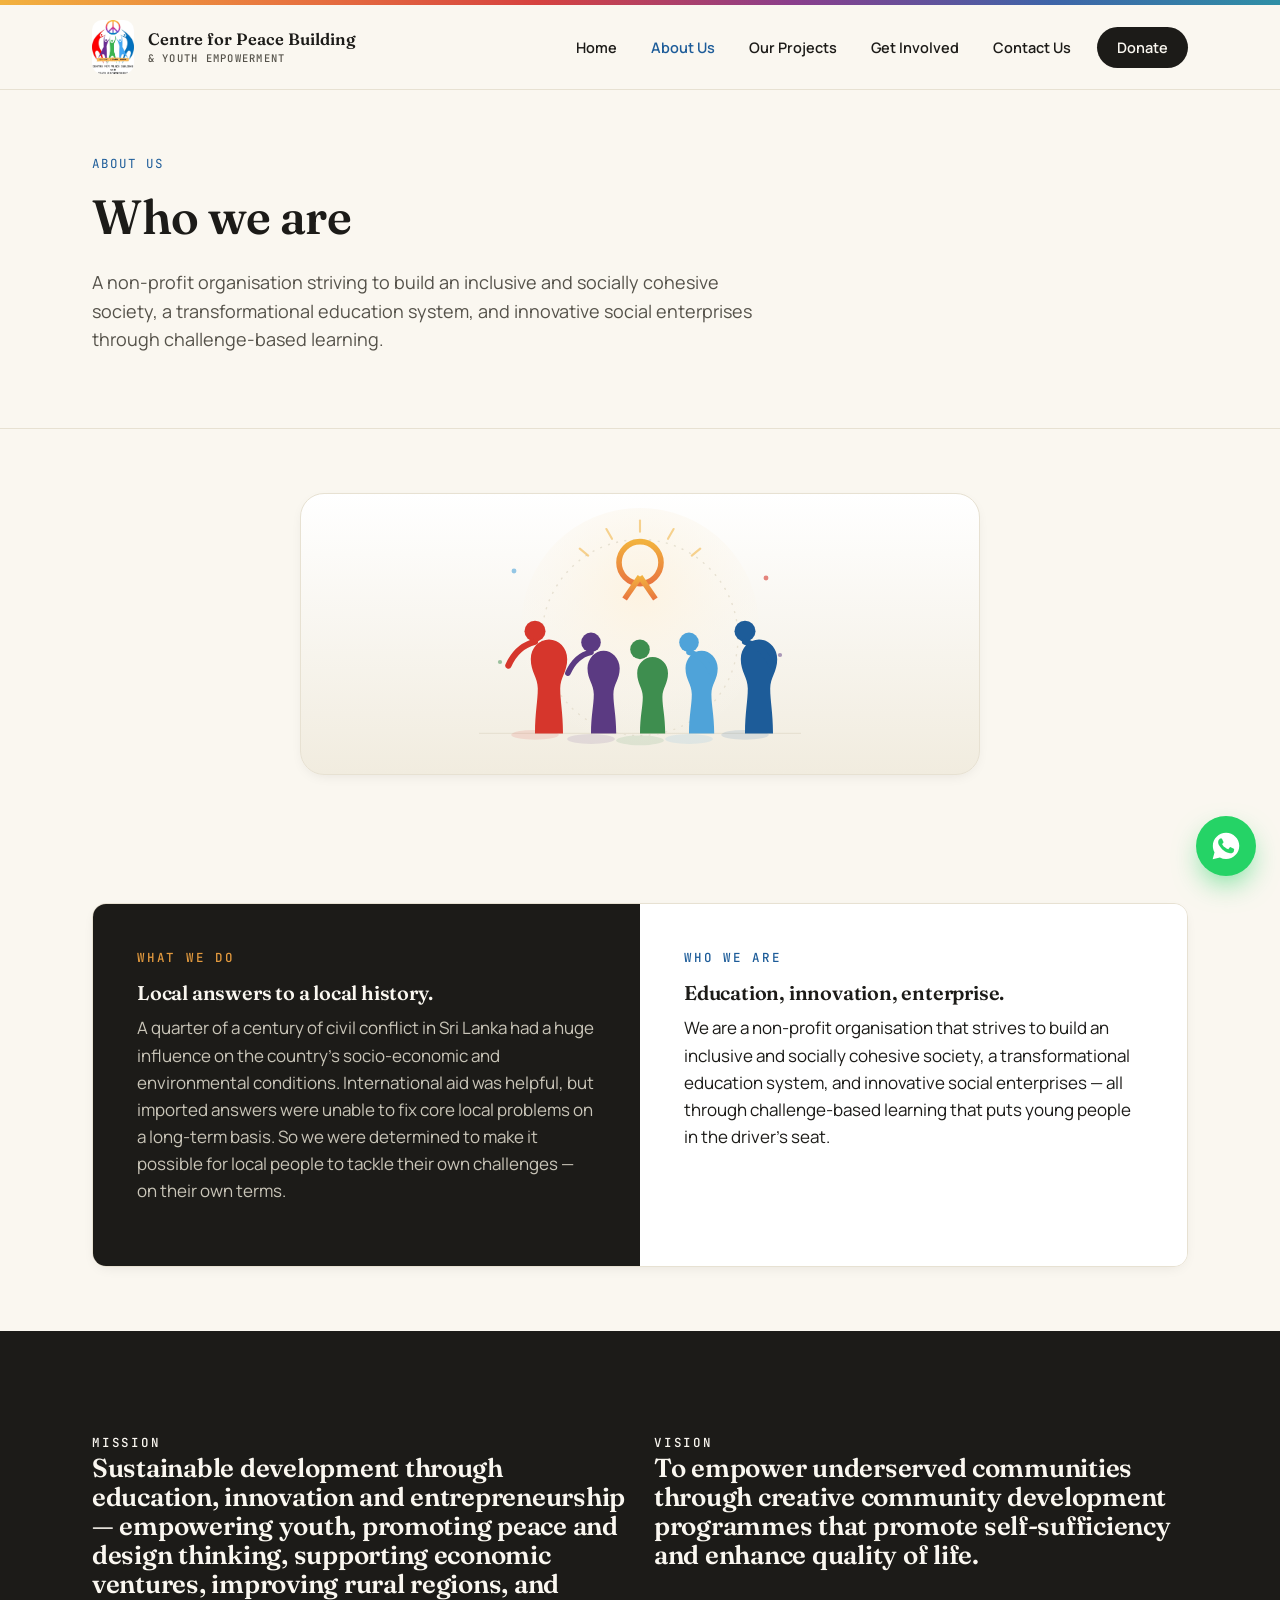
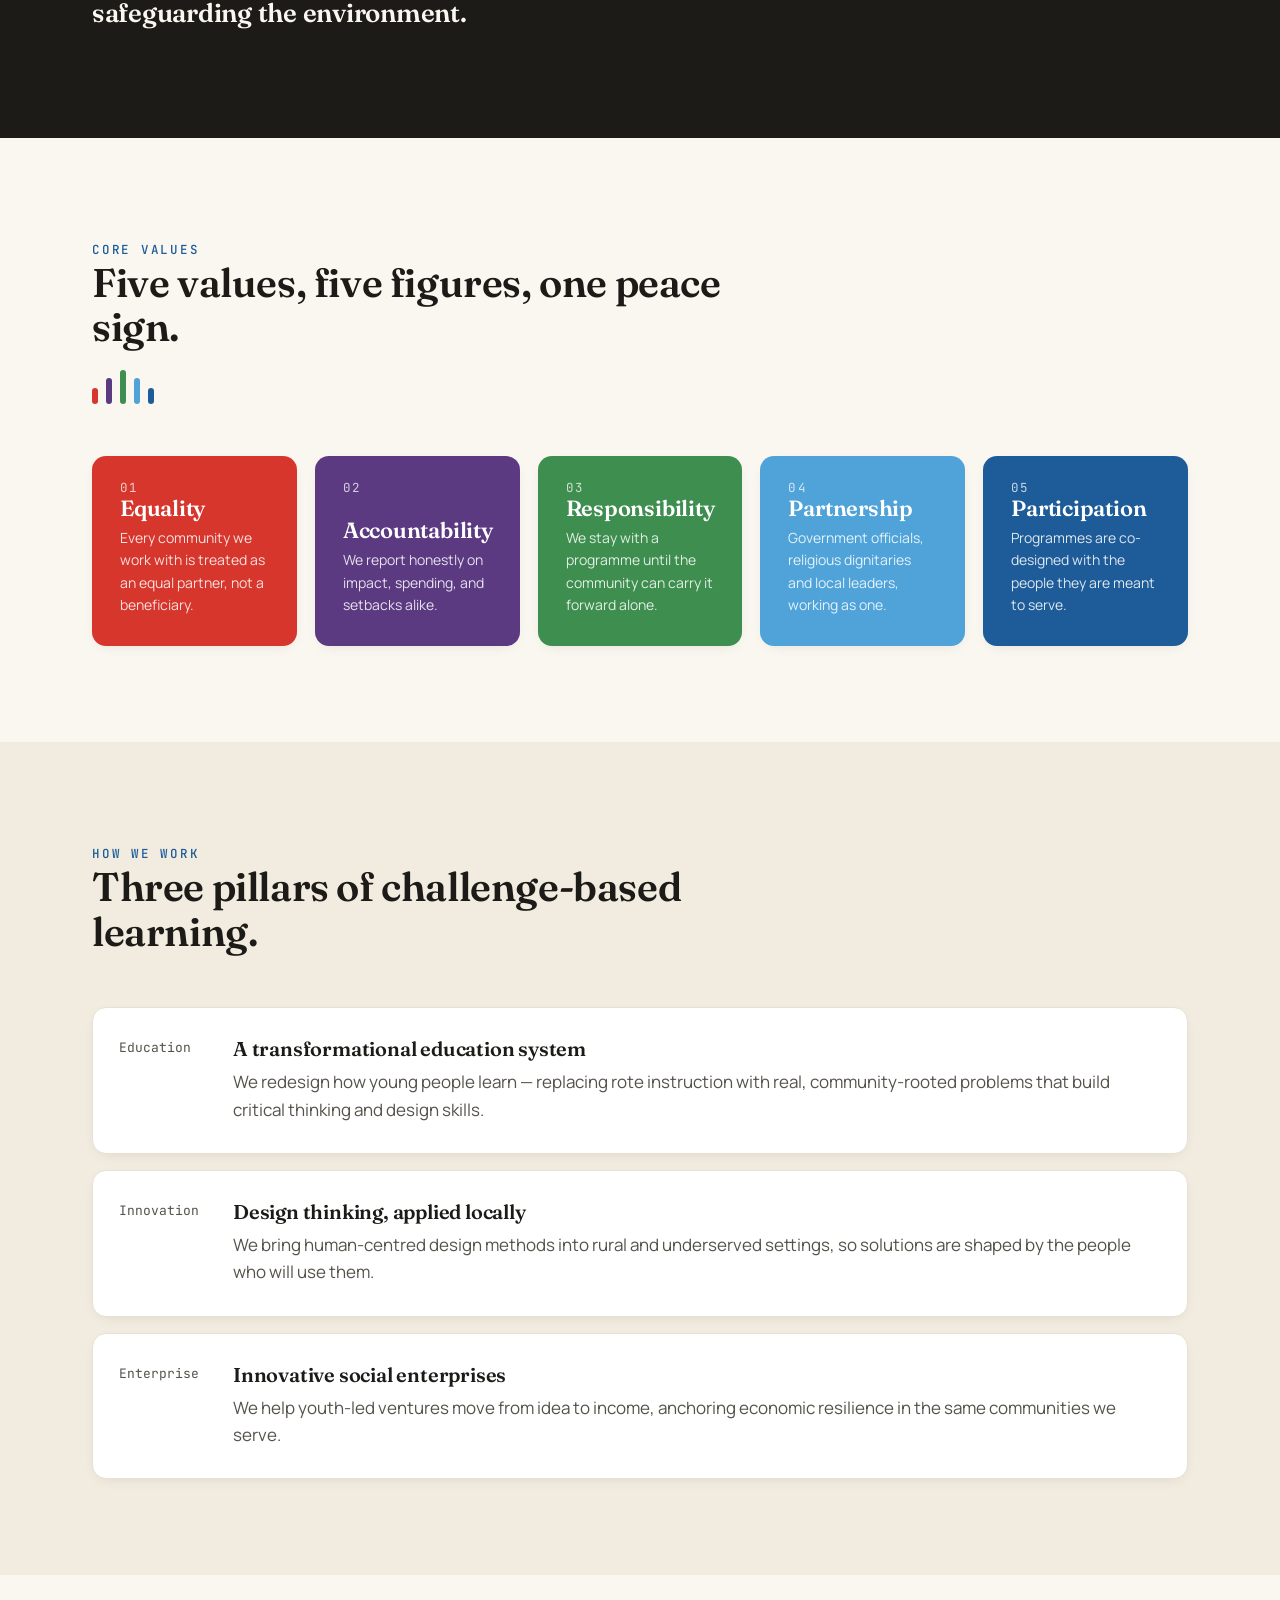
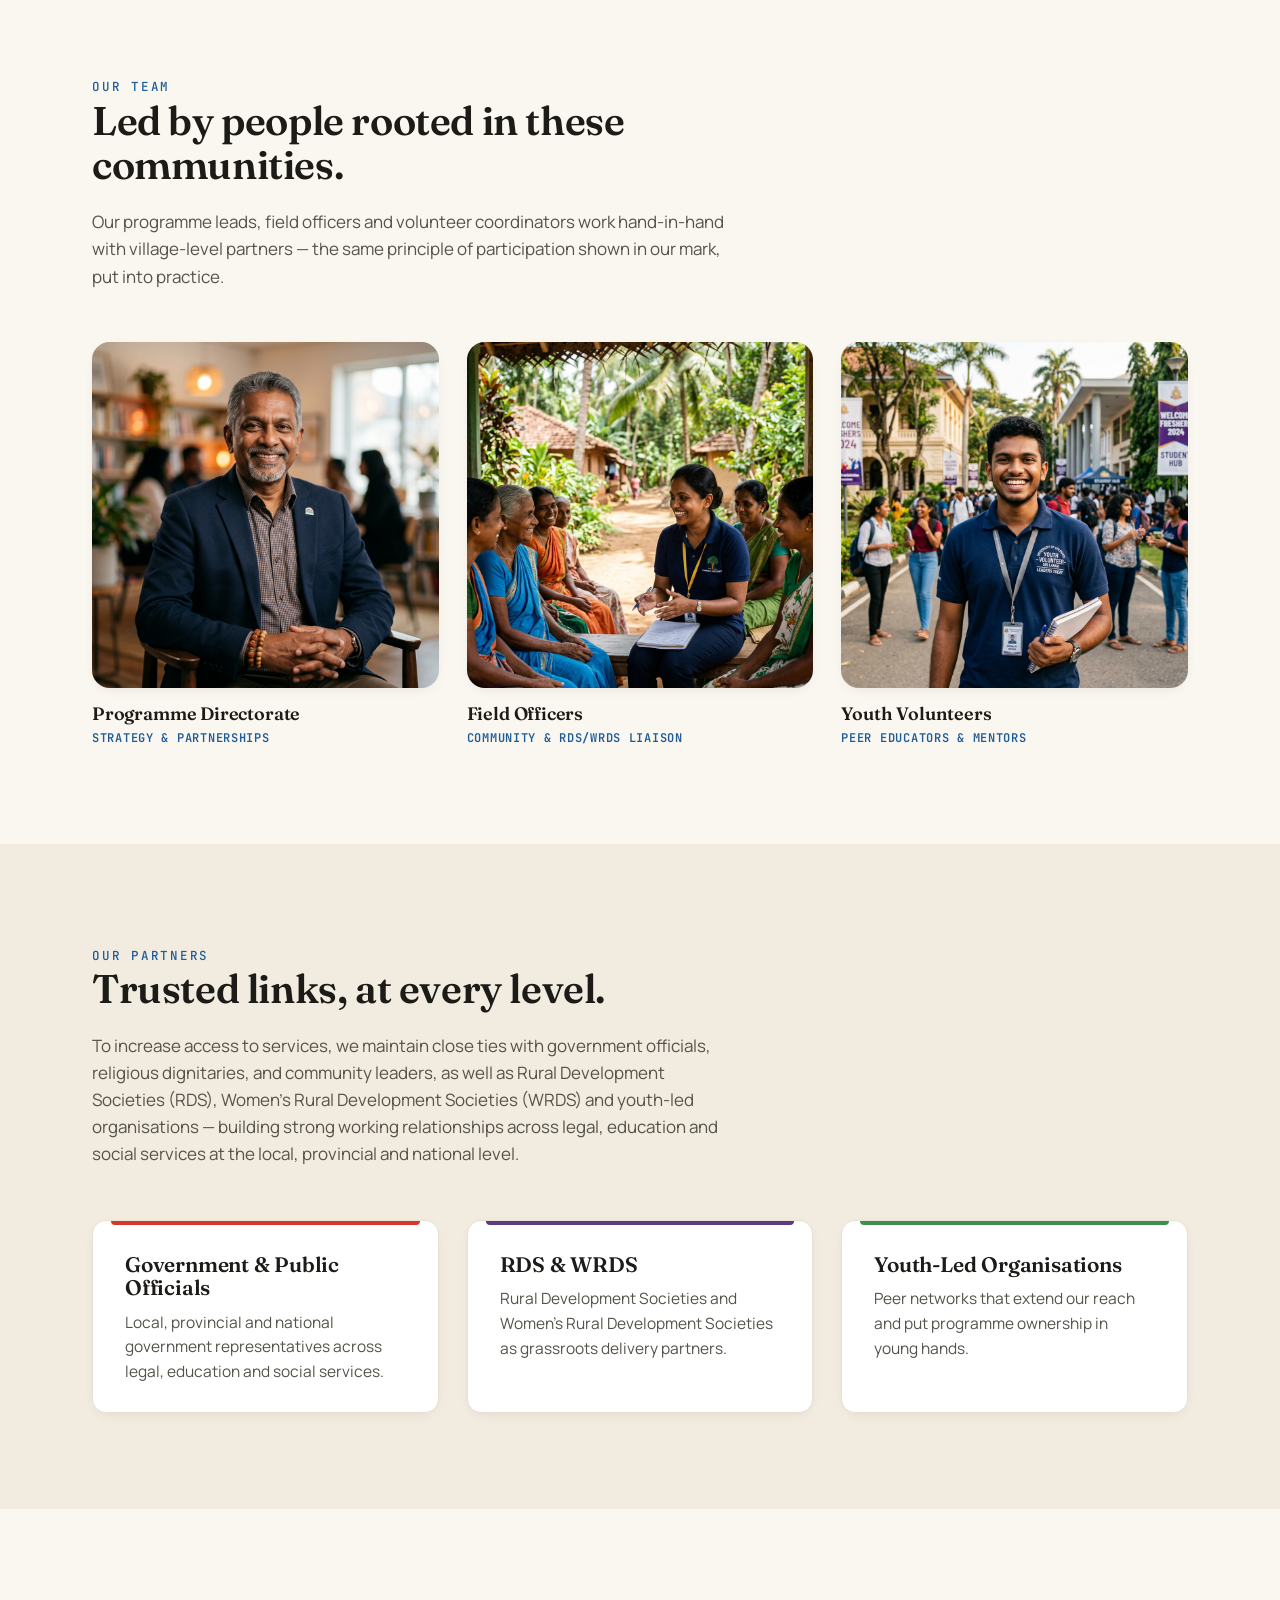
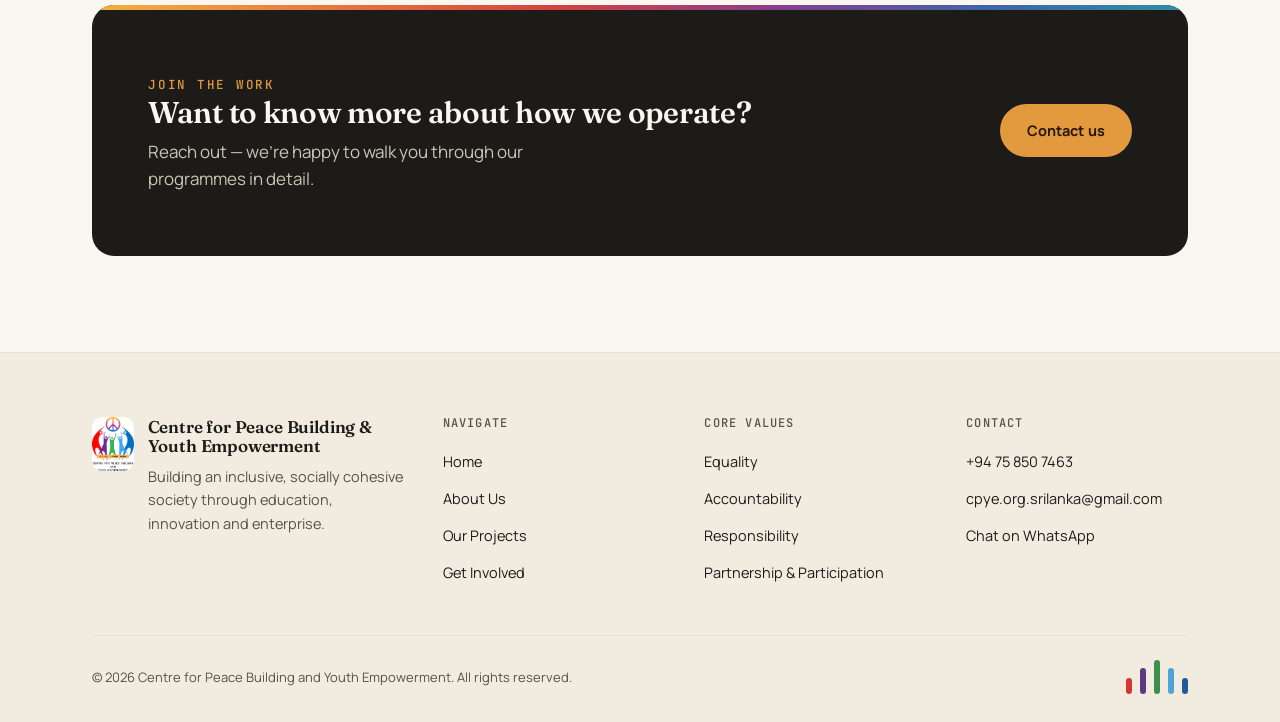
==== about.html @ db86fb02 "Initial commit - CPYE website" ====
<!DOCTYPE html>
<html lang="en">
<head>
<meta charset="UTF-8">
<meta name="viewport" content="width=device-width, initial-scale=1.0">
<title>About Us | Centre for Peace Building and Youth Empowerment</title>
<meta name="description" content="Who we are, our mission, vision, values and the partners that help us reach underserved communities across Sri Lanka.">
<link rel="icon" href="images/logo.jpeg">
<link rel="stylesheet" href="css/base.css">
<link rel="stylesheet" href="css/about.css">
</head>
<body>

<div class="ring-strip" id="top"></div>

<header class="site-header">
  <div class="wrap">
    <a href="index.html" class="brand">
      <img src="images/logo.jpeg" alt="Centre for Peace Building and Youth Empowerment logo">
      <span class="brand-name">Centre for Peace Building
        <span>&amp; Youth Empowerment</span>
      </span>
    </a>
    <nav class="main-nav" aria-label="Primary">
      <div class="nav-panel-head"><img src="images/logo.jpeg" alt="CPYE logo"><button class="nav-close" aria-label="Close menu" type="button"><svg viewBox="0 0 24 24" fill="none" stroke="currentColor" stroke-width="2"><path d="M6 6l12 12M18 6L6 18" stroke-linecap="round"/></svg></button></div>
      <ul>
        <li><a href="index.html">Home</a></li>
        <li><a href="about.html" class="active">About Us</a></li>
        <li><a href="projects.html">Our Projects</a></li>
        <li><a href="get-involved.html">Get Involved</a></li>
        <li><a href="contact.html">Contact Us</a></li>
        <li><a href="contact.html" class="nav-cta">Donate</a></li>
      </ul>
    </nav>
    <button class="nav-toggle" aria-label="Toggle menu" aria-expanded="false">
      <span></span><span></span><span></span>
    </button>
  </div>
</header>

<section class="page-hero">
  <div class="wrap">
    <span class="crumb">About Us</span>
    <h1>Who we are</h1>
    <p>A non-profit organisation striving to build an inclusive and socially cohesive society, a transformational education system, and innovative social enterprises through challenge-based learning.</p>
  </div>
</section>

<!-- ============ ILLUSTRATION ============ -->
<section class="section-tight">
  <div class="wrap">
    <div class="img-frame reveal" style="max-width:680px;margin:0 auto;">
      <svg viewBox="0 0 600 360" xmlns="http://www.w3.org/2000/svg" role="img" aria-label="Illustration of five people standing together in a circle around a peace symbol, with the sun rising behind them">
        <defs>
          <radialGradient id="skyGlow" cx="50%" cy="35%" r="65%">
            <stop offset="0%" stop-color="#FDF3E1"/>
            <stop offset="100%" stop-color="#FAF7F0" stop-opacity="0"/>
          </radialGradient>
          <linearGradient id="sunGlow" x1="0" y1="0" x2="0" y2="1">
            <stop offset="0%" stop-color="#F2B23E"/>
            <stop offset="100%" stop-color="#E8763F"/>
          </linearGradient>
        </defs>

        <circle cx="300" cy="170" r="170" fill="url(#skyGlow)"/>
        <circle cx="300" cy="185" r="140" fill="none" stroke="#E7E1D2" stroke-width="2" stroke-dasharray="3 9"/>

        <!-- rising sun rays -->
        <g stroke="#F2B23E" stroke-width="3" stroke-linecap="round" opacity="0.55">
          <line x1="300" y1="18" x2="300" y2="34"/>
          <line x1="252" y1="30" x2="260" y2="44"/>
          <line x1="348" y1="30" x2="340" y2="44"/>
          <line x1="214" y1="58" x2="226" y2="68"/>
          <line x1="386" y1="58" x2="374" y2="68"/>
        </g>

        <!-- ground -->
        <line x1="70" y1="322" x2="530" y2="322" stroke="#E7E1D2" stroke-width="2"/>
        <ellipse cx="150" cy="324" rx="34" ry="7" fill="#D6362C" opacity="0.12"/>
        <ellipse cx="230" cy="330" rx="34" ry="7" fill="#5B3A82" opacity="0.12"/>
        <ellipse cx="300" cy="332" rx="34" ry="7" fill="#3E8E4F" opacity="0.12"/>
        <ellipse cx="370" cy="330" rx="34" ry="7" fill="#4FA3D9" opacity="0.12"/>
        <ellipse cx="450" cy="324" rx="34" ry="7" fill="#1D5C99" opacity="0.12"/>

        <!-- peace symbol -->
        <g>
          <circle cx="300" cy="78" r="30" fill="none" stroke="url(#sunGlow)" stroke-width="8"/>
          <line x1="300" y1="78" x2="300" y2="138" stroke="url(#sunGlow)" stroke-width="8"/>
          <line x1="300" y1="98" x2="278" y2="130" stroke="url(#sunGlow)" stroke-width="8"/>
          <line x1="300" y1="98" x2="322" y2="130" stroke="url(#sunGlow)" stroke-width="8"/>
        </g>

        <!-- five figures, arms raised, arranged in an arc -->
        <g>
          <path d="M150 322c0-30 4-46 4-64 0-16-10-24-10-42 0-16 12-28 26-28s26 12 26 28c0 18-10 26-10 42 0 18 4 34 4 64z" fill="#D6362C"/>
          <circle cx="150" cy="176" r="15" fill="#D6362C"/>
          <path d="M150 191c-16 4-30 16-38 34" stroke="#D6362C" stroke-width="9" fill="none" stroke-linecap="round"/>
        </g>
        <g>
          <path d="M230 322c0-26 4-40 4-56 0-14-9-21-9-37 0-14 11-25 23-25s23 11 23 25c0 16-9 23-9 37 0 16 4 30 4 56z" fill="#5B3A82"/>
          <circle cx="230" cy="192" r="14" fill="#5B3A82"/>
          <path d="M230 206c-14 3-26 14-33 30" stroke="#5B3A82" stroke-width="8" fill="none" stroke-linecap="round"/>
        </g>
        <g>
          <path d="M300 322c0-24 4-38 4-52 0-13-8-19-8-34 0-13 10-23 22-23s22 10 22 23c0 15-8 21-8 34 0 14 4 28 4 52z" fill="#3E8E4F"/>
          <circle cx="300" cy="202" r="14" fill="#3E8E4F"/>
        </g>
        <g>
          <path d="M370 322c0-26 4-40 4-56 0-14-9-21-9-37 0-14 11-25 23-25s23 11 23 25c0 16-9 23-9 37 0 16 4 30 4 56z" fill="#4FA3D9"/>
          <circle cx="370" cy="192" r="14" fill="#4FA3D9"/>
          <path d="M370 206c14 3 26 14 33 30" stroke="#4FA3D9" stroke-width="8" fill="none" stroke-linecap="round"/>
        </g>
        <g>
          <path d="M450 322c0-30 4-46 4-64 0-16-10-24-10-42 0-16 12-28 26-28s26 12 26 28c0 18-10 26-10 42 0 18 4 34 4 64z" fill="#1D5C99"/>
          <circle cx="450" cy="176" r="15" fill="#1D5C99"/>
          <path d="M450 191c16 4 30 16 38 34" stroke="#1D5C99" stroke-width="9" fill="none" stroke-linecap="round"/>
        </g>

        <!-- decorative sparkles -->
        <circle cx="120" cy="90" r="3.5" fill="#4FA3D9" opacity="0.6"/>
        <circle cx="480" cy="100" r="3.5" fill="#D6362C" opacity="0.6"/>
        <circle cx="100" cy="220" r="3" fill="#3E8E4F" opacity="0.5"/>
        <circle cx="500" cy="210" r="3" fill="#5B3A82" opacity="0.5"/>
      </svg>
    </div>
  </div>
</section>

<!-- ============ WHO WE ARE / WHAT WE DO ============ -->
<section class="section-tight">
  <div class="wrap">
    <div class="mv-grid reveal">
      <div class="mv-panel">
        <span class="eyebrow">What we do</span>
        <h3>Local answers to a local history.</h3>
        <p style="color:#C9C5B8;">A quarter of a century of civil conflict in Sri Lanka had a huge influence on the country's socio-economic and environmental conditions. International aid was helpful, but imported answers were unable to fix core local problems on a long-term basis. So we were determined to make it possible for local people to tackle their own challenges — on their own terms.</p>
      </div>
      <div class="mv-panel">
        <span class="eyebrow">Who we are</span>
        <h3>Education, innovation, enterprise.</h3>
        <p>We are a non-profit organisation that strives to build an inclusive and socially cohesive society, a transformational education system, and innovative social enterprises — all through challenge-based learning that puts young people in the driver's seat.</p>
      </div>
    </div>
  </div>
</section>

<!-- ============ MISSION / VISION strip ============ -->
<section class="bg-ink">
  <div class="wrap">
    <div class="grid-2">
      <div class="reveal">
        <span class="eyebrow">Mission</span>
        <h2 style="font-size:26px;">Sustainable development through education, innovation and entrepreneurship — empowering youth, promoting peace and design thinking, supporting economic ventures, improving rural regions, and safeguarding the environment.</h2>
      </div>
      <div class="reveal">
        <span class="eyebrow">Vision</span>
        <h2 style="font-size:26px;">To empower underserved communities through creative community development programmes that promote self-sufficiency and enhance quality of life.</h2>
      </div>
    </div>
  </div>
</section>

<!-- ============ CORE VALUES ============ -->
<section>
  <div class="wrap">
    <div class="section-head">
      <span class="eyebrow">Core Values</span>
      <h2>Five values, five figures, one peace sign.</h2>
      <div class="figures-rule"><i></i><i></i><i></i><i></i><i></i></div>
    </div>
    <div class="values-grid">
      <div class="value-card value-red reveal">
        <span class="num">01</span>
        <h3>Equality</h3>
        <p>Every community we work with is treated as an equal partner, not a beneficiary.</p>
      </div>
      <div class="value-card value-purple reveal">
        <span class="num">02</span>
        <h3>Accountability</h3>
        <p>We report honestly on impact, spending, and setbacks alike.</p>
      </div>
      <div class="value-card value-green reveal">
        <span class="num">03</span>
        <h3>Responsibility</h3>
        <p>We stay with a programme until the community can carry it forward alone.</p>
      </div>
      <div class="value-card value-sky reveal">
        <span class="num">04</span>
        <h3>Partnership</h3>
        <p>Government officials, religious dignitaries and local leaders, working as one.</p>
      </div>
      <div class="value-card value-blue reveal">
        <span class="num">05</span>
        <h3>Participation</h3>
        <p>Programmes are co-designed with the people they are meant to serve.</p>
      </div>
    </div>
  </div>
</section>

<!-- ============ APPROACH / PILLARS ============ -->
<section class="bg-deep">
  <div class="wrap">
    <div class="section-head">
      <span class="eyebrow">How we work</span>
      <h2>Three pillars of challenge-based learning.</h2>
    </div>
    <div class="pillars reveal">
      <div class="pillar">
        <span class="tag">Education</span>
        <div>
          <h3>A transformational education system</h3>
          <p>We redesign how young people learn — replacing rote instruction with real, community-rooted problems that build critical thinking and design skills.</p>
        </div>
      </div>
      <div class="pillar">
        <span class="tag">Innovation</span>
        <div>
          <h3>Design thinking, applied locally</h3>
          <p>We bring human-centred design methods into rural and underserved settings, so solutions are shaped by the people who will use them.</p>
        </div>
      </div>
      <div class="pillar">
        <span class="tag">Enterprise</span>
        <div>
          <h3>Innovative social enterprises</h3>
          <p>We help youth-led ventures move from idea to income, anchoring economic resilience in the same communities we serve.</p>
        </div>
      </div>
    </div>
  </div>
</section>

<!-- ============ TEAM ============ -->
<section>
  <div class="wrap">
    <div class="section-head">
      <span class="eyebrow">Our Team</span>
      <h2>Led by people rooted in these communities.</h2>
      <p style="color:var(--ink-soft);">Our programme leads, field officers and volunteer coordinators work hand-in-hand with village-level partners — the same principle of participation shown in our mark, put into practice.</p>
    </div>
    <div class="grid-3">
      <div class="team-card reveal">
        <div class="team-avatar">
          <img src="images/team-director.jpg" alt="Programme Directorate - CPYE Strategy & Partnerships">
        </div>
        <h4>Programme Directorate</h4>
        <div class="role">Strategy &amp; partnerships</div>
      </div>
      <div class="team-card reveal">
        <div class="team-avatar">
          <img src="images/team-field-officer.jpg" alt="Field Officers - Community & RDS/WRDS Liaison">
        </div>
        <h4>Field Officers</h4>
        <div class="role">Community &amp; RDS/WRDS liaison</div>
      </div>
      <div class="team-card reveal">
        <div class="team-avatar">
          <img src="images/team-youth-volunteer.jpg" alt="Youth Volunteers - Peer Educators & Mentors">
        </div>
        <h4>Youth Volunteers</h4>
        <div class="role">Peer educators &amp; mentors</div>
      </div>
    </div>
  </div>
</section>

<!-- ============ PARTNERS ============ -->
<section class="bg-deep">
  <div class="wrap">
    <div class="section-head">
      <span class="eyebrow">Our Partners</span>
      <h2>Trusted links, at every level.</h2>
      <p style="color:var(--ink-soft);">To increase access to services, we maintain close ties with government officials, religious dignitaries, and community leaders, as well as Rural Development Societies (RDS), Women's Rural Development Societies (WRDS) and youth-led organisations — building strong working relationships across legal, education and social services at the local, provincial and national level.</p>
    </div>
    <div class="grid-3">
      <div class="card reveal">
        <h3>Government &amp; Public Officials</h3>
        <p>Local, provincial and national government representatives across legal, education and social services.</p>
      </div>
      <div class="card reveal">
        <h3>RDS &amp; WRDS</h3>
        <p>Rural Development Societies and Women's Rural Development Societies as grassroots delivery partners.</p>
      </div>
      <div class="card reveal">
        <h3>Youth-Led Organisations</h3>
        <p>Peer networks that extend our reach and put programme ownership in young hands.</p>
      </div>
    </div>
  </div>
</section>

<section>
  <div class="wrap">
    <div class="cta-banner reveal">
      <div>
        <span class="eyebrow" style="color:var(--clay);">Join the work</span>
        <h2>Want to know more about how we operate?</h2>
        <p>Reach out — we're happy to walk you through our programmes in detail.</p>
      </div>
      <div class="cta-actions">
        <a href="contact.html" class="btn btn-clay">Contact us</a>
      </div>
    </div>
  </div>
</section>

<footer class="site-footer">
  <div class="wrap">
    <div class="footer-grid">
      <div class="footer-brand">
        <img src="images/logo.jpeg" alt="CPYE logo">
        <div>
          <h4 style="margin:0 0 6px;">Centre for Peace Building &amp; Youth Empowerment</h4>
          <p>Building an inclusive, socially cohesive society through education, innovation and enterprise.</p>
        </div>
      </div>
      <div class="footer-col">
        <h4>Navigate</h4>
        <ul>
          <li><a href="index.html">Home</a></li>
          <li><a href="about.html">About Us</a></li>
          <li><a href="projects.html">Our Projects</a></li>
          <li><a href="get-involved.html">Get Involved</a></li>
        </ul>
      </div>
      <div class="footer-col">
        <h4>Core Values</h4>
        <ul>
          <li><a href="about.html">Equality</a></li>
          <li><a href="about.html">Accountability</a></li>
          <li><a href="about.html">Responsibility</a></li>
          <li><a href="about.html">Partnership &amp; Participation</a></li>
        </ul>
      </div>
      <div class="footer-col">
        <h4>Contact</h4>
        <ul>
          <li><a href="tel:+94758507463">+94 75 850 7463</a></li>
          <li><a href="mailto:cpye.org.srilanka@gmail.com">cpye.org.srilanka@gmail.com</a></li>
          <li><a href="https://wa.me/94758507463?text=Hi%21%20I%27m%20reaching%20out%20from%20the%20CPYE%20website.%20I%27d%20like%20to%20know%20more%20about%20your%20work." target="_blank" rel="noopener">Chat on WhatsApp</a></li>
        </ul>
      </div>
    </div>
    <div class="footer-bottom">
      <span>© <span id="year">2026</span> Centre for Peace Building and Youth Empowerment. All rights reserved.</span>
      <div class="figures-rule"><i></i><i></i><i></i><i></i><i></i></div>
    </div>
  </div>
</footer>

<a href="https://wa.me/94758507463?text=Hi%21%20I%27m%20reaching%20out%20from%20the%20CPYE%20website.%20I%27d%20like%20to%20know%20more%20about%20your%20work." target="_blank" rel="noopener" class="wa-float" aria-label="Chat with us on WhatsApp">
  <svg viewBox="0 0 24 24" fill="#fff"><path d="M12.04 2C6.58 2 2.13 6.45 2.13 11.91c0 1.75.46 3.39 1.27 4.82L2 22l5.42-1.36a9.86 9.86 0 004.62 1.17h.01c5.46 0 9.91-4.45 9.91-9.91C21.96 6.45 17.5 2 12.04 2zm5.8 14.06c-.24.68-1.4 1.31-1.94 1.36-.5.05-1.05.24-3.53-.74-2.98-1.18-4.9-4.2-5.05-4.4-.15-.2-1.2-1.6-1.2-3.05 0-1.45.76-2.16 1.03-2.46.27-.3.59-.37.79-.37h.57c.18 0 .42-.02.66.5.24.53.83 1.83.9 1.96.07.13.12.28.02.46-.1.18-.15.28-.3.44-.15.15-.31.34-.44.46-.15.14-.3.3-.13.6.17.3.76 1.25 1.63 2.02 1.12 1 2.06 1.31 2.36 1.46.3.15.48.13.65-.08.18-.2.75-.87.95-1.17.2-.3.4-.25.66-.15.27.1 1.72.81 2.02.96.3.15.5.22.57.35.08.13.08.73-.16 1.41z"/></svg>
</a>

<script src="js/script.js"></script>

<nav class="mobile-actions" aria-label="Quick navigation">
  <div class="wrap">
    <a href="index.html">
      <svg viewBox="0 0 24 24" fill="none" stroke="currentColor" stroke-width="2"><path d="M3 9l9-7 9 7v11a2 2 0 01-2 2H5a2 2 0 01-2-2z"/><polyline points="9 22 9 12 15 12 15 22"/></svg>
      <span>Home</span>
    </a>
    <a href="about.html" class="active">
      <svg viewBox="0 0 24 24" fill="none" stroke="currentColor" stroke-width="2"><circle cx="12" cy="12" r="10"/><line x1="12" y1="16" x2="12" y2="12"/><line x1="12" y1="8" x2="12.01" y2="8"/></svg>
      <span>About</span>
    </a>
    <a href="projects.html">
      <svg viewBox="0 0 24 24" fill="none" stroke="currentColor" stroke-width="2"><rect x="3" y="3" width="7" height="7"/><rect x="14" y="3" width="7" height="7"/><rect x="14" y="14" width="7" height="7"/><rect x="3" y="14" width="7" height="7"/></svg>
      <span>Projects</span>
    </a>
    <a href="get-involved.html">
      <svg viewBox="0 0 24 24" fill="none" stroke="currentColor" stroke-width="2"><path d="M17 21v-2a4 4 0 00-4-4H5a4 4 0 00-4 4v2"/><circle cx="9" cy="7" r="4"/><path d="M23 21v-2a4 4 0 00-3-3.87"/><path d="M16 3.13a4 4 0 010 7.75"/></svg>
      <span>Involved</span>
    </a>
    <a href="contact.html">
      <svg viewBox="0 0 24 24" fill="none" stroke="currentColor" stroke-width="2"><path d="M22 16.92v3a2 2 0 01-2.18 2 19.8 19.8 0 01-8.63-3.07 19.5 19.5 0 01-6-6 19.8 19.8 0 01-3.07-8.67A2 2 0 014.11 2h3a2 2 0 012 1.72c.13.96.36 1.9.7 2.8a2 2 0 01-.45 2.11L8.09 9.91a16 16 0 006 6l1.27-1.27a2 2 0 012.11-.45c.9.34 1.84.57 2.8.7A2 2 0 0122 16.92z"/></svg>
      <span>Contact</span>
    </a>
  </div>
</nav>

</body>
</html>
---- css/base.css ----
/* ============================================================
   CENTRE FOR PEACE BUILDING AND YOUTH EMPOWERMENT
   base.css — shared design tokens + components used on every page
   (header, nav, buttons, footer, cards, section scaffolding)
   ============================================================ */

@import url('https://fonts.googleapis.com/css2?family=Fraunces:opsz,wght@9..144,300;9..144,400;9..144,500;9..144,600;9..144,700&family=Manrope:wght@400;500;600;700;800&family=JetBrains+Mono:wght@400;500&display=swap');

:root{
  /* --- paper & ink --- */
  --paper: #FAF7F0;
  --paper-deep: #F1ECDF;
  --ink: #1C1B18;
  --ink-soft: #55524A;
  --line: #E7E1D2;

  /* --- the five values, lifted from the logo's five figures --- */
  --v-red:     #D6362C;   /* Equality */
  --v-purple:  #5B3A82;   /* Accountability */
  --v-green:   #3E8E4F;   /* Responsibility */
  --v-sky:     #4FA3D9;   /* Partnership */
  --v-blue:    #1D5C99;   /* Participation */

  /* --- signature accent, used sparingly for real emphasis --- */
  --clay: #E39A3E;

  /* --- gradient of the peace ring in the logo --- */
  --ring: linear-gradient(90deg, #F2B23E 0%, #E8763F 22%, #D6423F 42%, #8A3E8C 62%, #3E64A8 82%, #2E8FA6 100%);

  --radius: 14px;
  --shadow: 0 14px 34px -18px rgba(28,27,24,0.30);
  --shadow-sm: 0 4px 16px -8px rgba(28,27,24,0.16);

  --wrap: 1160px;
}

*,*::before,*::after{box-sizing:border-box;}
html{scroll-behavior:smooth;overflow-x:hidden;}
body{
  margin:0;
  background:var(--paper);
  color:var(--ink);
  font-family:'Manrope',sans-serif;
  font-size:17px;
  line-height:1.6;
  -webkit-font-smoothing:antialiased;
  overflow-x:hidden;
  width:100%;
}
img{max-width:100%;display:block;}
a{color:inherit;text-decoration:none;}
ul{margin:0;padding:0;list-style:none;}
h1,h2,h3,h4{
  font-family:'Fraunces',serif;
  font-weight:600;
  line-height:1.12;
  margin:0 0 0.5em;
  color:var(--ink);
  letter-spacing:-0.01em;
}
p{margin:0 0 1em;}
.eyebrow{
  font-family:'JetBrains Mono',monospace;
  font-size:12.5px;
  letter-spacing:0.14em;
  text-transform:uppercase;
  color:var(--v-blue);
  font-weight:500;
}
.wrap{max-width:var(--wrap);margin:0 auto;padding:0 32px;}

::selection{background:var(--clay);color:#fff;}
:focus-visible{outline:3px solid var(--v-blue);outline-offset:3px;border-radius:4px;}

@media (prefers-reduced-motion: reduce){
  *{animation-duration:0.001ms !important;animation-iteration-count:1 !important;transition-duration:0.001ms !important;scroll-behavior:auto !important;}
}

/* reveal on scroll */
.reveal{opacity:0;transform:translateY(16px);transition:opacity .6s ease, transform .6s ease;}
.reveal.is-visible{opacity:1;transform:translateY(0);}

/* ---------------- header / nav ---------------- */
.ring-strip{height:5px;background:var(--ring);}

.site-header{
  position:sticky;top:0;z-index:50;
  background:var(--paper);
  border-bottom:1px solid var(--line);
}
.site-header .wrap{
  display:flex;align-items:center;justify-content:space-between;
  height:84px;
}
.brand{display:flex;align-items:center;gap:14px;}
.brand img{height:54px;width:auto;border-radius:10px;}
.brand-name{
  font-family:'Fraunces',serif;
  font-weight:600;
  font-size:16.5px;
  line-height:1.18;
  max-width:230px;
  color:var(--ink);
}
.brand-name span{
  display:block;
  font-family:'JetBrains Mono',monospace;
  font-size:10.5px;
  letter-spacing:0.12em;
  color:var(--ink-soft);
  text-transform:uppercase;
  margin-top:3px;
  font-weight:500;
}

.main-nav ul{display:flex;gap:2px;align-items:center;}
.main-nav a{
  padding:10px 16px;
  font-weight:600;
  font-size:14.5px;
  border-radius:8px;
  transition:background .18s ease,color .18s ease;
}
.main-nav a:hover{background:var(--paper-deep);}
.main-nav a.active{color:var(--v-blue);}
.nav-cta{
  margin-left:8px;
  background:var(--ink);
  color:var(--paper) !important;
  padding:11px 20px !important;
  border-radius:30px !important;
}
.nav-cta:hover{background:var(--v-blue) !important;}

.nav-toggle{
  display:none;background:none;border:0;cursor:pointer;padding:8px;
  width:42px;height:42px;position:relative;z-index:80;
}
.nav-toggle span{
  display:block;width:22px;height:2px;background:var(--ink);margin:5px auto;
  transition:transform .25s ease, opacity .2s ease;
}
.nav-toggle[aria-expanded="true"] span:nth-child(1){transform:translateY(7px) rotate(45deg);}
.nav-toggle[aria-expanded="true"] span:nth-child(2){opacity:0;}
.nav-toggle[aria-expanded="true"] span:nth-child(3){transform:translateY(-7px) rotate(-45deg);}

.site-header-actions{
  display:flex;
  align-items:center;
  gap:12px;
}

/* Language Selector Dropdown */
.lang-switcher{
  position:relative;
  display:inline-flex;
  align-items:center;
  z-index:65;
}
.lang-dropdown-toggle{
  display:inline-flex;
  align-items:center;
  gap:7px;
  background:#fff;
  border:1px solid var(--line);
  padding:7px 14px;
  border-radius:24px;
  cursor:pointer;
  font-family:'Manrope',sans-serif;
  font-size:13.5px;
  font-weight:700;
  color:var(--ink);
  box-shadow:0 2px 8px -4px rgba(28,27,24,0.12);
  transition:all .2s ease;
}
.lang-dropdown-toggle:hover{
  background:var(--paper-deep);
  border-color:var(--ink-soft);
}
.lang-dropdown-toggle svg{
  width:16px;
  height:16px;
  color:var(--v-blue);
  flex-shrink:0;
}
.lang-dropdown{
  position:absolute;
  top:calc(100% + 8px);
  right:0;
  background:#ffffff;
  border:1px solid var(--line);
  border-radius:14px;
  box-shadow:0 12px 32px -8px rgba(28,27,24,0.2);
  padding:6px;
  min-width:130px;
  display:none;
  flex-direction:column;
  gap:3px;
  z-index:90;
}
.lang-dropdown.active{
  display:flex;
  animation:fadeInDown .2s ease;
}
@keyframes fadeInDown{
  from{opacity:0;transform:translateY(-6px);}
  to{opacity:1;transform:translateY(0);}
}
.lang-option{
  display:flex;
  align-items:center;
  justify-content:space-between;
  padding:8px 12px;
  font-size:13.5px;
  font-weight:600;
  color:var(--ink);
  border-radius:8px;
  cursor:pointer;
  transition:background .15s ease, color .15s ease;
  text-decoration:none;
}
.lang-option:hover{
  background:var(--paper-deep);
  color:var(--v-blue);
}
.lang-option.active{
  background:rgba(29, 92, 153, 0.1);
  color:var(--v-blue);
  font-weight:700;
}

.nav-close{display:none;}
.nav-panel-head{display:none;}

/* ---------------- buttons ---------------- */
.btn{
  display:inline-flex;align-items:center;gap:9px;
  padding:14px 26px;
  border-radius:30px;
  font-weight:700;
  font-size:14.5px;
  letter-spacing:0.01em;
  border:1.5px solid transparent;
  cursor:pointer;
  transition:transform .18s ease, box-shadow .18s ease, background .18s ease, color .18s ease;
}
.btn-primary{background:var(--ink);color:var(--paper);}
.btn-primary:hover{transform:translateY(-2px);box-shadow:var(--shadow);background:var(--v-blue);}
.btn-outline{border-color:var(--ink);color:var(--ink);}
.btn-outline:hover{background:var(--ink);color:var(--paper);transform:translateY(-2px);}
.btn-clay{background:var(--clay);color:#241505;}
.btn-clay:hover{transform:translateY(-2px);box-shadow:var(--shadow);}
.btn-wa{background:#25D366;color:#0b2b16;}
.btn-wa:hover{transform:translateY(-2px);box-shadow:0 10px 30px -14px rgba(37,211,102,0.55);}

/* ---------------- section scaffolding ---------------- */
section{padding:96px 0;}
.section-tight{padding:64px 0;}
.section-head{max-width:640px;margin-bottom:52px;}
.section-head h2{font-size:clamp(28px,3.4vw,40px);}
.bg-deep{background:var(--paper-deep);}
.bg-ink{background:var(--ink);color:var(--paper);}
.bg-ink h2,.bg-ink h3,.bg-ink .eyebrow{color:var(--paper);}
.bg-ink .ink-soft{color:#C9C5B8;}

.figures-rule{display:flex;gap:8px;align-items:flex-end;height:34px;margin:6px 0 18px;}
.figures-rule i{display:block;width:6px;border-radius:3px;}
.figures-rule i:nth-child(1){height:16px;background:var(--v-red);}
.figures-rule i:nth-child(2){height:26px;background:var(--v-purple);}
.figures-rule i:nth-child(3){height:34px;background:var(--v-green);}
.figures-rule i:nth-child(4){height:26px;background:var(--v-sky);}
.figures-rule i:nth-child(5){height:16px;background:var(--v-blue);}

/* page hero (interior pages) */
.page-hero{padding:64px 0 56px;border-bottom:1px solid var(--line);}
.page-hero h1{font-size:clamp(32px,4vw,48px);}
.page-hero p{color:var(--ink-soft);font-size:18px;max-width:60ch;margin-top:14px;}
.crumb{
  font-family:'JetBrains Mono',monospace;
  font-size:12.5px;letter-spacing:0.08em;text-transform:uppercase;
  color:var(--v-blue);margin-bottom:16px;display:block;
}

/* ---------------- friendly cards ---------------- *
   soft neutral border + shadow-on-hover + a thin
   five-colour "ribbon" on top, echoing the five
   figures in the logo instead of a boxed-in border. */
.card,.project-card,.way-card,.contact-card,.stat,.pillar{
  background:#fff;
  border:1px solid var(--line);
  border-radius:var(--radius);
  box-shadow:var(--shadow-sm);
  position:relative;
  transition:transform .2s ease, box-shadow .2s ease;
}
.card::before,.project-card::before,.way-card::before,.stat::before{
  content:"";position:absolute;top:0;left:18px;right:18px;height:4px;
  border-radius:0 0 4px 4px;
  background:var(--clay);
}
.grid-3 > *:nth-child(5n+1)::before,.grid-2 > *:nth-child(5n+1)::before,.values-row > *:nth-child(5n+1)::before{background:var(--v-red);}
.grid-3 > *:nth-child(5n+2)::before,.grid-2 > *:nth-child(5n+2)::before{background:var(--v-purple);}
.grid-3 > *:nth-child(5n+3)::before,.grid-2 > *:nth-child(5n+3)::before{background:var(--v-green);}
.grid-3 > *:nth-child(5n+4)::before,.grid-2 > *:nth-child(5n+4)::before{background:var(--v-sky);}
.grid-3 > *:nth-child(5n)::before,.grid-2 > *:nth-child(5n)::before{background:var(--v-blue);}
.card:hover,.project-card:hover,.way-card:hover{transform:translateY(-4px);box-shadow:var(--shadow);}

.card{padding:32px 32px 28px;height:100%;}
.card h3{font-size:21px;margin-bottom:10px;}
.card p{color:var(--ink-soft);margin-bottom:0;font-size:15.5px;}

.grid-3{display:grid;grid-template-columns:repeat(3,1fr);gap:28px;}
.grid-2{display:grid;grid-template-columns:repeat(2,1fr);gap:28px;}

/* value cards — solid colour, no border needed, the colour IS the identity */
.value-card{
  border-radius:var(--radius);
  padding:30px 28px;
  color:#fff;
  position:relative;
  overflow:hidden;
  min-height:190px;
  display:flex;flex-direction:column;justify-content:flex-end;
  box-shadow:var(--shadow-sm);
  transition:transform .2s ease, box-shadow .2s ease;
}
.value-card:hover{transform:translateY(-4px);box-shadow:var(--shadow);}
.value-card .num{
  font-family:'JetBrains Mono',monospace;font-size:12.5px;letter-spacing:0.1em;
  opacity:0.75;position:absolute;top:22px;left:28px;
}
.value-card h3{color:#fff;font-size:22px;margin-bottom:6px;}
.value-card p{color:rgba(255,255,255,0.85);font-size:14px;margin-bottom:0;}
.value-red{background:var(--v-red);}
.value-purple{background:var(--v-purple);}
.value-green{background:var(--v-green);}
.value-sky{background:var(--v-sky);}
.value-blue{background:var(--v-blue);}
.values-grid{display:grid;grid-template-columns:repeat(5,1fr);gap:18px;}
/* project cards (used on Home preview + Our Projects page) */
.project-card{overflow:hidden;padding:0;}
.project-card::before{display:none;}
.project-media{
  height:200px;display:flex;align-items:center;justify-content:center;position:relative;
  border-radius:var(--radius) var(--radius) 0 0;overflow:hidden;background:#e5e0d3;
}
.project-media img{
  width:100%;height:100%;object-fit:cover;display:block;border-radius:inherit;
  transition:transform .4s cubic-bezier(0.16, 1, 0.3, 1);
}
.project-card:hover .project-media img{
  transform:scale(1.08);
}
.project-body{padding:26px;}
.project-tag{
  font-family:'JetBrains Mono',monospace;font-size:11.5px;letter-spacing:0.08em;text-transform:uppercase;
  color:#fff;padding:5px 10px;border-radius:5px;display:inline-block;margin-bottom:12px;
}
.project-card h3{font-size:20px;margin-bottom:8px;}
.project-card p{color:var(--ink-soft);font-size:14.5px;}
.status{display:inline-flex;align-items:center;gap:6px;font-family:'JetBrains Mono',monospace;font-size:12px;color:var(--v-green);margin-top:14px;}
.status .dot{width:7px;height:7px;border-radius:50%;background:var(--v-green);display:inline-block;}

/* framed illustration / hero image */
.img-frame{
  border-radius:24px;
  background:linear-gradient(180deg,#fff, var(--paper-deep));
  border:1px solid var(--line);
  box-shadow:var(--shadow-sm);
  padding:14px;
  display:flex;align-items:center;justify-content:center;
  width:100%;box-sizing:border-box;overflow:hidden;
}
.img-frame img{width:100%;height:auto;border-radius:16px;object-fit:cover;}
.img-frame svg{width:100%;height:auto;max-width:420px;}

/* CTA banner */
.cta-banner{
  border-radius:22px;
  background:var(--ink);
  color:var(--paper);
  padding:64px 56px;
  display:flex;align-items:center;justify-content:space-between;gap:40px;
  position:relative;overflow:hidden;
}
.cta-banner::before{
  content:"";position:absolute;left:0;right:0;top:0;height:5px;background:var(--ring);
}
.cta-banner h2{color:var(--paper);margin-bottom:8px;font-size:30px;}
.cta-banner p{color:#C9C5B8;margin:0;max-width:44ch;}
.cta-actions{display:flex;gap:14px;flex-shrink:0;}

/* ---------------- footer (desktop) ---------------- */
.site-footer{
  background:var(--paper-deep);
  border-top:1px solid var(--line);
  padding:64px 0 28px;
}
.footer-grid{display:grid;grid-template-columns:1.4fr 1fr 1fr 1fr;gap:40px;padding-bottom:40px;}
.footer-brand{display:flex;gap:14px;align-items:flex-start;}
.footer-brand img{height:54px;width:auto;border-radius:10px;}
.footer-brand p{color:var(--ink-soft);font-size:14.5px;max-width:34ch;margin-top:10px;}
.footer-col h4{
  font-family:'JetBrains Mono',monospace;font-size:12px;letter-spacing:0.1em;text-transform:uppercase;
  color:var(--ink-soft);font-weight:500;margin-bottom:16px;
}
.footer-col ul li{margin-bottom:10px;}
.footer-col a{font-size:14.5px;color:var(--ink);}
.footer-col a:hover{color:var(--v-blue);}
.footer-bottom{
  border-top:1px solid var(--line);padding-top:24px;
  display:flex;justify-content:space-between;align-items:center;
  font-size:13px;color:var(--ink-soft);flex-wrap:wrap;gap:12px;
}
.footer-bottom .figures-rule{margin:0;}

/* floating WhatsApp button (Corner float on all devices) */
.wa-float{
  position:fixed;right:24px;bottom:24px;z-index:60;
  width:60px;height:60px;border-radius:50%;
  background:#25D366;
  color:#fff;
  display:flex;align-items:center;justify-content:center;
  box-shadow:0 12px 28px -6px rgba(37,211,102,0.65);
  transition:transform .22s cubic-bezier(0.16, 1, 0.3, 1), box-shadow .22s ease;
  text-decoration:none;
}
.wa-float:hover{
  transform:scale(1.12) translateY(-2px);
  box-shadow:0 16px 32px -4px rgba(37,211,102,0.85);
}
.wa-float svg{width:32px;height:32px;fill:#fff;}

/* ---------------- mobile sticky navigation bar (5 main tabs) ---------------- */
.mobile-actions{
  display:none;
  position:fixed;left:0;right:0;bottom:0;z-index:55;
  background:rgba(250, 247, 240, 0.98);
  backdrop-filter:blur(14px);
  -webkit-backdrop-filter:blur(14px);
  border-top:1px solid var(--line);
  box-shadow:0 -6px 20px -8px rgba(28,27,24,0.16);
  padding:6px 6px calc(6px + env(safe-area-inset-bottom));
}
.mobile-actions .wrap{
  padding:0;display:flex;justify-content:space-around;gap:2px;max-width:none;
}
.mobile-actions a{
  flex:1;display:flex;flex-direction:column;align-items:center;gap:3px;
  padding:6px 2px;border-radius:10px;
  font-family:'Manrope',sans-serif;font-size:11px;font-weight:600;
  color:var(--ink-soft);text-decoration:none;
  transition:all .18s ease;
}
.mobile-actions a svg{width:20px;height:20px;}
.mobile-actions a:hover{color:var(--ink);background:var(--paper-deep);}
.mobile-actions a.active{
  color:var(--v-blue);
  background:rgba(29, 92, 153, 0.1);
  font-weight:700;
}

/* Hide floating WA & bottom bar when full-screen mobile menu is open */
body.nav-open .mobile-actions,
body.nav-open .wa-float{
  display:none !important;
}

/* ================= RESPONSIVE (shared) ================= */
@media (max-width:1080px){
  .wrap{padding:0 26px;}
}

@media (max-width:960px){
  .grid-3,.grid-2{grid-template-columns:1fr;}
  .footer-grid{grid-template-columns:1fr 1fr;gap:32px 24px;}
  .cta-banner{flex-direction:column;align-items:flex-start;padding:44px 36px;}
  .cta-actions{width:100%;}
  section{padding:76px 0;}
}

@media (max-width:720px){
  .wrap{padding:0 20px;}
  .site-header .wrap{height:70px;}

  .brand{gap:10px;}
  .brand img{height:42px;}
  .brand-name{max-width:150px;font-size:13.5px;}
  .brand-name span{font-size:9.5px;}

  .nav-toggle{display:block;}
  .main-nav{
    position:fixed;inset:0;background:var(--paper);
    transform:translateX(100%);transition:transform .28s ease;
    z-index:75;overflow-y:auto;
    padding:20px;
    display:flex;flex-direction:column;
  }
  .main-nav.open{transform:translateX(0);}
  .nav-panel-head{
    display:flex;align-items:center;justify-content:space-between;
    padding-bottom:18px;margin-bottom:8px;border-bottom:1px solid var(--line);
  }
  .nav-panel-head img{height:38px;border-radius:8px;}
  .nav-close{
    display:flex;align-items:center;justify-content:center;
    width:40px;height:40px;border-radius:50%;
    background:var(--paper-deep);border:0;cursor:pointer;
  }
  .nav-close svg{width:18px;height:18px;}
  .main-nav ul{flex-direction:column;align-items:stretch;gap:4px;}
  .main-nav a{padding:16px;font-size:17px;}
  .main-nav .nav-cta{text-align:center;justify-content:center;margin-left:0;margin-top:8px;}

  .mobile-actions{display:block;}
  .wa-float{
    display:flex !important;
    right:16px;
    bottom:74px; /* Floats directly in the corner above the 5 sticky tabs */
    width:52px;
    height:52px;
  }
  .wa-float svg{width:28px;height:28px;}
  body{padding-bottom:72px;}

  section{padding:56px 0;}
  .section-tight{padding:44px 0;}
  .section-head{margin-bottom:32px;}
  .cta-banner{padding:32px 24px;border-radius:16px;}
  .cta-banner h2{font-size:24px;}
  .cta-actions{flex-direction:column;}
  .cta-actions .btn{width:100%;justify-content:center;}
  .img-frame{padding:12px;border-radius:18px;}
  .page-hero{padding:44px 0 36px;}
  .values-grid{grid-template-columns:repeat(2,minmax(0,1fr));}
}

@media (max-width:400px){
  .wrap{padding:0 16px;}
  .btn{padding:12px 20px;font-size:13.5px;}
  .brand-name{display:none;}
  .values-grid{grid-template-columns:1fr;}
}
---- css/about.css ----
/* ============================================================
   about.html — about page only
   (mission/vision split, pillars, team avatars)
   ============================================================ */

.mv-grid{display:grid;grid-template-columns:1fr 1fr;gap:0;border:1px solid var(--line);border-radius:var(--radius);overflow:hidden;box-shadow:var(--shadow-sm);}
.mv-panel{padding:44px;}
.mv-panel:first-child{background:var(--ink);color:var(--paper);}
.mv-panel:first-child h3{color:var(--paper);}
.mv-panel:last-child{background:#fff;}
.mv-panel .eyebrow{margin-bottom:14px;display:block;}
.mv-panel:first-child .eyebrow{color:var(--clay);}

.pillars{display:flex;flex-direction:column;gap:16px;}
.pillar{display:grid;grid-template-columns:90px 1fr;gap:24px;padding:30px 26px;}
.pillar .tag{font-family:'JetBrains Mono',monospace;font-size:13px;color:var(--ink-soft);}
.pillar h3{font-size:20px;margin-bottom:8px;}
.pillar p{color:var(--ink-soft);margin:0;}

.team-card{text-align:left;position:relative;}
.team-avatar{
  width:100%;aspect-ratio:1/1;border-radius:18px;overflow:hidden;
  display:flex;align-items:center;justify-content:center;
  font-family:'Fraunces',serif;font-size:34px;font-weight:600;color:#fff;
  margin-bottom:16px;box-shadow:var(--shadow-sm);background:#e0dcce;
}
.team-avatar img{
  width:100%;height:100%;object-fit:cover;display:block;
  transition:transform .4s cubic-bezier(0.16, 1, 0.3, 1);
}
.team-card:hover .team-avatar img{
  transform:scale(1.08);
}
.team-card h4{font-size:18px;margin-bottom:4px;}
.team-card .role{
  font-family:'JetBrains Mono',monospace;font-size:12px;
  color:var(--v-blue);text-transform:uppercase;letter-spacing:0.06em;font-weight:600;
}

@media (max-width:960px){
  .mv-grid{grid-template-columns:1fr;}
}
@media (max-width:720px){
  .mv-panel{padding:30px 24px;}
  .pillar{grid-template-columns:60px 1fr;gap:14px;padding:24px 20px;}
  .team-avatar{font-size:26px;}
}
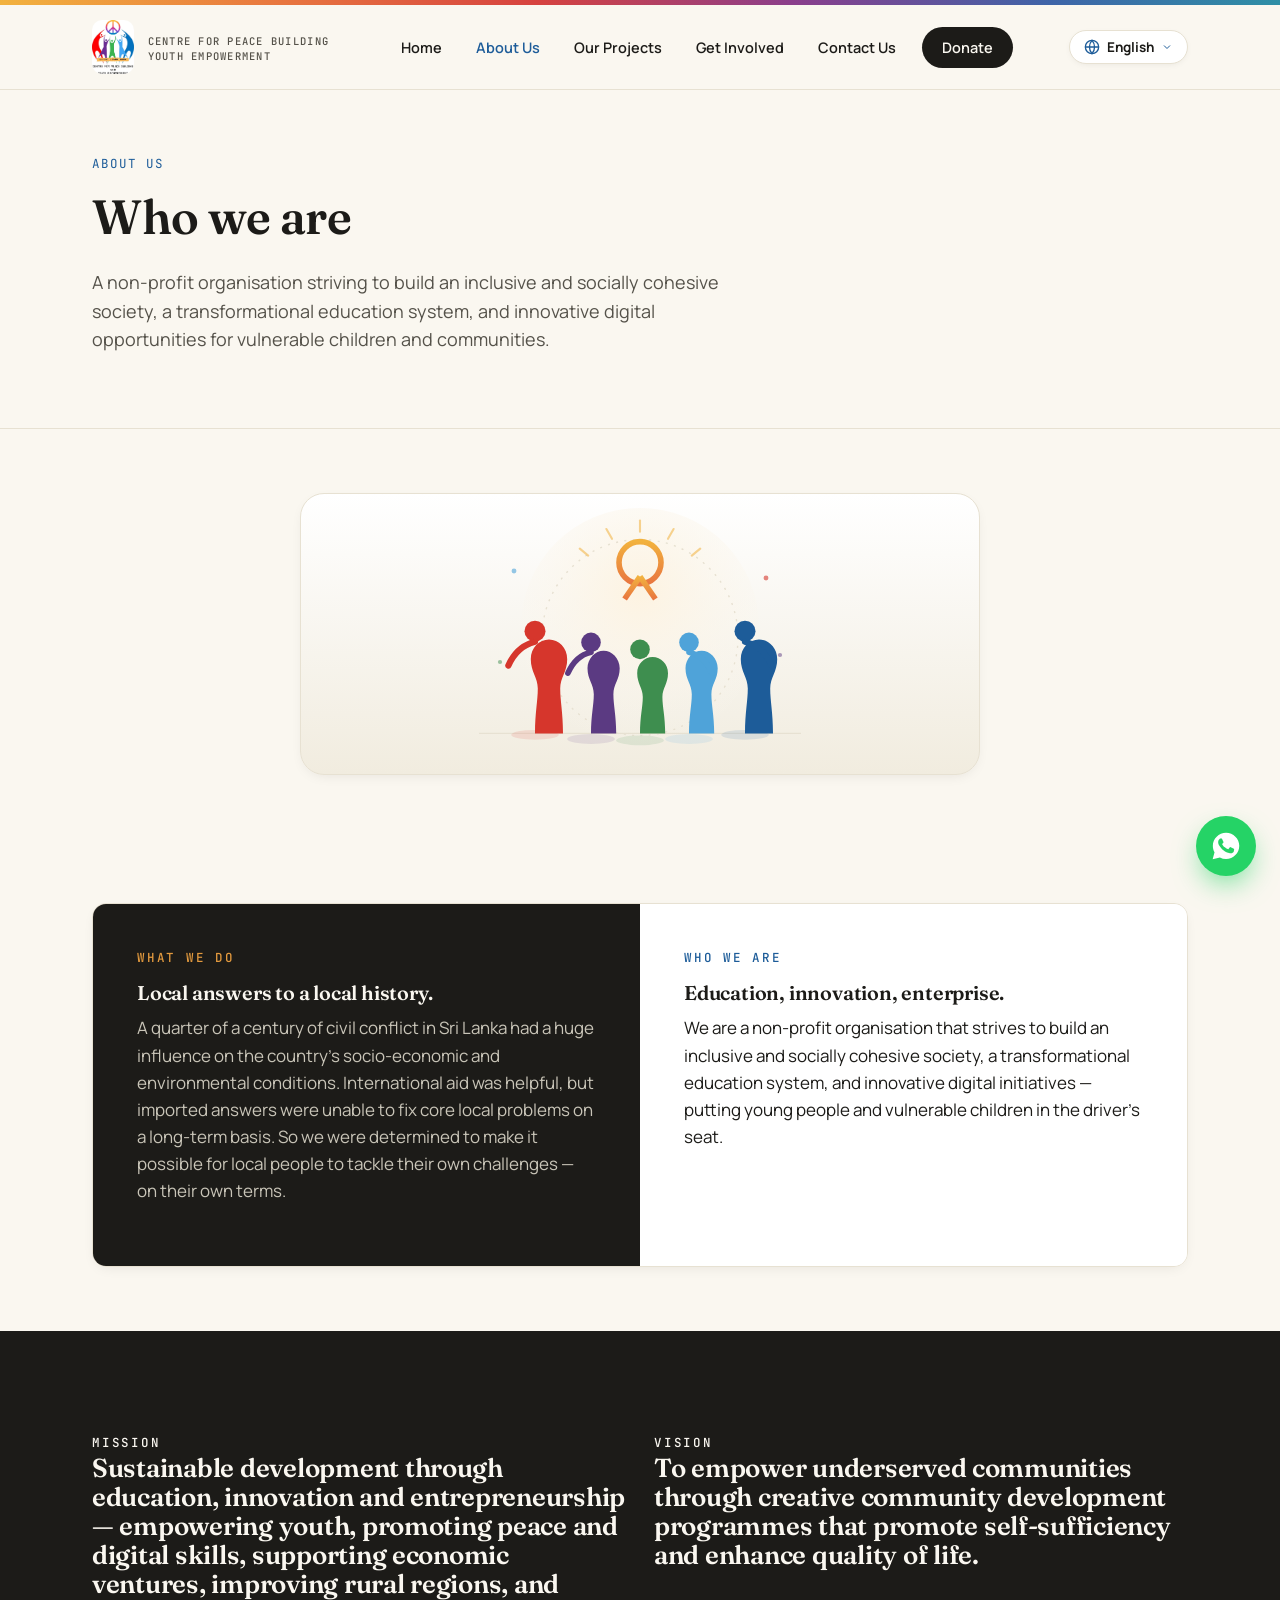
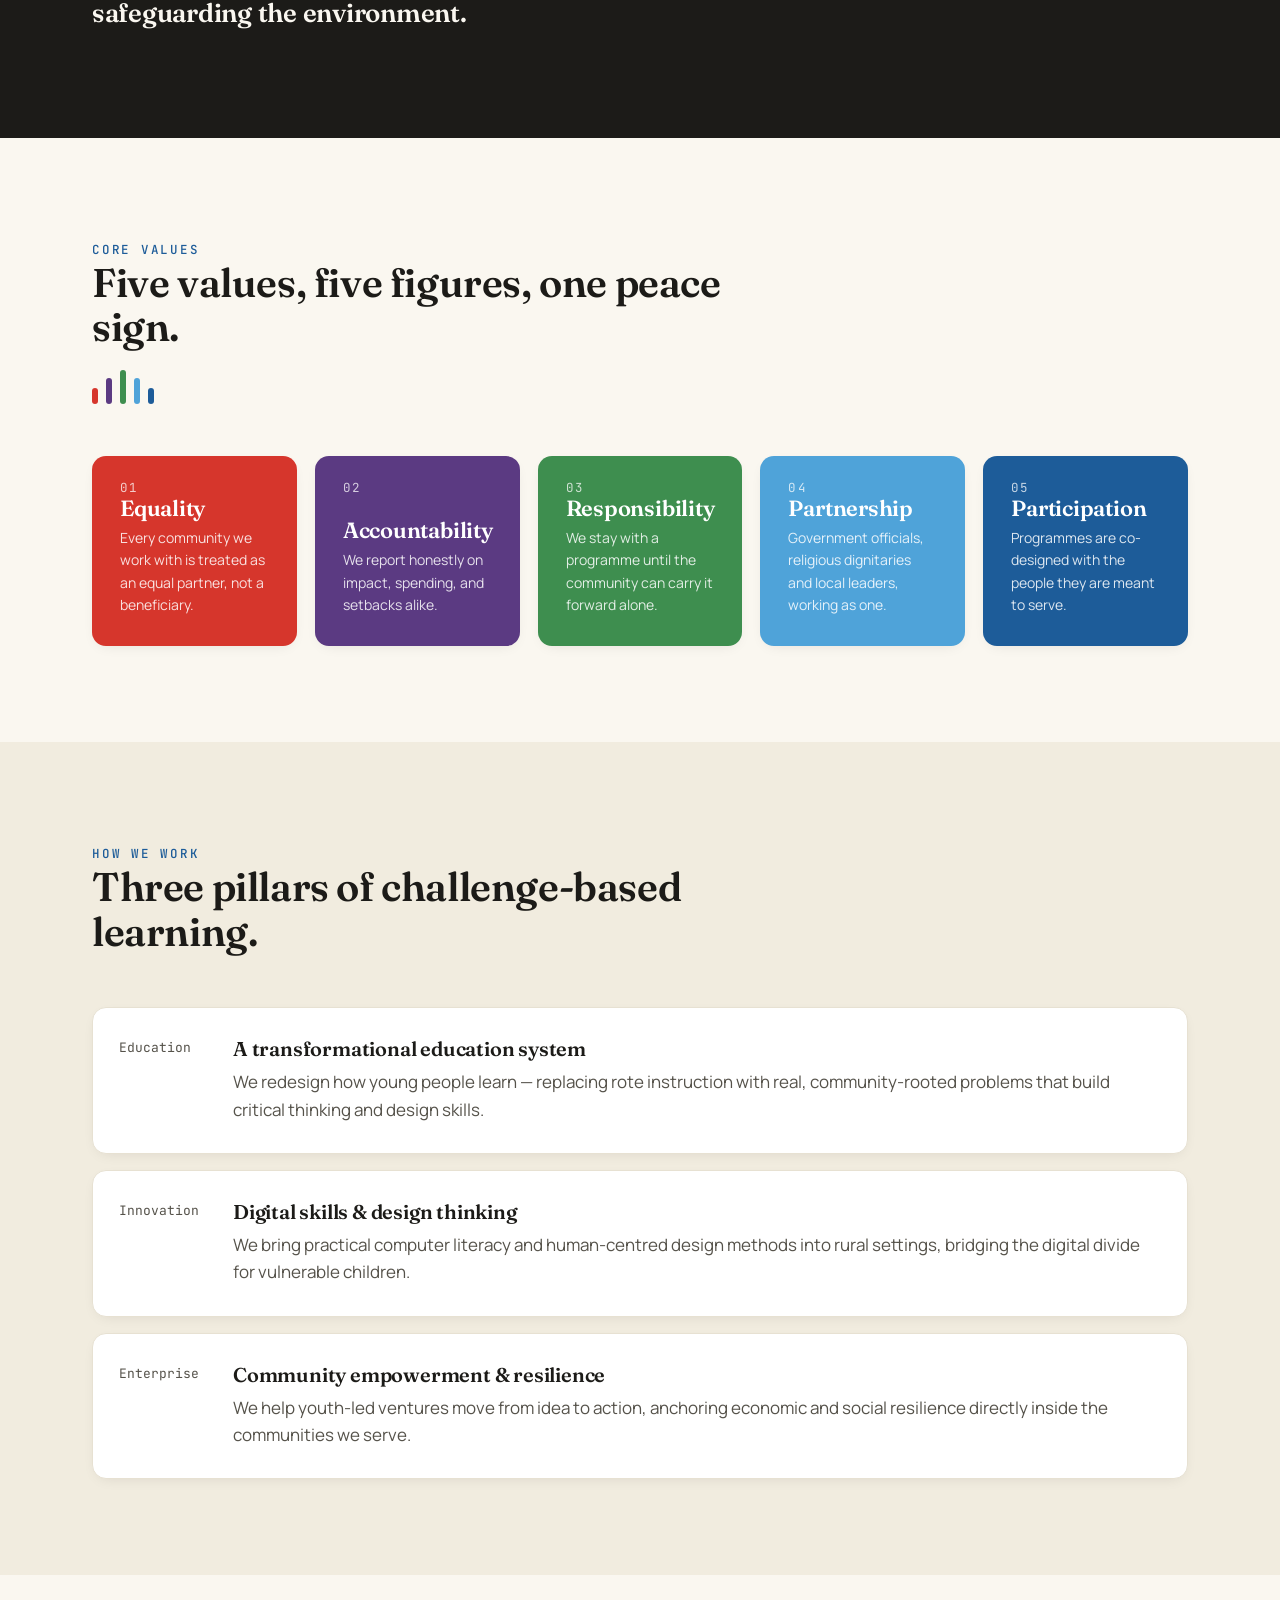
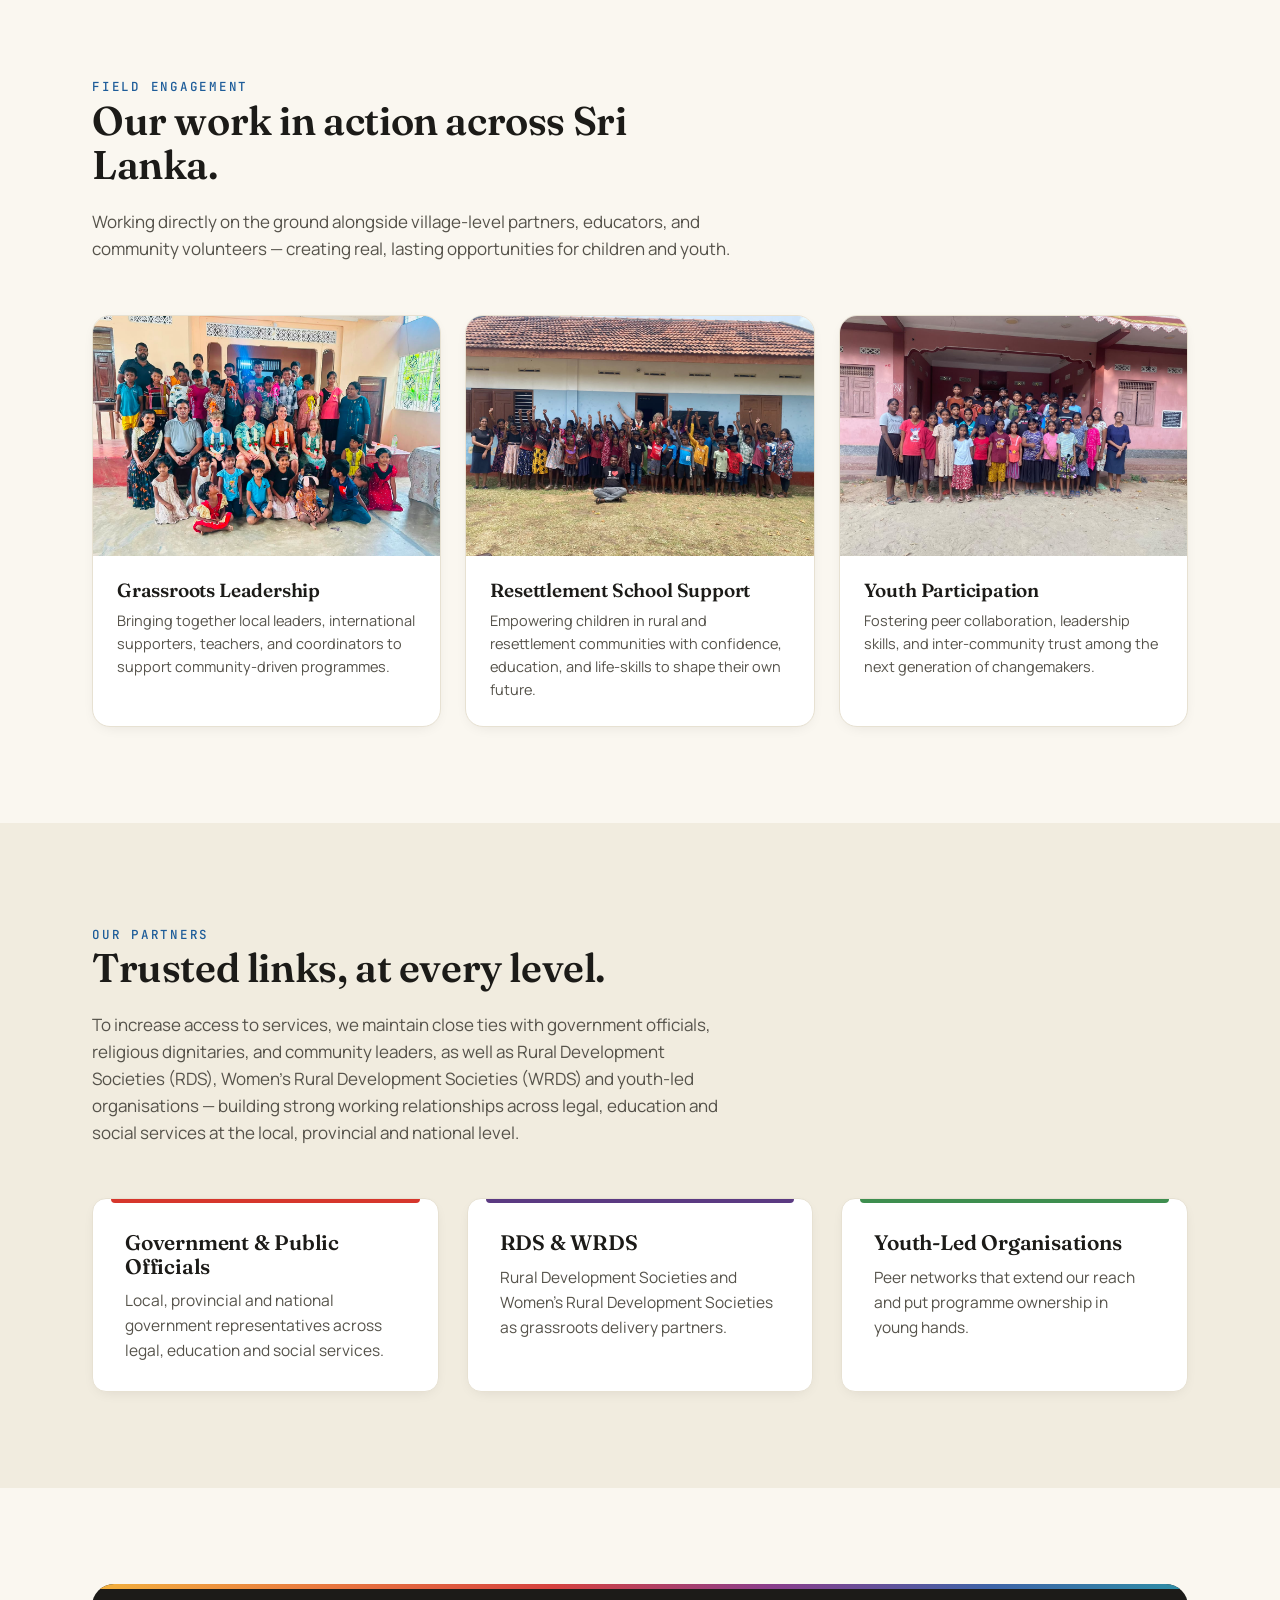
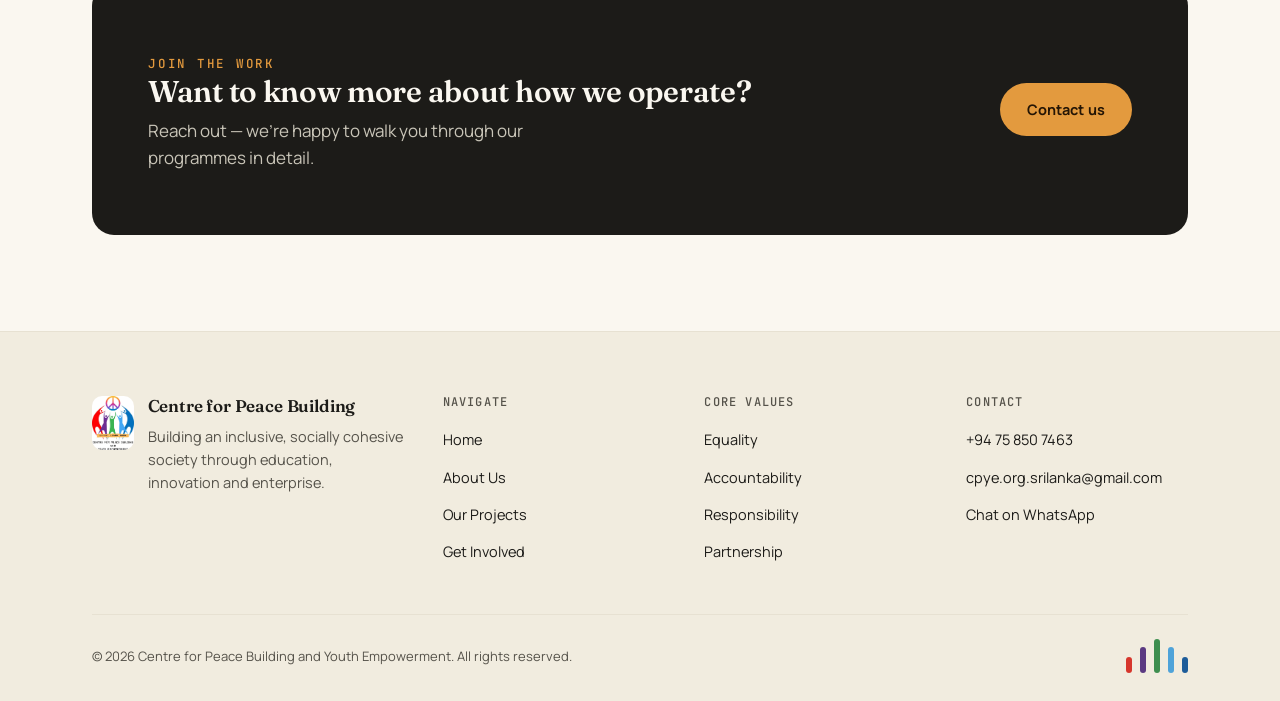
==== commit 24ba88b3: "Add 15 real project photos, 5-image hero slideshow, Resettlement and IT Skills projects, and remove " ====
--- a/about.html
+++ b/about.html
@@ -17,24 +17,38 @@
   <div class="wrap">
     <a href="index.html" class="brand">
       <img src="images/logo.jpeg" alt="Centre for Peace Building and Youth Empowerment logo">
-      <span class="brand-name">Centre for Peace Building
-        <span>&amp; Youth Empowerment</span>
+      <span class="brand-name"><span data-i18n="brand_title">Centre for Peace Building</span>
+        <span data-i18n="brand_subtitle">&amp; Youth Empowerment</span>
       </span>
     </a>
     <nav class="main-nav" aria-label="Primary">
       <div class="nav-panel-head"><img src="images/logo.jpeg" alt="CPYE logo"><button class="nav-close" aria-label="Close menu" type="button"><svg viewBox="0 0 24 24" fill="none" stroke="currentColor" stroke-width="2"><path d="M6 6l12 12M18 6L6 18" stroke-linecap="round"/></svg></button></div>
       <ul>
-        <li><a href="index.html">Home</a></li>
-        <li><a href="about.html" class="active">About Us</a></li>
-        <li><a href="projects.html">Our Projects</a></li>
-        <li><a href="get-involved.html">Get Involved</a></li>
-        <li><a href="contact.html">Contact Us</a></li>
-        <li><a href="contact.html" class="nav-cta">Donate</a></li>
+        <li><a href="index.html" data-i18n="nav_home">Home</a></li>
+        <li><a href="about.html" class="active" data-i18n="nav_about">About Us</a></li>
+        <li><a href="projects.html" data-i18n="nav_projects">Our Projects</a></li>
+        <li><a href="get-involved.html" data-i18n="nav_involved">Get Involved</a></li>
+        <li><a href="contact.html" data-i18n="nav_contact">Contact Us</a></li>
+        <li><a href="contact.html" class="nav-cta" data-i18n="nav_donate">Donate</a></li>
       </ul>
     </nav>
-    <button class="nav-toggle" aria-label="Toggle menu" aria-expanded="false">
-      <span></span><span></span><span></span>
-    </button>
+    <div class="site-header-actions">
+      <div class="lang-switcher">
+        <button class="lang-dropdown-toggle" type="button" aria-label="Choose Language">
+          <svg viewBox="0 0 24 24" fill="none" stroke="currentColor" stroke-width="2"><circle cx="12" cy="12" r="10"/><path d="M2 12h20M12 2a15 15 0 010 20 15 15 0 010-20z"/></svg>
+          <span class="current-lang-label">English</span>
+          <svg class="caret" viewBox="0 0 24 24" fill="none" stroke="currentColor" stroke-width="2" style="width:12px;height:12px;"><path d="M6 9l6 6 6-6"/></svg>
+        </button>
+        <div class="lang-dropdown">
+          <a href="#" class="lang-option" data-lang="en">🇬🇧 English</a>
+          <a href="#" class="lang-option" data-lang="ta">🇱🇰 தமிழ்</a>
+          <a href="#" class="lang-option" data-lang="si">🇱🇰 සිංහල</a>
+        </div>
+      </div>
+      <button class="nav-toggle" aria-label="Toggle menu" aria-expanded="false">
+        <span></span><span></span><span></span>
+      </button>
+    </div>
   </div>
 </header>
 
@@ -42,7 +56,7 @@
   <div class="wrap">
     <span class="crumb">About Us</span>
     <h1>Who we are</h1>
-    <p>A non-profit organisation striving to build an inclusive and socially cohesive society, a transformational education system, and innovative social enterprises through challenge-based learning.</p>
+    <p>A non-profit organisation striving to build an inclusive and socially cohesive society, a transformational education system, and innovative digital opportunities for vulnerable children and communities.</p>
   </div>
 </section>
 
@@ -138,19 +152,19 @@
       <div class="mv-panel">
         <span class="eyebrow">Who we are</span>
         <h3>Education, innovation, enterprise.</h3>
-        <p>We are a non-profit organisation that strives to build an inclusive and socially cohesive society, a transformational education system, and innovative social enterprises — all through challenge-based learning that puts young people in the driver's seat.</p>
-      </div>
-    </div>
-  </div>
-</section>
-
-<!-- ============ MISSION / VISION strip ============ -->
+        <p>We are a non-profit organisation that strives to build an inclusive and socially cohesive society, a transformational education system, and innovative digital initiatives — putting young people and vulnerable children in the driver's seat.</p>
+      </div>
+    </div>
+  </div>
+</section>
+
+<!-- ============ MISSION / VISION STRIP ============ -->
 <section class="bg-ink">
   <div class="wrap">
     <div class="grid-2">
       <div class="reveal">
         <span class="eyebrow">Mission</span>
-        <h2 style="font-size:26px;">Sustainable development through education, innovation and entrepreneurship — empowering youth, promoting peace and design thinking, supporting economic ventures, improving rural regions, and safeguarding the environment.</h2>
+        <h2 style="font-size:26px;">Sustainable development through education, innovation and entrepreneurship — empowering youth, promoting peace and digital skills, supporting economic ventures, improving rural regions, and safeguarding the environment.</h2>
       </div>
       <div class="reveal">
         <span class="eyebrow">Vision</span>
@@ -216,50 +230,58 @@
       <div class="pillar">
         <span class="tag">Innovation</span>
         <div>
-          <h3>Design thinking, applied locally</h3>
-          <p>We bring human-centred design methods into rural and underserved settings, so solutions are shaped by the people who will use them.</p>
+          <h3>Digital skills &amp; design thinking</h3>
+          <p>We bring practical computer literacy and human-centred design methods into rural settings, bridging the digital divide for vulnerable children.</p>
         </div>
       </div>
       <div class="pillar">
         <span class="tag">Enterprise</span>
         <div>
-          <h3>Innovative social enterprises</h3>
-          <p>We help youth-led ventures move from idea to income, anchoring economic resilience in the same communities we serve.</p>
-        </div>
-      </div>
-    </div>
-  </div>
-</section>
-
-<!-- ============ TEAM ============ -->
+          <h3>Community empowerment &amp; resilience</h3>
+          <p>We help youth-led ventures move from idea to action, anchoring economic and social resilience directly inside the communities we serve.</p>
+        </div>
+      </div>
+    </div>
+  </div>
+</section>
+
+<!-- ============ OUR WORK IN ACTION (REPLACED OUR TEAM SECTION) ============ -->
 <section>
   <div class="wrap">
     <div class="section-head">
-      <span class="eyebrow">Our Team</span>
-      <h2>Led by people rooted in these communities.</h2>
-      <p style="color:var(--ink-soft);">Our programme leads, field officers and volunteer coordinators work hand-in-hand with village-level partners — the same principle of participation shown in our mark, put into practice.</p>
-    </div>
-    <div class="grid-3">
-      <div class="team-card reveal">
-        <div class="team-avatar">
-          <img src="images/team-director.jpg" alt="Programme Directorate - CPYE Strategy & Partnerships">
-        </div>
-        <h4>Programme Directorate</h4>
-        <div class="role">Strategy &amp; partnerships</div>
-      </div>
-      <div class="team-card reveal">
-        <div class="team-avatar">
-          <img src="images/team-field-officer.jpg" alt="Field Officers - Community & RDS/WRDS Liaison">
-        </div>
-        <h4>Field Officers</h4>
-        <div class="role">Community &amp; RDS/WRDS liaison</div>
-      </div>
-      <div class="team-card reveal">
-        <div class="team-avatar">
-          <img src="images/team-youth-volunteer.jpg" alt="Youth Volunteers - Peer Educators & Mentors">
-        </div>
-        <h4>Youth Volunteers</h4>
-        <div class="role">Peer educators &amp; mentors</div>
+      <span class="eyebrow">Field Engagement</span>
+      <h2>Our work in action across Sri Lanka.</h2>
+      <p style="color:var(--ink-soft);">Working directly on the ground alongside village-level partners, educators, and community volunteers — creating real, lasting opportunities for children and youth.</p>
+    </div>
+    <div class="impact-showcase-grid">
+      <div class="impact-showcase-card reveal">
+        <div class="impact-showcase-media">
+          <img src="images/community-partnership-leaders.jpg" alt="CPYE community partnership gathering with leaders and coordinators">
+        </div>
+        <div class="impact-showcase-body">
+          <h3>Grassroots Leadership</h3>
+          <p>Bringing together local leaders, international supporters, teachers, and coordinators to support community-driven programmes.</p>
+        </div>
+      </div>
+
+      <div class="impact-showcase-card reveal">
+        <div class="impact-showcase-media">
+          <img src="images/resettlement-school-celebration.jpg" alt="Children and youth cheering outside school in resettlement village">
+        </div>
+        <div class="impact-showcase-body">
+          <h3>Resettlement School Support</h3>
+          <p>Empowering children in rural and resettlement communities with confidence, education, and life-skills to shape their own future.</p>
+        </div>
+      </div>
+
+      <div class="impact-showcase-card reveal">
+        <div class="impact-showcase-media">
+          <img src="images/community-youth-gathering.jpg" alt="Youth gathering and leadership circle in rural village">
+        </div>
+        <div class="impact-showcase-body">
+          <h3>Youth Participation</h3>
+          <p>Fostering peer collaboration, leadership skills, and inter-community trust among the next generation of changemakers.</p>
+        </div>
       </div>
     </div>
   </div>
@@ -311,39 +333,39 @@
       <div class="footer-brand">
         <img src="images/logo.jpeg" alt="CPYE logo">
         <div>
-          <h4 style="margin:0 0 6px;">Centre for Peace Building &amp; Youth Empowerment</h4>
-          <p>Building an inclusive, socially cohesive society through education, innovation and enterprise.</p>
+          <h4 style="margin:0 0 6px;" data-i18n="brand_title">Centre for Peace Building &amp; Youth Empowerment</h4>
+          <p data-i18n="footer_desc">Building an inclusive, socially cohesive society through education, innovation and enterprise.</p>
         </div>
       </div>
       <div class="footer-col">
-        <h4>Navigate</h4>
+        <h4 data-i18n="footer_nav_head">Navigate</h4>
         <ul>
-          <li><a href="index.html">Home</a></li>
-          <li><a href="about.html">About Us</a></li>
-          <li><a href="projects.html">Our Projects</a></li>
-          <li><a href="get-involved.html">Get Involved</a></li>
+          <li><a href="index.html" data-i18n="nav_home">Home</a></li>
+          <li><a href="about.html" data-i18n="nav_about">About Us</a></li>
+          <li><a href="projects.html" data-i18n="nav_projects">Our Projects</a></li>
+          <li><a href="get-involved.html" data-i18n="nav_involved">Get Involved</a></li>
         </ul>
       </div>
       <div class="footer-col">
-        <h4>Core Values</h4>
+        <h4 data-i18n="footer_values_head">Core Values</h4>
         <ul>
-          <li><a href="about.html">Equality</a></li>
-          <li><a href="about.html">Accountability</a></li>
-          <li><a href="about.html">Responsibility</a></li>
-          <li><a href="about.html">Partnership &amp; Participation</a></li>
+          <li><a href="about.html" data-i18n="val_1_title">Equality</a></li>
+          <li><a href="about.html" data-i18n="val_2_title">Accountability</a></li>
+          <li><a href="about.html" data-i18n="val_3_title">Responsibility</a></li>
+          <li><a href="about.html" data-i18n="val_4_title">Partnership &amp; Participation</a></li>
         </ul>
       </div>
       <div class="footer-col">
-        <h4>Contact</h4>
+        <h4 data-i18n="footer_contact_head">Contact</h4>
         <ul>
           <li><a href="tel:+94758507463">+94 75 850 7463</a></li>
           <li><a href="mailto:cpye.org.srilanka@gmail.com">cpye.org.srilanka@gmail.com</a></li>
-          <li><a href="https://wa.me/94758507463?text=Hi%21%20I%27m%20reaching%20out%20from%20the%20CPYE%20website.%20I%27d%20like%20to%20know%20more%20about%20your%20work." target="_blank" rel="noopener">Chat on WhatsApp</a></li>
+          <li><a href="https://wa.me/94758507463?text=Hi%21%20I%27m%20reaching%20out%20from%20the%20CPYE%20website.%20I%27d%20like%20to%20know%20more%20about%20your%20work." target="_blank" rel="noopener" data-i18n="footer_wa_link">Chat on WhatsApp</a></li>
         </ul>
       </div>
     </div>
     <div class="footer-bottom">
-      <span>© <span id="year">2026</span> Centre for Peace Building and Youth Empowerment. All rights reserved.</span>
+      <span>© <span id="year">2026</span> <span data-i18n="footer_rights">Centre for Peace Building and Youth Empowerment. All rights reserved.</span></span>
       <div class="figures-rule"><i></i><i></i><i></i><i></i><i></i></div>
     </div>
   </div>
@@ -353,29 +375,30 @@
   <svg viewBox="0 0 24 24" fill="#fff"><path d="M12.04 2C6.58 2 2.13 6.45 2.13 11.91c0 1.75.46 3.39 1.27 4.82L2 22l5.42-1.36a9.86 9.86 0 004.62 1.17h.01c5.46 0 9.91-4.45 9.91-9.91C21.96 6.45 17.5 2 12.04 2zm5.8 14.06c-.24.68-1.4 1.31-1.94 1.36-.5.05-1.05.24-3.53-.74-2.98-1.18-4.9-4.2-5.05-4.4-.15-.2-1.2-1.6-1.2-3.05 0-1.45.76-2.16 1.03-2.46.27-.3.59-.37.79-.37h.57c.18 0 .42-.02.66.5.24.53.83 1.83.9 1.96.07.13.12.28.02.46-.1.18-.15.28-.3.44-.15.15-.31.34-.44.46-.15.14-.3.3-.13.6.17.3.76 1.25 1.63 2.02 1.12 1 2.06 1.31 2.36 1.46.3.15.48.13.65-.08.18-.2.75-.87.95-1.17.2-.3.4-.25.66-.15.27.1 1.72.81 2.02.96.3.15.5.22.57.35.08.13.08.73-.16 1.41z"/></svg>
 </a>
 
+<script src="js/translations.js"></script>
 <script src="js/script.js"></script>
 
 <nav class="mobile-actions" aria-label="Quick navigation">
   <div class="wrap">
     <a href="index.html">
       <svg viewBox="0 0 24 24" fill="none" stroke="currentColor" stroke-width="2"><path d="M3 9l9-7 9 7v11a2 2 0 01-2 2H5a2 2 0 01-2-2z"/><polyline points="9 22 9 12 15 12 15 22"/></svg>
-      <span>Home</span>
+      <span data-i18n="mob_home">Home</span>
     </a>
     <a href="about.html" class="active">
       <svg viewBox="0 0 24 24" fill="none" stroke="currentColor" stroke-width="2"><circle cx="12" cy="12" r="10"/><line x1="12" y1="16" x2="12" y2="12"/><line x1="12" y1="8" x2="12.01" y2="8"/></svg>
-      <span>About</span>
+      <span data-i18n="mob_about">About</span>
     </a>
     <a href="projects.html">
       <svg viewBox="0 0 24 24" fill="none" stroke="currentColor" stroke-width="2"><rect x="3" y="3" width="7" height="7"/><rect x="14" y="3" width="7" height="7"/><rect x="14" y="14" width="7" height="7"/><rect x="3" y="14" width="7" height="7"/></svg>
-      <span>Projects</span>
+      <span data-i18n="mob_projects">Projects</span>
     </a>
     <a href="get-involved.html">
       <svg viewBox="0 0 24 24" fill="none" stroke="currentColor" stroke-width="2"><path d="M17 21v-2a4 4 0 00-4-4H5a4 4 0 00-4 4v2"/><circle cx="9" cy="7" r="4"/><path d="M23 21v-2a4 4 0 00-3-3.87"/><path d="M16 3.13a4 4 0 010 7.75"/></svg>
-      <span>Involved</span>
+      <span data-i18n="mob_involved">Involved</span>
     </a>
     <a href="contact.html">
       <svg viewBox="0 0 24 24" fill="none" stroke="currentColor" stroke-width="2"><path d="M22 16.92v3a2 2 0 01-2.18 2 19.8 19.8 0 01-8.63-3.07 19.5 19.5 0 01-6-6 19.8 19.8 0 01-3.07-8.67A2 2 0 014.11 2h3a2 2 0 012 1.72c.13.96.36 1.9.7 2.8a2 2 0 01-.45 2.11L8.09 9.91a16 16 0 006 6l1.27-1.27a2 2 0 012.11-.45c.9.34 1.84.57 2.8.7A2 2 0 0122 16.92z"/></svg>
-      <span>Contact</span>
+      <span data-i18n="mob_contact">Contact</span>
     </a>
   </div>
 </nav>
--- a/css/about.css
+++ b/css/about.css
@@ -1,6 +1,6 @@
 /* ============================================================
    about.html — about page only
-   (mission/vision split, pillars, team avatars)
+   (mission/vision split, pillars, community impact cards)
    ============================================================ */
 
 .mv-grid{display:grid;grid-template-columns:1fr 1fr;gap:0;border:1px solid var(--line);border-radius:var(--radius);overflow:hidden;box-shadow:var(--shadow-sm);}
@@ -17,31 +17,57 @@
 .pillar h3{font-size:20px;margin-bottom:8px;}
 .pillar p{color:var(--ink-soft);margin:0;}
 
-.team-card{text-align:left;position:relative;}
-.team-avatar{
-  width:100%;aspect-ratio:1/1;border-radius:18px;overflow:hidden;
-  display:flex;align-items:center;justify-content:center;
-  font-family:'Fraunces',serif;font-size:34px;font-weight:600;color:#fff;
-  margin-bottom:16px;box-shadow:var(--shadow-sm);background:#e0dcce;
+.impact-showcase-grid{
+  display:grid;
+  grid-template-columns:repeat(3, 1fr);
+  gap:24px;
 }
-.team-avatar img{
-  width:100%;height:100%;object-fit:cover;display:block;
-  transition:transform .4s cubic-bezier(0.16, 1, 0.3, 1);
+.impact-showcase-card{
+  border-radius:18px;
+  overflow:hidden;
+  background:#fff;
+  border:1px solid var(--line);
+  box-shadow:var(--shadow-sm);
+  transition:transform .3s ease;
 }
-.team-card:hover .team-avatar img{
-  transform:scale(1.08);
+.impact-showcase-card:hover{
+  transform:translateY(-4px);
 }
-.team-card h4{font-size:18px;margin-bottom:4px;}
-.team-card .role{
-  font-family:'JetBrains Mono',monospace;font-size:12px;
-  color:var(--v-blue);text-transform:uppercase;letter-spacing:0.06em;font-weight:600;
+.impact-showcase-media{
+  height:240px;
+  overflow:hidden;
+  background:var(--paper-deep);
+}
+.impact-showcase-media img{
+  width:100%;
+  height:100%;
+  object-fit:cover;
+  display:block;
+  transition:transform .5s ease;
+}
+.impact-showcase-card:hover .impact-showcase-media img{
+  transform:scale(1.06);
+}
+.impact-showcase-body{
+  padding:24px;
+}
+.impact-showcase-body h3{
+  font-size:19px;
+  margin-bottom:8px;
+}
+.impact-showcase-body p{
+  font-size:14.5px;
+  color:var(--ink-soft);
+  margin:0;
+  line-height:1.6;
 }
 
 @media (max-width:960px){
   .mv-grid{grid-template-columns:1fr;}
+  .impact-showcase-grid{grid-template-columns:1fr;gap:20px;}
 }
 @media (max-width:720px){
   .mv-panel{padding:30px 24px;}
   .pillar{grid-template-columns:60px 1fr;gap:14px;padding:24px 20px;}
-  .team-avatar{font-size:26px;}
+  .impact-showcase-media{height:200px;}
 }
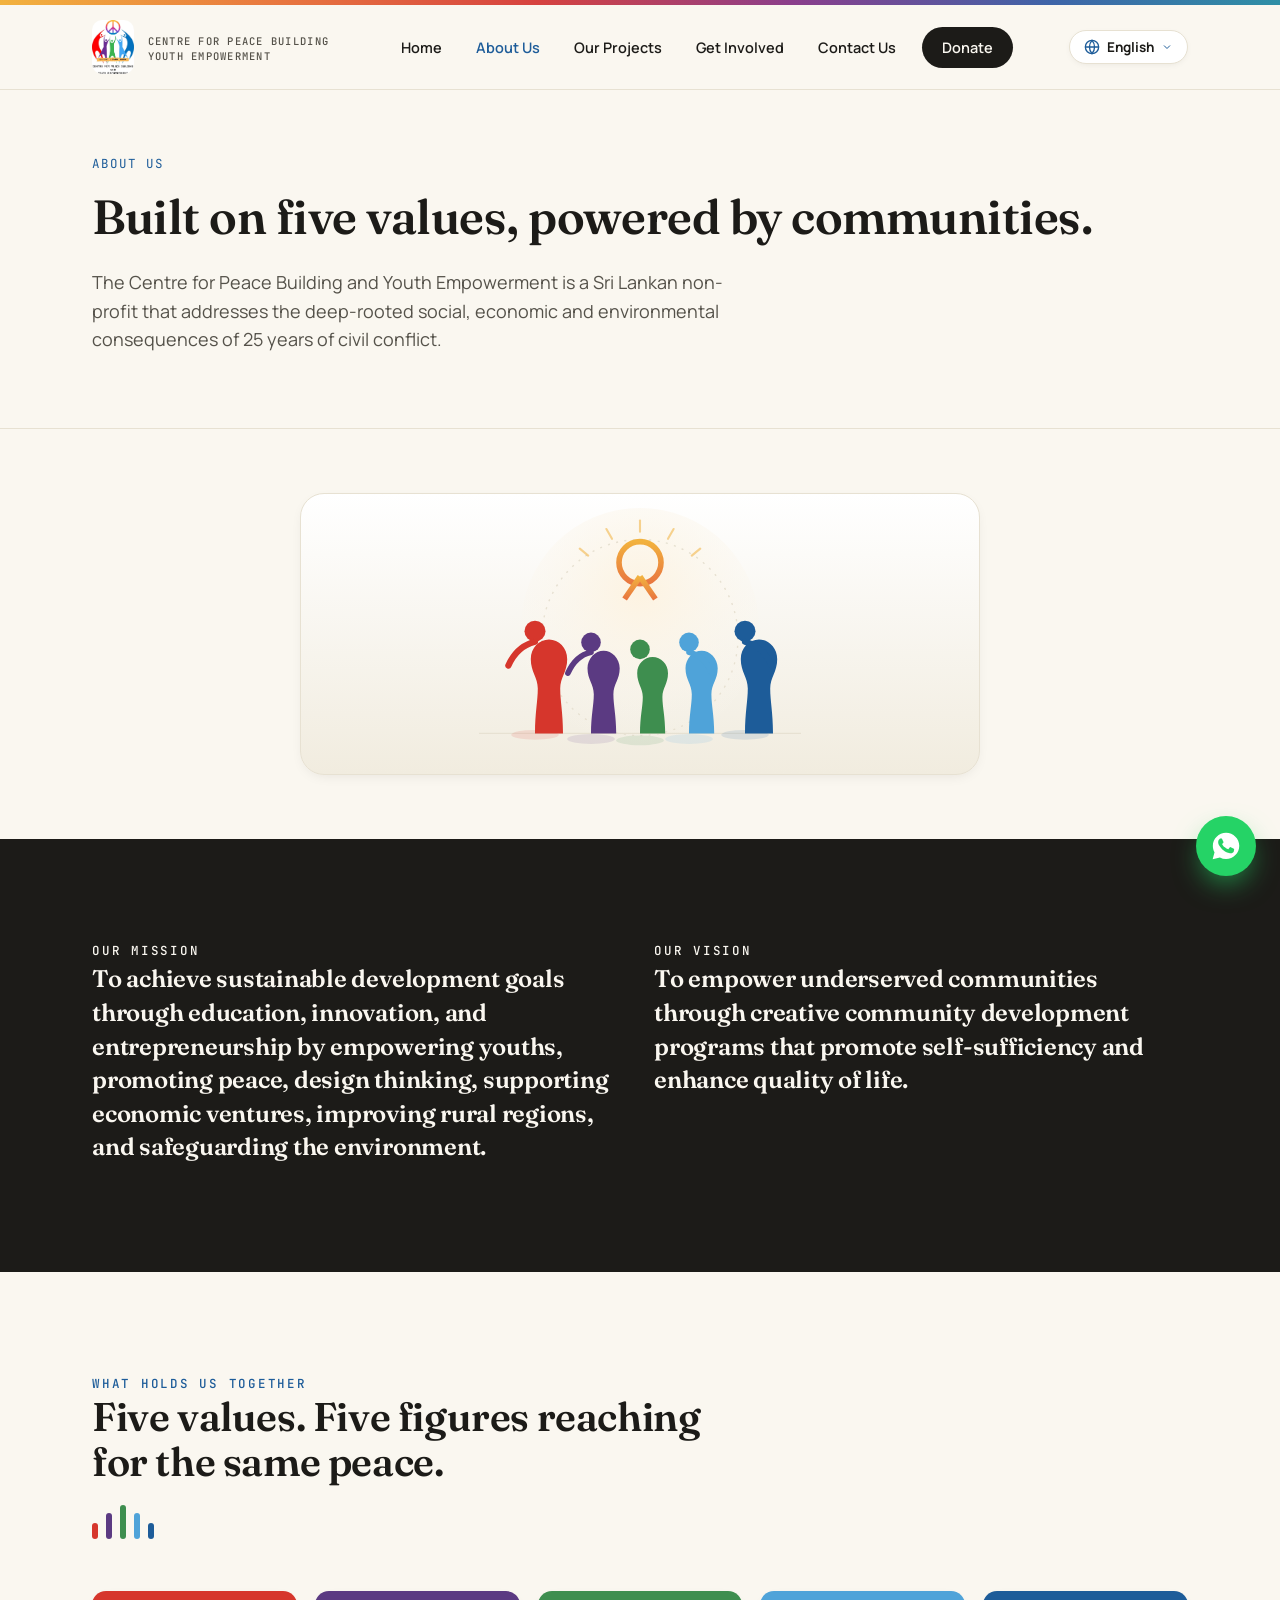
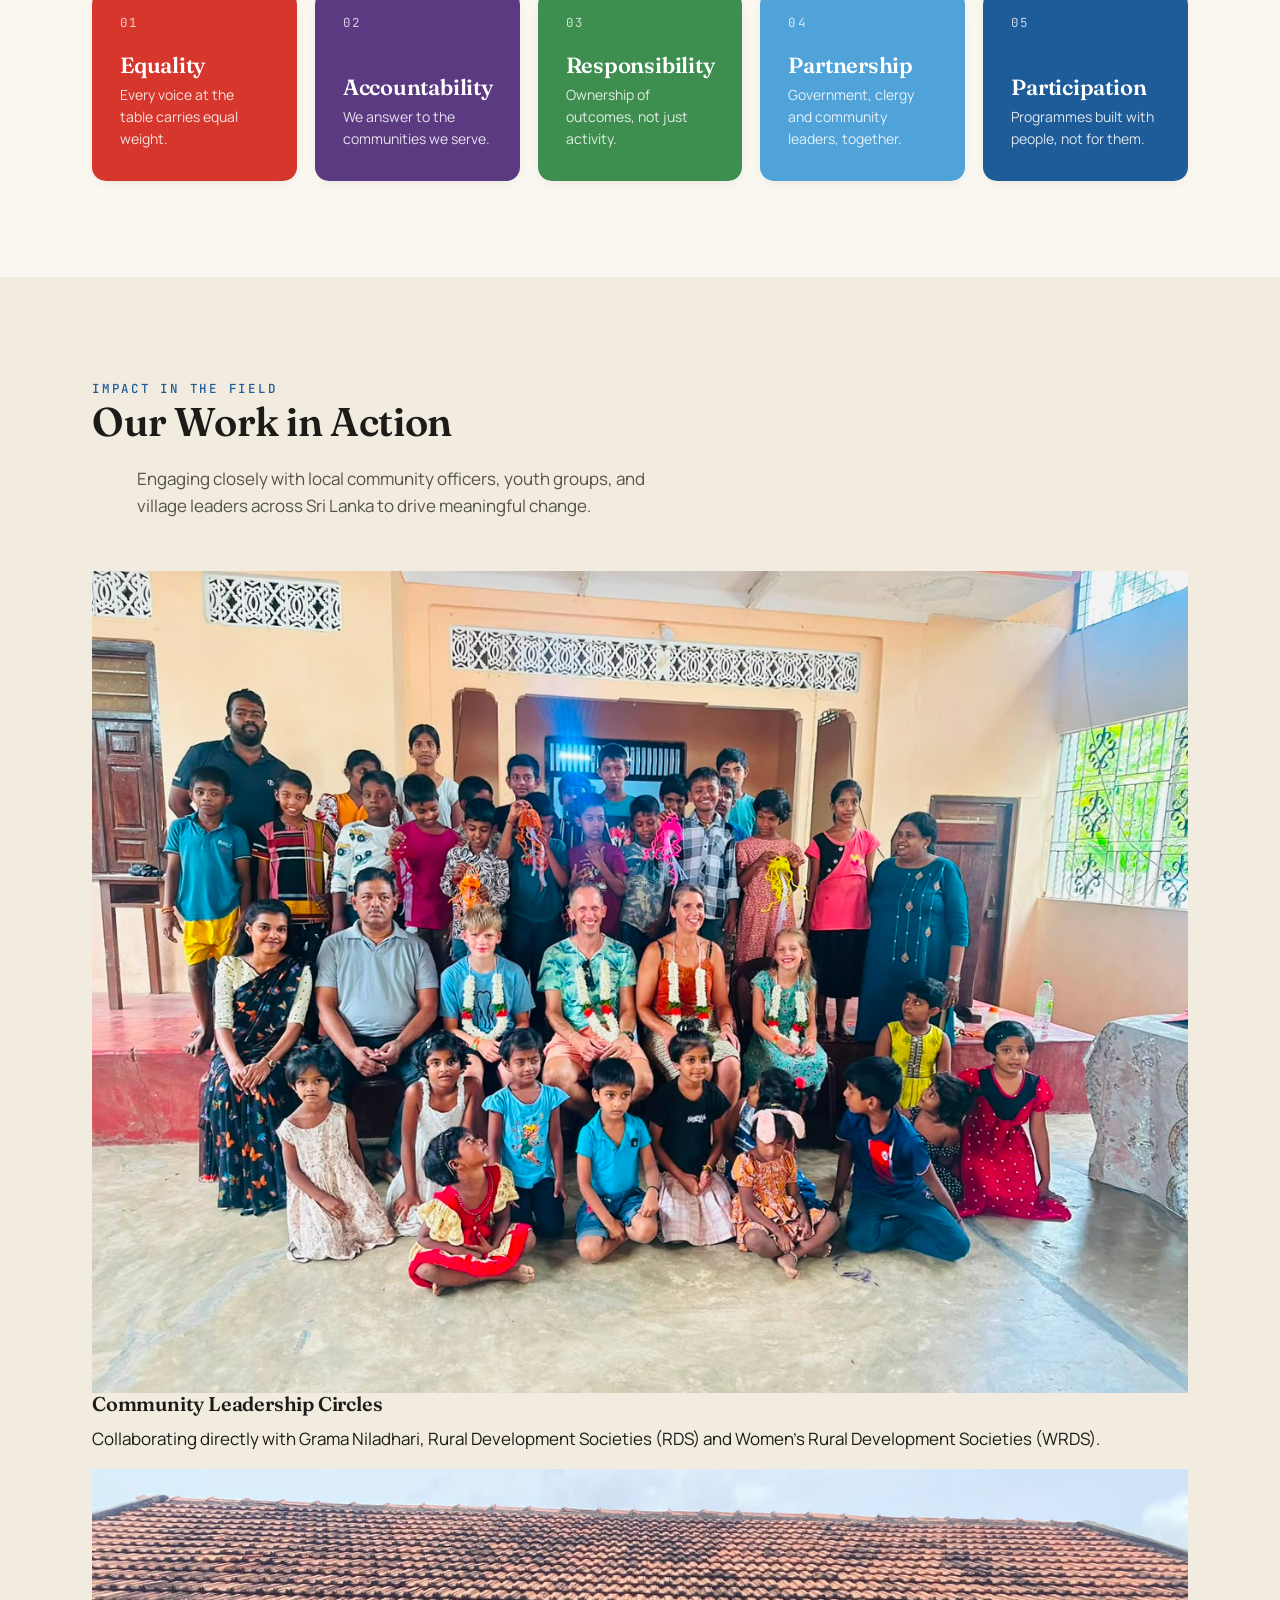
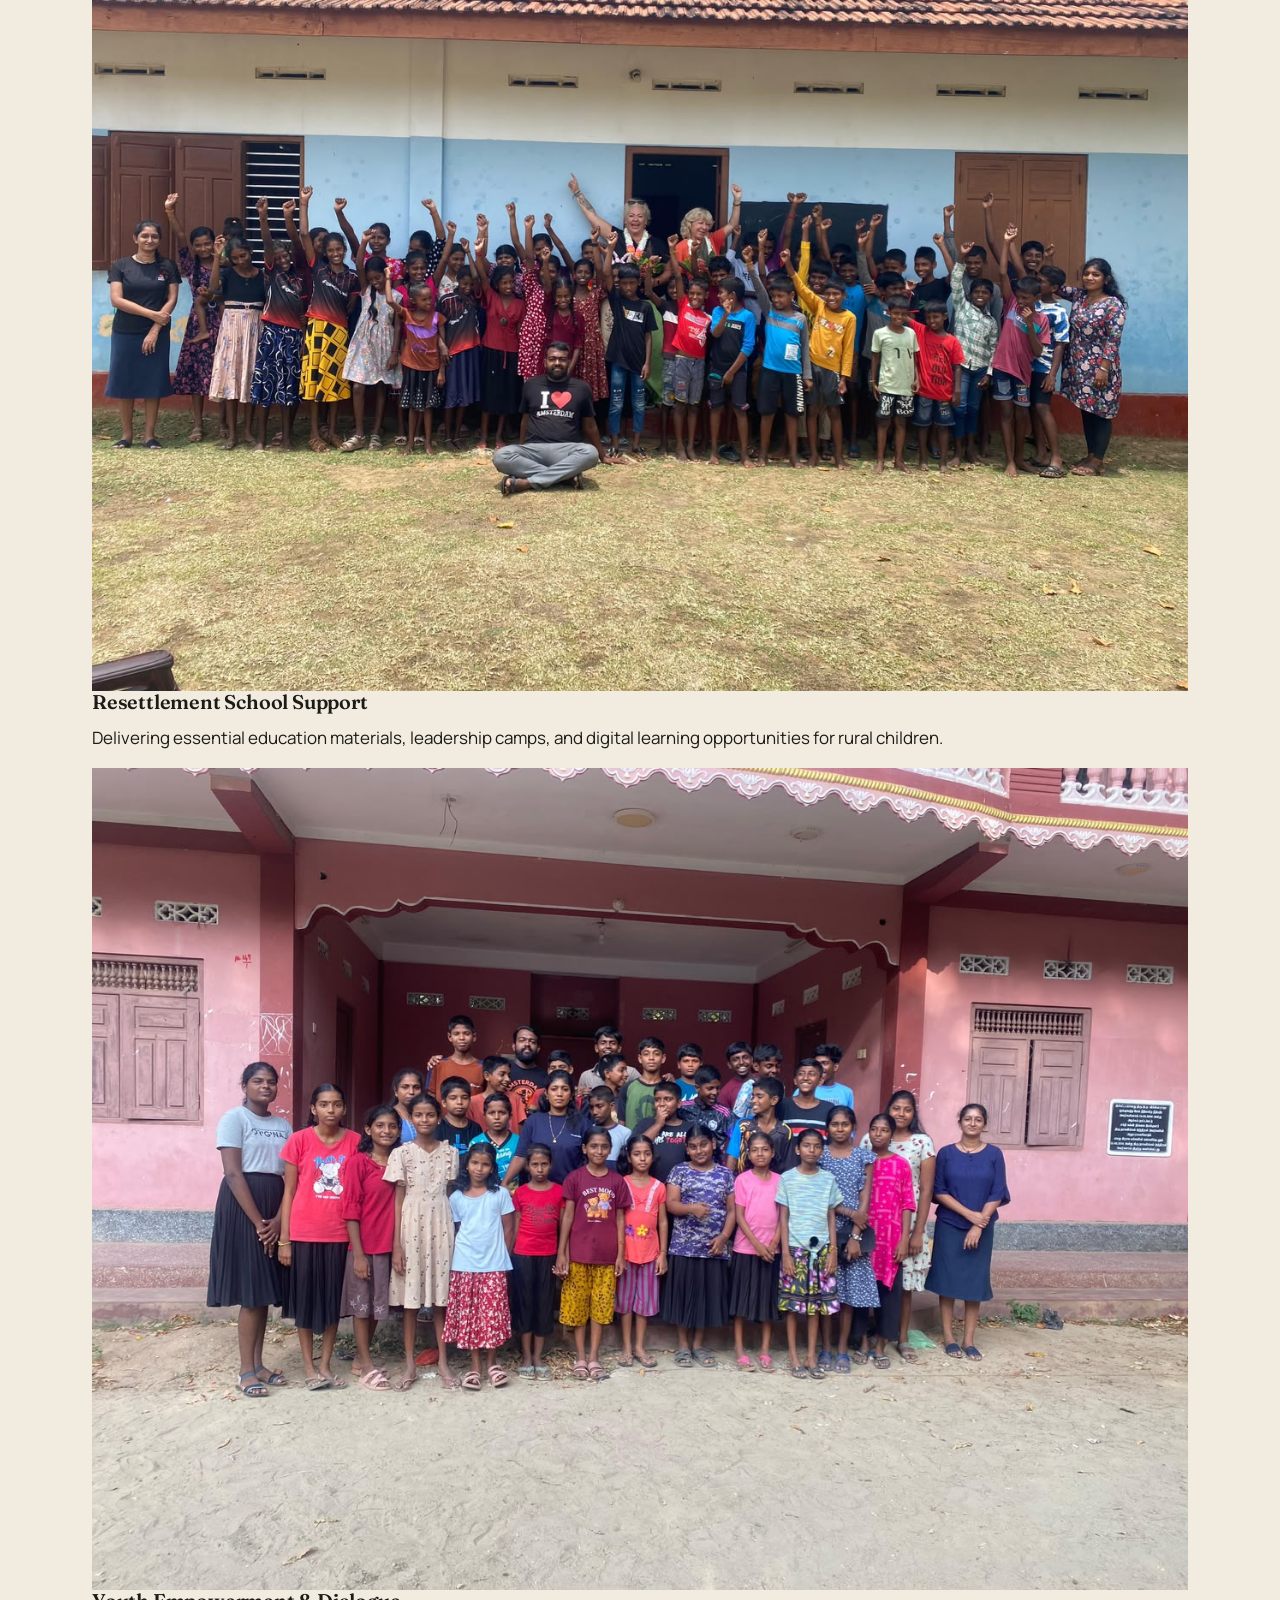
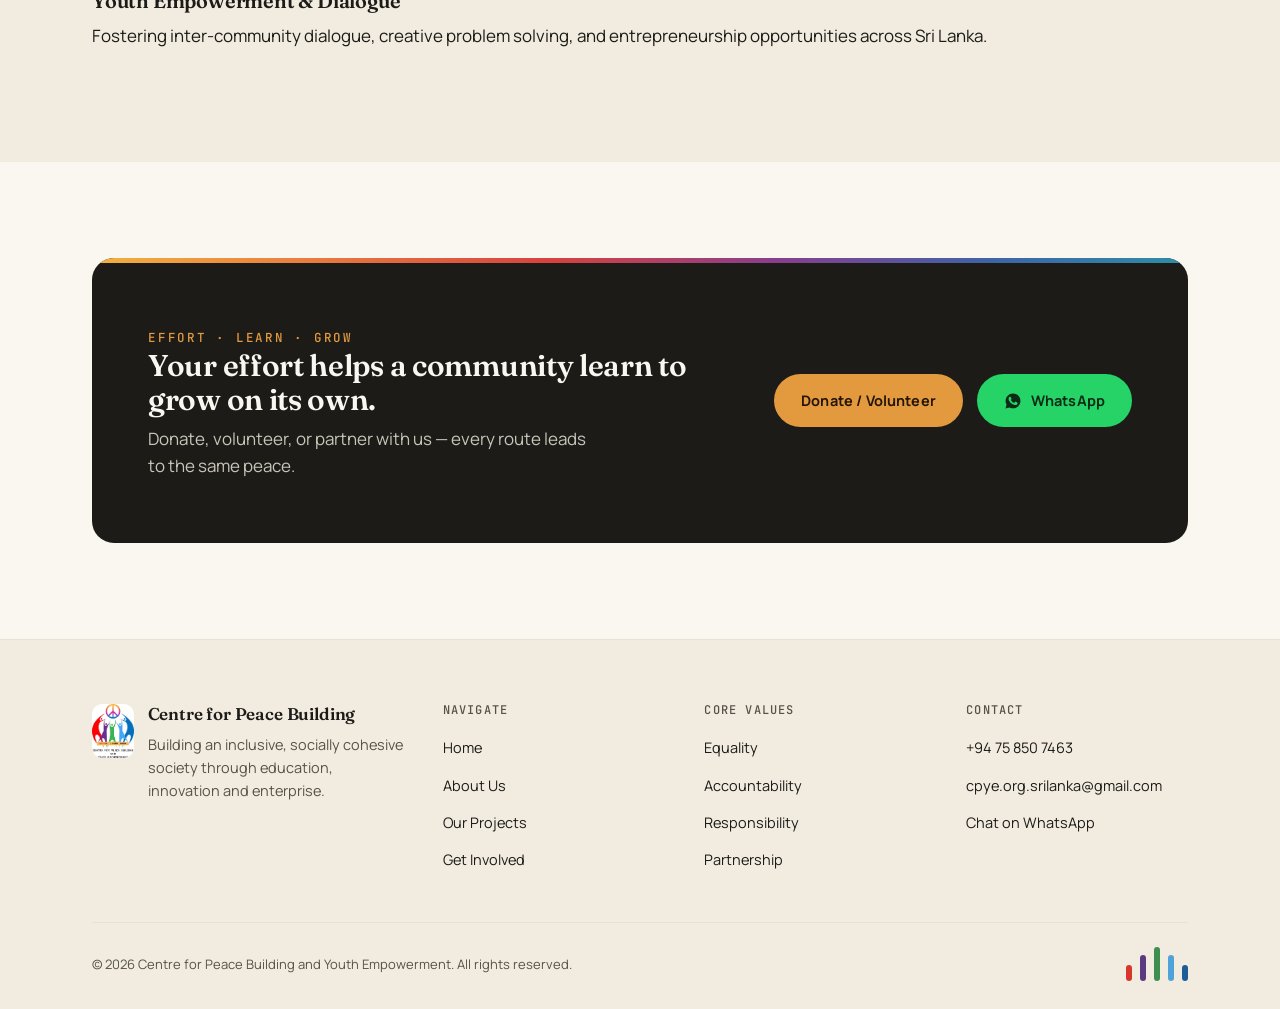
==== commit 9991a6b7: "Apply full 3-language translations (English, Tamil, Sinhala) across all pages including donate, abou" ====
--- a/about.html
+++ b/about.html
@@ -4,7 +4,7 @@
 <meta charset="UTF-8">
 <meta name="viewport" content="width=device-width, initial-scale=1.0">
 <title>About Us | Centre for Peace Building and Youth Empowerment</title>
-<meta name="description" content="Who we are, our mission, vision, values and the partners that help us reach underserved communities across Sri Lanka.">
+<meta name="description" content="Learn about CPYE's mission, values and grassroots peacebuilding &amp; youth empowerment work in Sri Lanka.">
 <link rel="icon" href="images/logo.jpeg">
 <link rel="stylesheet" href="css/base.css">
 <link rel="stylesheet" href="css/about.css">
@@ -29,7 +29,7 @@
         <li><a href="projects.html" data-i18n="nav_projects">Our Projects</a></li>
         <li><a href="get-involved.html" data-i18n="nav_involved">Get Involved</a></li>
         <li><a href="contact.html" data-i18n="nav_contact">Contact Us</a></li>
-        <li><a href="contact.html" class="nav-cta" data-i18n="nav_donate">Donate</a></li>
+        <li><a href="donate.html" class="nav-cta" data-i18n="nav_donate">Donate</a></li>
       </ul>
     </nav>
     <div class="site-header-actions">
@@ -54,9 +54,9 @@
 
 <section class="page-hero">
   <div class="wrap">
-    <span class="crumb">About Us</span>
-    <h1>Who we are</h1>
-    <p>A non-profit organisation striving to build an inclusive and socially cohesive society, a transformational education system, and innovative digital opportunities for vulnerable children and communities.</p>
+    <span class="crumb" data-i18n="about_crumb">About Us</span>
+    <h1 data-i18n="about_title">Built on five values, powered by communities.</h1>
+    <p data-i18n="about_lede">The Centre for Peace Building and Youth Empowerment is a Sri Lankan non-profit that addresses the deep-rooted social, economic and environmental consequences of 25 years of civil conflict.</p>
   </div>
 </section>
 
@@ -104,7 +104,7 @@
           <line x1="300" y1="98" x2="322" y2="130" stroke="url(#sunGlow)" stroke-width="8"/>
         </g>
 
-        <!-- five figures, arms raised, arranged in an arc -->
+        <!-- five figures -->
         <g>
           <path d="M150 322c0-30 4-46 4-64 0-16-10-24-10-42 0-16 12-28 26-28s26 12 26 28c0 18-10 26-10 42 0 18 4 34 4 64z" fill="#D6362C"/>
           <circle cx="150" cy="176" r="15" fill="#D6362C"/>
@@ -129,31 +129,7 @@
           <circle cx="450" cy="176" r="15" fill="#1D5C99"/>
           <path d="M450 191c16 4 30 16 38 34" stroke="#1D5C99" stroke-width="9" fill="none" stroke-linecap="round"/>
         </g>
-
-        <!-- decorative sparkles -->
-        <circle cx="120" cy="90" r="3.5" fill="#4FA3D9" opacity="0.6"/>
-        <circle cx="480" cy="100" r="3.5" fill="#D6362C" opacity="0.6"/>
-        <circle cx="100" cy="220" r="3" fill="#3E8E4F" opacity="0.5"/>
-        <circle cx="500" cy="210" r="3" fill="#5B3A82" opacity="0.5"/>
       </svg>
-    </div>
-  </div>
-</section>
-
-<!-- ============ WHO WE ARE / WHAT WE DO ============ -->
-<section class="section-tight">
-  <div class="wrap">
-    <div class="mv-grid reveal">
-      <div class="mv-panel">
-        <span class="eyebrow">What we do</span>
-        <h3>Local answers to a local history.</h3>
-        <p style="color:#C9C5B8;">A quarter of a century of civil conflict in Sri Lanka had a huge influence on the country's socio-economic and environmental conditions. International aid was helpful, but imported answers were unable to fix core local problems on a long-term basis. So we were determined to make it possible for local people to tackle their own challenges — on their own terms.</p>
-      </div>
-      <div class="mv-panel">
-        <span class="eyebrow">Who we are</span>
-        <h3>Education, innovation, enterprise.</h3>
-        <p>We are a non-profit organisation that strives to build an inclusive and socially cohesive society, a transformational education system, and innovative digital initiatives — putting young people and vulnerable children in the driver's seat.</p>
-      </div>
     </div>
   </div>
 </section>
@@ -163,12 +139,12 @@
   <div class="wrap">
     <div class="grid-2">
       <div class="reveal">
-        <span class="eyebrow">Mission</span>
-        <h2 style="font-size:26px;">Sustainable development through education, innovation and entrepreneurship — empowering youth, promoting peace and digital skills, supporting economic ventures, improving rural regions, and safeguarding the environment.</h2>
+        <span class="eyebrow" data-i18n="mission_eyebrow">Mission</span>
+        <h2 style="font-size:24px;line-height:1.4;" data-i18n="mission_text">To achieve sustainable development goals through education, innovation, and entrepreneurship by empowering youths, promoting peace, design thinking, supporting economic ventures, improving rural regions, and safeguarding the environment.</h2>
       </div>
       <div class="reveal">
-        <span class="eyebrow">Vision</span>
-        <h2 style="font-size:26px;">To empower underserved communities through creative community development programmes that promote self-sufficiency and enhance quality of life.</h2>
+        <span class="eyebrow" data-i18n="vision_eyebrow">Vision</span>
+        <h2 style="font-size:24px;line-height:1.4;" data-i18n="vision_text">To empower underserved communities through creative community development programs that promote self-sufficiency and enhance quality of life.</h2>
       </div>
     </div>
   </div>
@@ -178,150 +154,92 @@
 <section>
   <div class="wrap">
     <div class="section-head">
-      <span class="eyebrow">Core Values</span>
-      <h2>Five values, five figures, one peace sign.</h2>
+      <span class="eyebrow" data-i18n="values_eyebrow">What holds us together</span>
+      <h2 data-i18n="values_title">Five values. Five figures reaching for the same peace.</h2>
       <div class="figures-rule"><i></i><i></i><i></i><i></i><i></i></div>
     </div>
     <div class="values-grid">
       <div class="value-card value-red reveal">
         <span class="num">01</span>
-        <h3>Equality</h3>
-        <p>Every community we work with is treated as an equal partner, not a beneficiary.</p>
+        <h3 data-i18n="val_1_title">Equality</h3>
+        <p data-i18n="val_1_desc">Every community we work with is treated as an equal partner, not a beneficiary.</p>
       </div>
       <div class="value-card value-purple reveal">
         <span class="num">02</span>
-        <h3>Accountability</h3>
-        <p>We report honestly on impact, spending, and setbacks alike.</p>
+        <h3 data-i18n="val_2_title">Accountability</h3>
+        <p data-i18n="val_2_desc">We report honestly on impact, spending, and setbacks alike.</p>
       </div>
       <div class="value-card value-green reveal">
         <span class="num">03</span>
-        <h3>Responsibility</h3>
-        <p>We stay with a programme until the community can carry it forward alone.</p>
+        <h3 data-i18n="val_3_title">Responsibility</h3>
+        <p data-i18n="val_3_desc">We stay with a programme until the community can carry it forward alone.</p>
       </div>
       <div class="value-card value-sky reveal">
         <span class="num">04</span>
-        <h3>Partnership</h3>
-        <p>Government officials, religious dignitaries and local leaders, working as one.</p>
+        <h3 data-i18n="val_4_title">Partnership</h3>
+        <p data-i18n="val_4_desc">Government officials, religious dignitaries and local leaders, working as one.</p>
       </div>
       <div class="value-card value-blue reveal">
         <span class="num">05</span>
-        <h3>Participation</h3>
-        <p>Programmes are co-designed with the people they are meant to serve.</p>
-      </div>
-    </div>
-  </div>
-</section>
-
-<!-- ============ APPROACH / PILLARS ============ -->
+        <h3 data-i18n="val_5_title">Participation</h3>
+        <p data-i18n="val_5_desc">Programmes are co-designed with the people they are meant to serve.</p>
+      </div>
+    </div>
+  </div>
+</section>
+
+<!-- ============ OUR WORK IN ACTION ============ -->
 <section class="bg-deep">
   <div class="wrap">
     <div class="section-head">
-      <span class="eyebrow">How we work</span>
-      <h2>Three pillars of challenge-based learning.</h2>
-    </div>
-    <div class="pillars reveal">
-      <div class="pillar">
-        <span class="tag">Education</span>
-        <div>
-          <h3>A transformational education system</h3>
-          <p>We redesign how young people learn — replacing rote instruction with real, community-rooted problems that build critical thinking and design skills.</p>
-        </div>
-      </div>
-      <div class="pillar">
-        <span class="tag">Innovation</span>
-        <div>
-          <h3>Digital skills &amp; design thinking</h3>
-          <p>We bring practical computer literacy and human-centred design methods into rural settings, bridging the digital divide for vulnerable children.</p>
-        </div>
-      </div>
-      <div class="pillar">
-        <span class="tag">Enterprise</span>
-        <div>
-          <h3>Community empowerment &amp; resilience</h3>
-          <p>We help youth-led ventures move from idea to action, anchoring economic and social resilience directly inside the communities we serve.</p>
-        </div>
-      </div>
-    </div>
-  </div>
-</section>
-
-<!-- ============ OUR WORK IN ACTION (REPLACED OUR TEAM SECTION) ============ -->
-<section>
-  <div class="wrap">
-    <div class="section-head">
-      <span class="eyebrow">Field Engagement</span>
-      <h2>Our work in action across Sri Lanka.</h2>
-      <p style="color:var(--ink-soft);">Working directly on the ground alongside village-level partners, educators, and community volunteers — creating real, lasting opportunities for children and youth.</p>
-    </div>
-    <div class="impact-showcase-grid">
-      <div class="impact-showcase-card reveal">
-        <div class="impact-showcase-media">
-          <img src="images/community-partnership-leaders.jpg" alt="CPYE community partnership gathering with leaders and coordinators">
-        </div>
-        <div class="impact-showcase-body">
-          <h3>Grassroots Leadership</h3>
-          <p>Bringing together local leaders, international supporters, teachers, and coordinators to support community-driven programmes.</p>
-        </div>
-      </div>
-
-      <div class="impact-showcase-card reveal">
-        <div class="impact-showcase-media">
-          <img src="images/resettlement-school-celebration.jpg" alt="Children and youth cheering outside school in resettlement village">
-        </div>
-        <div class="impact-showcase-body">
+      <span class="eyebrow" data-i18n="about_work_eyebrow">Impact in the field</span>
+      <h2 data-i18n="about_work_title">Our Work in Action</h2>
+      <p style="color:var(--ink-soft);max-width:55ch;margin:8px auto 0;" data-i18n="about_work_desc">Engaging closely with local community officers, youth groups, and village leaders across Sri Lanka to drive meaningful change.</p>
+    </div>
+
+    <div class="team-grid">
+      <div class="team-card reveal">
+        <img src="images/community-partnership-leaders.jpg" alt="Community partnership leaders and officers">
+        <div class="team-meta">
+          <h3>Community Leadership Circles</h3>
+          <p>Collaborating directly with Grama Niladhari, Rural Development Societies (RDS) and Women's Rural Development Societies (WRDS).</p>
+        </div>
+      </div>
+
+      <div class="team-card reveal">
+        <img src="images/resettlement-school-celebration.jpg" alt="Resettlement school event and youth engagement">
+        <div class="team-meta">
           <h3>Resettlement School Support</h3>
-          <p>Empowering children in rural and resettlement communities with confidence, education, and life-skills to shape their own future.</p>
-        </div>
-      </div>
-
-      <div class="impact-showcase-card reveal">
-        <div class="impact-showcase-media">
-          <img src="images/community-youth-gathering.jpg" alt="Youth gathering and leadership circle in rural village">
-        </div>
-        <div class="impact-showcase-body">
-          <h3>Youth Participation</h3>
-          <p>Fostering peer collaboration, leadership skills, and inter-community trust among the next generation of changemakers.</p>
-        </div>
-      </div>
-    </div>
-  </div>
-</section>
-
-<!-- ============ PARTNERS ============ -->
-<section class="bg-deep">
-  <div class="wrap">
-    <div class="section-head">
-      <span class="eyebrow">Our Partners</span>
-      <h2>Trusted links, at every level.</h2>
-      <p style="color:var(--ink-soft);">To increase access to services, we maintain close ties with government officials, religious dignitaries, and community leaders, as well as Rural Development Societies (RDS), Women's Rural Development Societies (WRDS) and youth-led organisations — building strong working relationships across legal, education and social services at the local, provincial and national level.</p>
-    </div>
-    <div class="grid-3">
-      <div class="card reveal">
-        <h3>Government &amp; Public Officials</h3>
-        <p>Local, provincial and national government representatives across legal, education and social services.</p>
-      </div>
-      <div class="card reveal">
-        <h3>RDS &amp; WRDS</h3>
-        <p>Rural Development Societies and Women's Rural Development Societies as grassroots delivery partners.</p>
-      </div>
-      <div class="card reveal">
-        <h3>Youth-Led Organisations</h3>
-        <p>Peer networks that extend our reach and put programme ownership in young hands.</p>
-      </div>
-    </div>
-  </div>
-</section>
-
+          <p>Delivering essential education materials, leadership camps, and digital learning opportunities for rural children.</p>
+        </div>
+      </div>
+
+      <div class="team-card reveal">
+        <img src="images/community-youth-gathering.jpg" alt="Grassroots youth gathering">
+        <div class="team-meta">
+          <h3>Youth Empowerment &amp; Dialogue</h3>
+          <p>Fostering inter-community dialogue, creative problem solving, and entrepreneurship opportunities across Sri Lanka.</p>
+        </div>
+      </div>
+    </div>
+  </div>
+</section>
+
+<!-- ============ CTA ============ -->
 <section>
   <div class="wrap">
     <div class="cta-banner reveal">
       <div>
-        <span class="eyebrow" style="color:var(--clay);">Join the work</span>
-        <h2>Want to know more about how we operate?</h2>
-        <p>Reach out — we're happy to walk you through our programmes in detail.</p>
+        <span class="eyebrow" style="color:var(--clay);" data-i18n="cta_eyebrow">Effort · Learn · Grow</span>
+        <h2 data-i18n="cta_title">Your effort helps a community learn to grow on its own.</h2>
+        <p data-i18n="cta_desc">Donate, volunteer, or partner with us — every route leads to the same peace.</p>
       </div>
       <div class="cta-actions">
-        <a href="contact.html" class="btn btn-clay">Contact us</a>
+        <a href="donate.html" class="btn btn-clay" data-i18n="cta_btn_action">Donate / Volunteer</a>
+        <a href="https://wa.me/94758507463?text=Hi%21%20I%27m%20reaching%20out%20about%20CPYE%27s%20work." target="_blank" rel="noopener" class="btn btn-wa">
+          <svg width="18" height="18" viewBox="0 0 24 24" fill="currentColor"><path d="M12.04 2C6.58 2 2.13 6.45 2.13 11.91c0 1.75.46 3.39 1.27 4.82L2 22l5.42-1.36a9.86 9.86 0 004.62 1.17h.01c5.46 0 9.91-4.45 9.91-9.91C21.96 6.45 17.5 2 12.04 2zm5.8 14.06c-.24.68-1.4 1.31-1.94 1.36-.5.05-1.05.24-3.53-.74-2.98-1.18-4.9-4.2-5.05-4.4-.15-.2-1.2-1.6-1.2-3.05 0-1.45.76-2.16 1.03-2.46.27-.3.59-.37.79-.37h.57c.18 0 .42-.02.66.5.24.53.83 1.83.9 1.96.07.13.12.28.02.46-.1.18-.15.28-.3.44-.15.15-.31.34-.44.46-.15.14-.3.3-.13.6.17.3.76 1.25 1.63 2.02 1.12 1 2.06 1.31 2.36 1.46.3.15.48.13.65-.08.18-.2.75-.87.95-1.17.2-.3.4-.25.66-.15.27.1 1.72.81 2.02.96.3.15.5.22.57.35.08.13.08.73-.16 1.41z"/></svg>
+          <span data-i18n="cta_btn_wa">WhatsApp</span>
+        </a>
       </div>
     </div>
   </div>
@@ -392,14 +310,14 @@
       <svg viewBox="0 0 24 24" fill="none" stroke="currentColor" stroke-width="2"><rect x="3" y="3" width="7" height="7"/><rect x="14" y="3" width="7" height="7"/><rect x="14" y="14" width="7" height="7"/><rect x="3" y="14" width="7" height="7"/></svg>
       <span data-i18n="mob_projects">Projects</span>
     </a>
-    <a href="get-involved.html">
-      <svg viewBox="0 0 24 24" fill="none" stroke="currentColor" stroke-width="2"><path d="M17 21v-2a4 4 0 00-4-4H5a4 4 0 00-4 4v2"/><circle cx="9" cy="7" r="4"/><path d="M23 21v-2a4 4 0 00-3-3.87"/><path d="M16 3.13a4 4 0 010 7.75"/></svg>
-      <span data-i18n="mob_involved">Involved</span>
-    </a>
     <a href="contact.html">
       <svg viewBox="0 0 24 24" fill="none" stroke="currentColor" stroke-width="2"><path d="M22 16.92v3a2 2 0 01-2.18 2 19.8 19.8 0 01-8.63-3.07 19.5 19.5 0 01-6-6 19.8 19.8 0 01-3.07-8.67A2 2 0 014.11 2h3a2 2 0 012 1.72c.13.96.36 1.9.7 2.8a2 2 0 01-.45 2.11L8.09 9.91a16 16 0 006 6l1.27-1.27a2 2 0 012.11-.45c.9.34 1.84.57 2.8.7A2 2 0 0122 16.92z"/></svg>
       <span data-i18n="mob_contact">Contact</span>
     </a>
+    <a href="donate.html" style="color:var(--clay);font-weight:700;">
+      <svg viewBox="0 0 24 24" fill="none" stroke="currentColor" stroke-width="2"><path d="M20.84 4.61a5.5 5.5 0 0 0-7.78 0L12 5.67l-1.06-1.06a5.5 5.5 0 0 0-7.78 7.78l1.06 1.06L12 21.23l7.78-7.78 1.06-1.06a5.5 5.5 0 0 0 0-7.78z"/></svg>
+      <span data-i18n="nav_donate">Donate</span>
+    </a>
   </div>
 </nav>
 
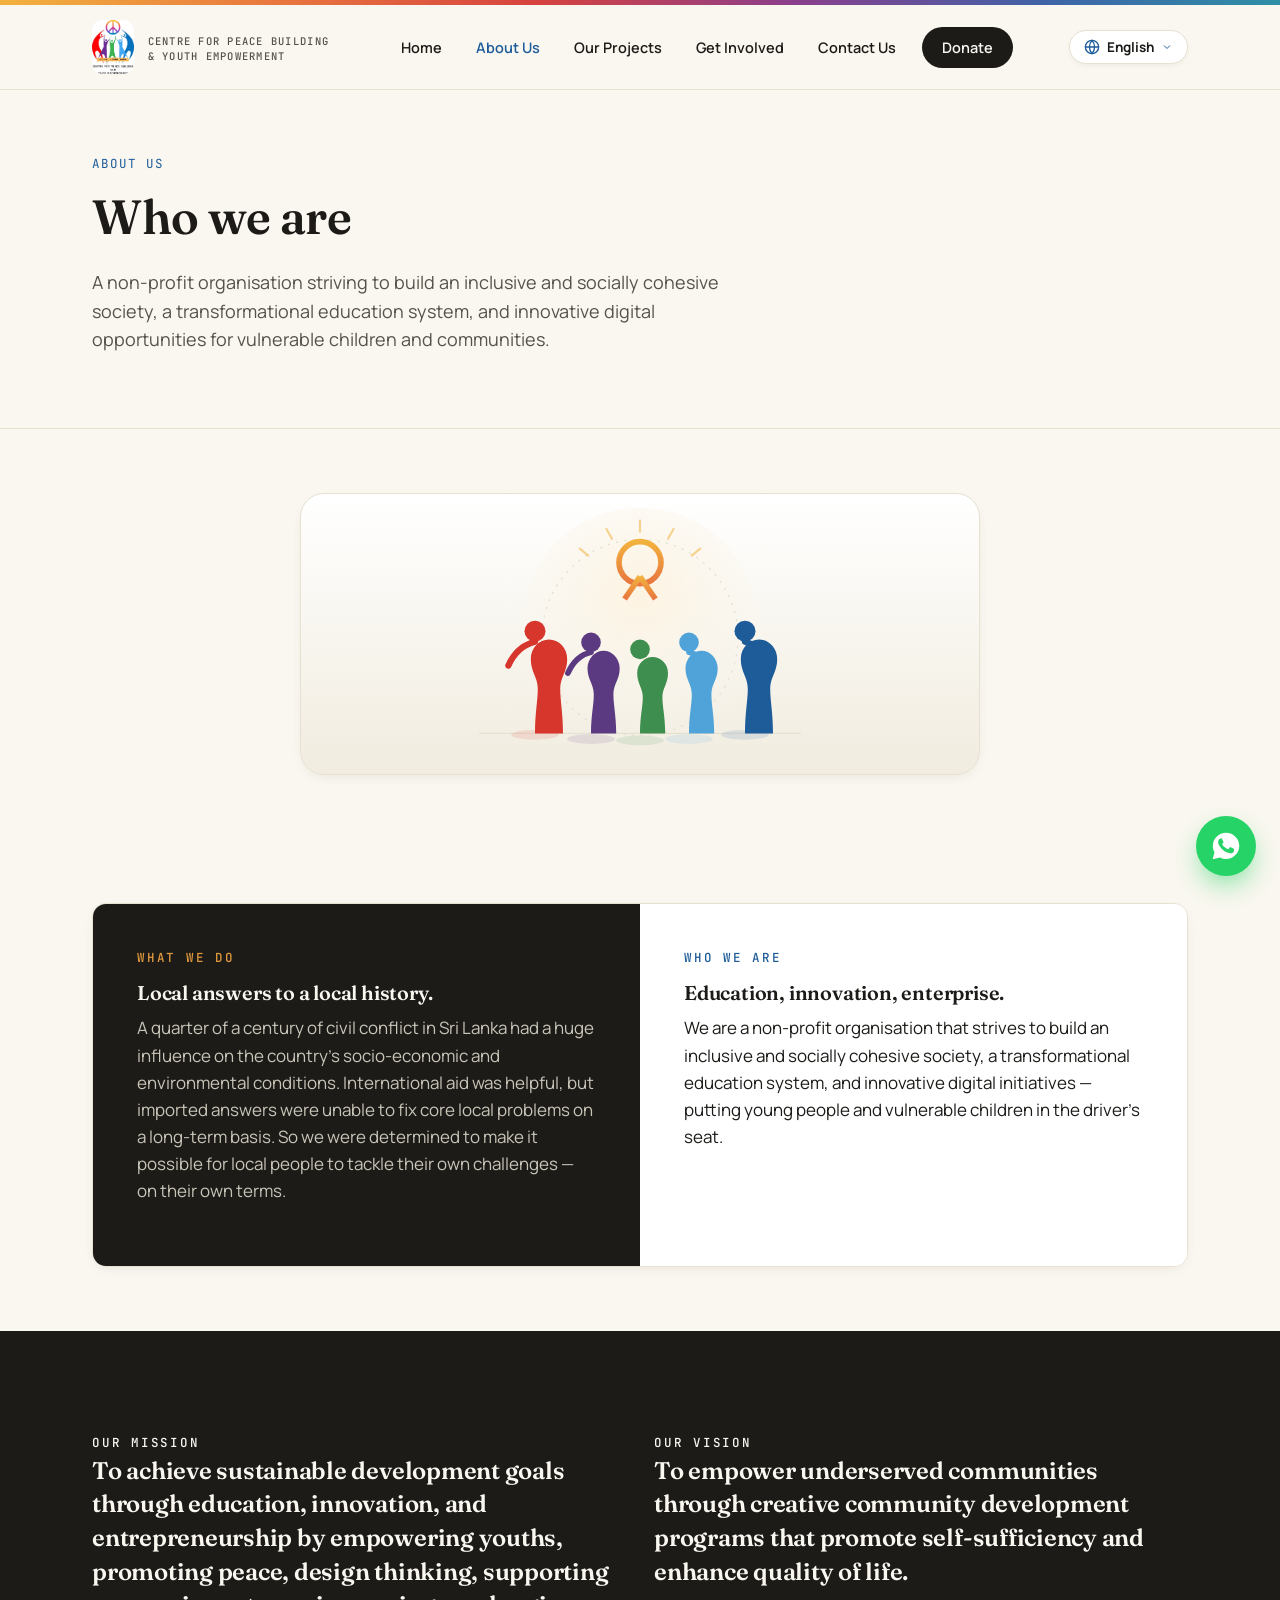
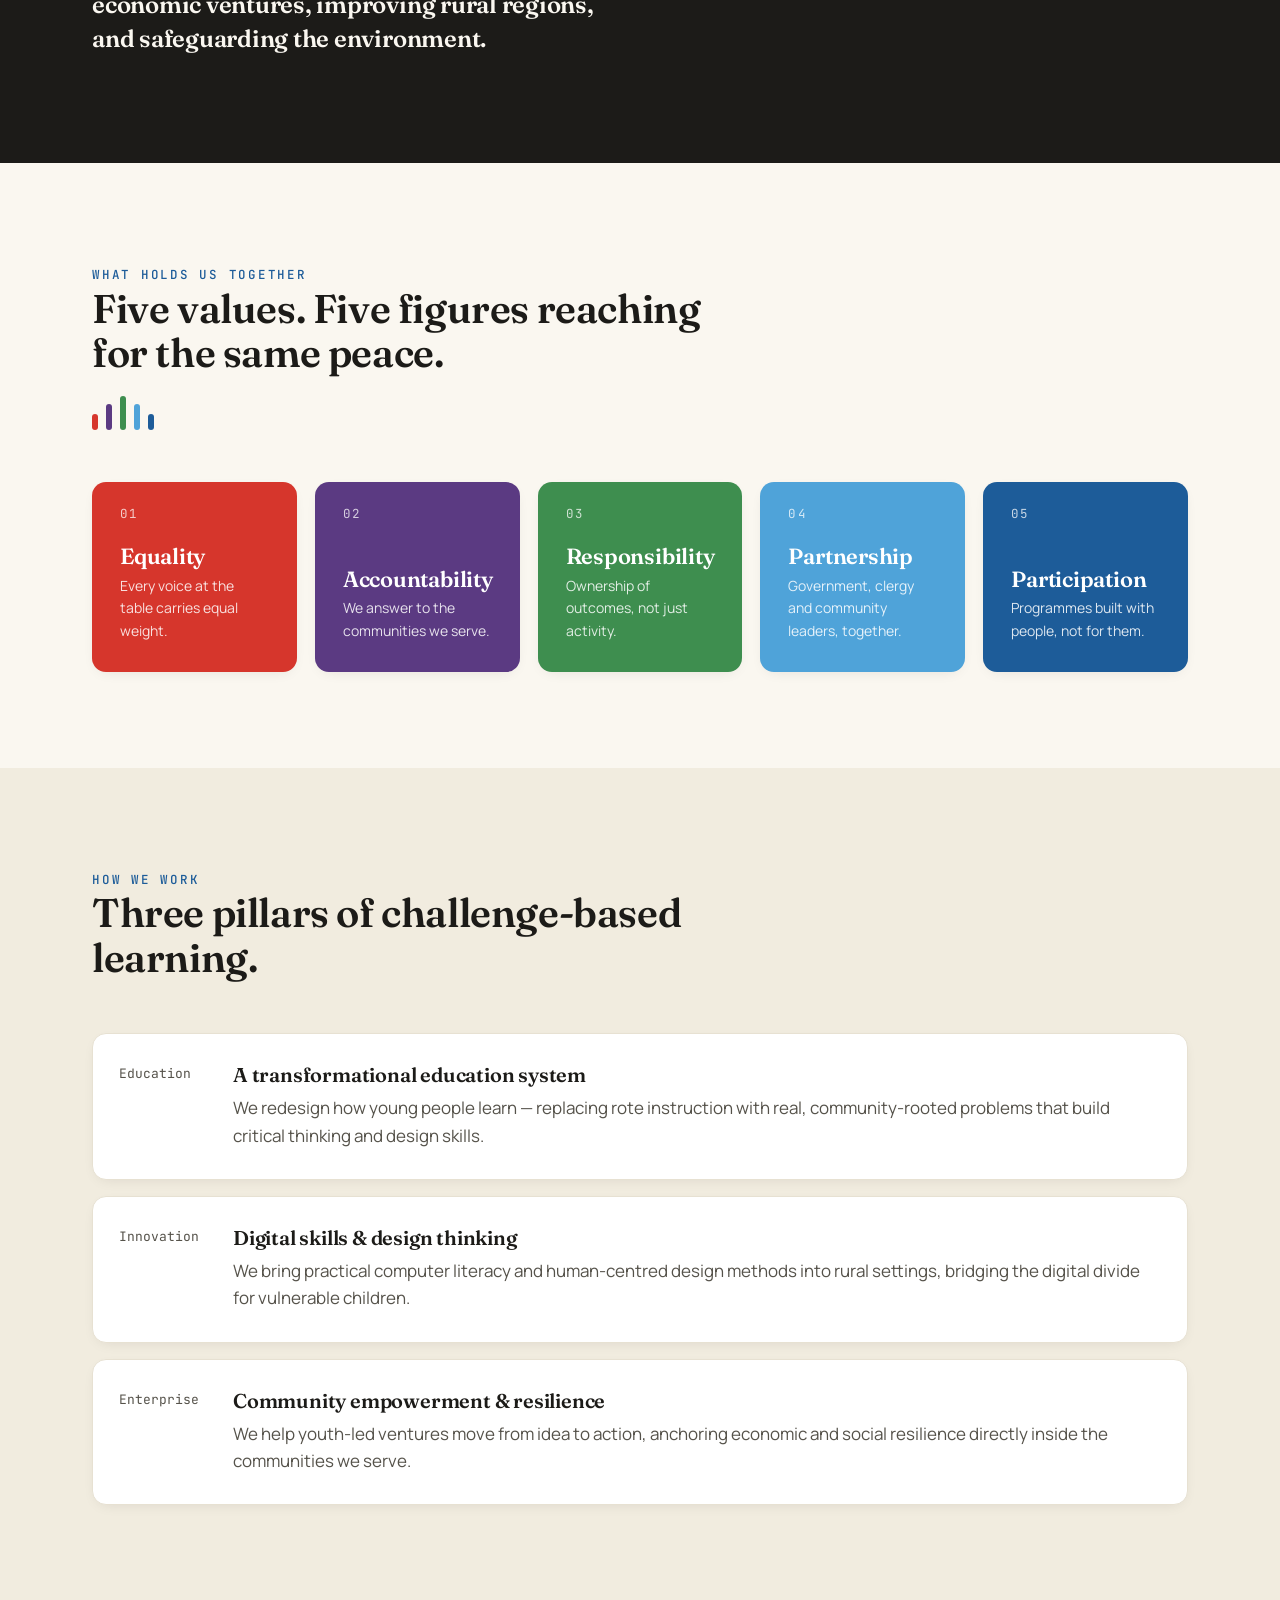
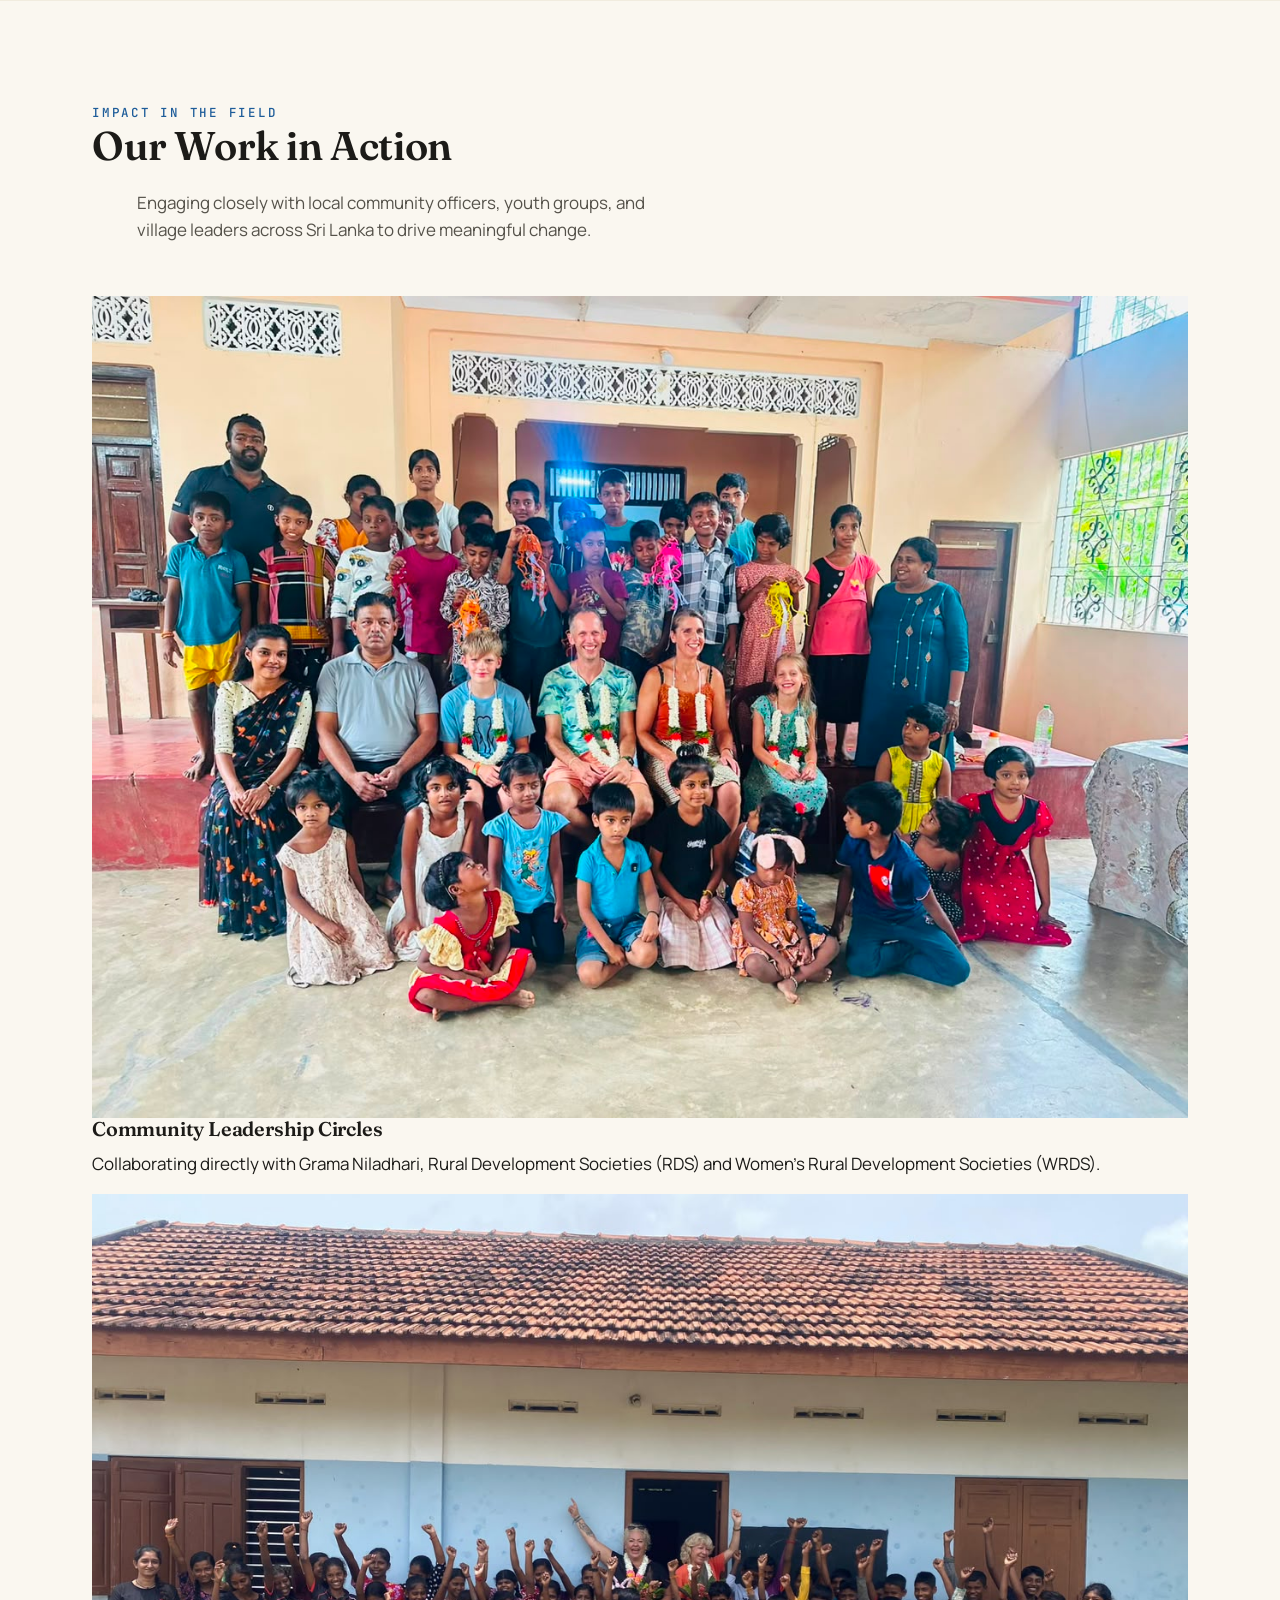
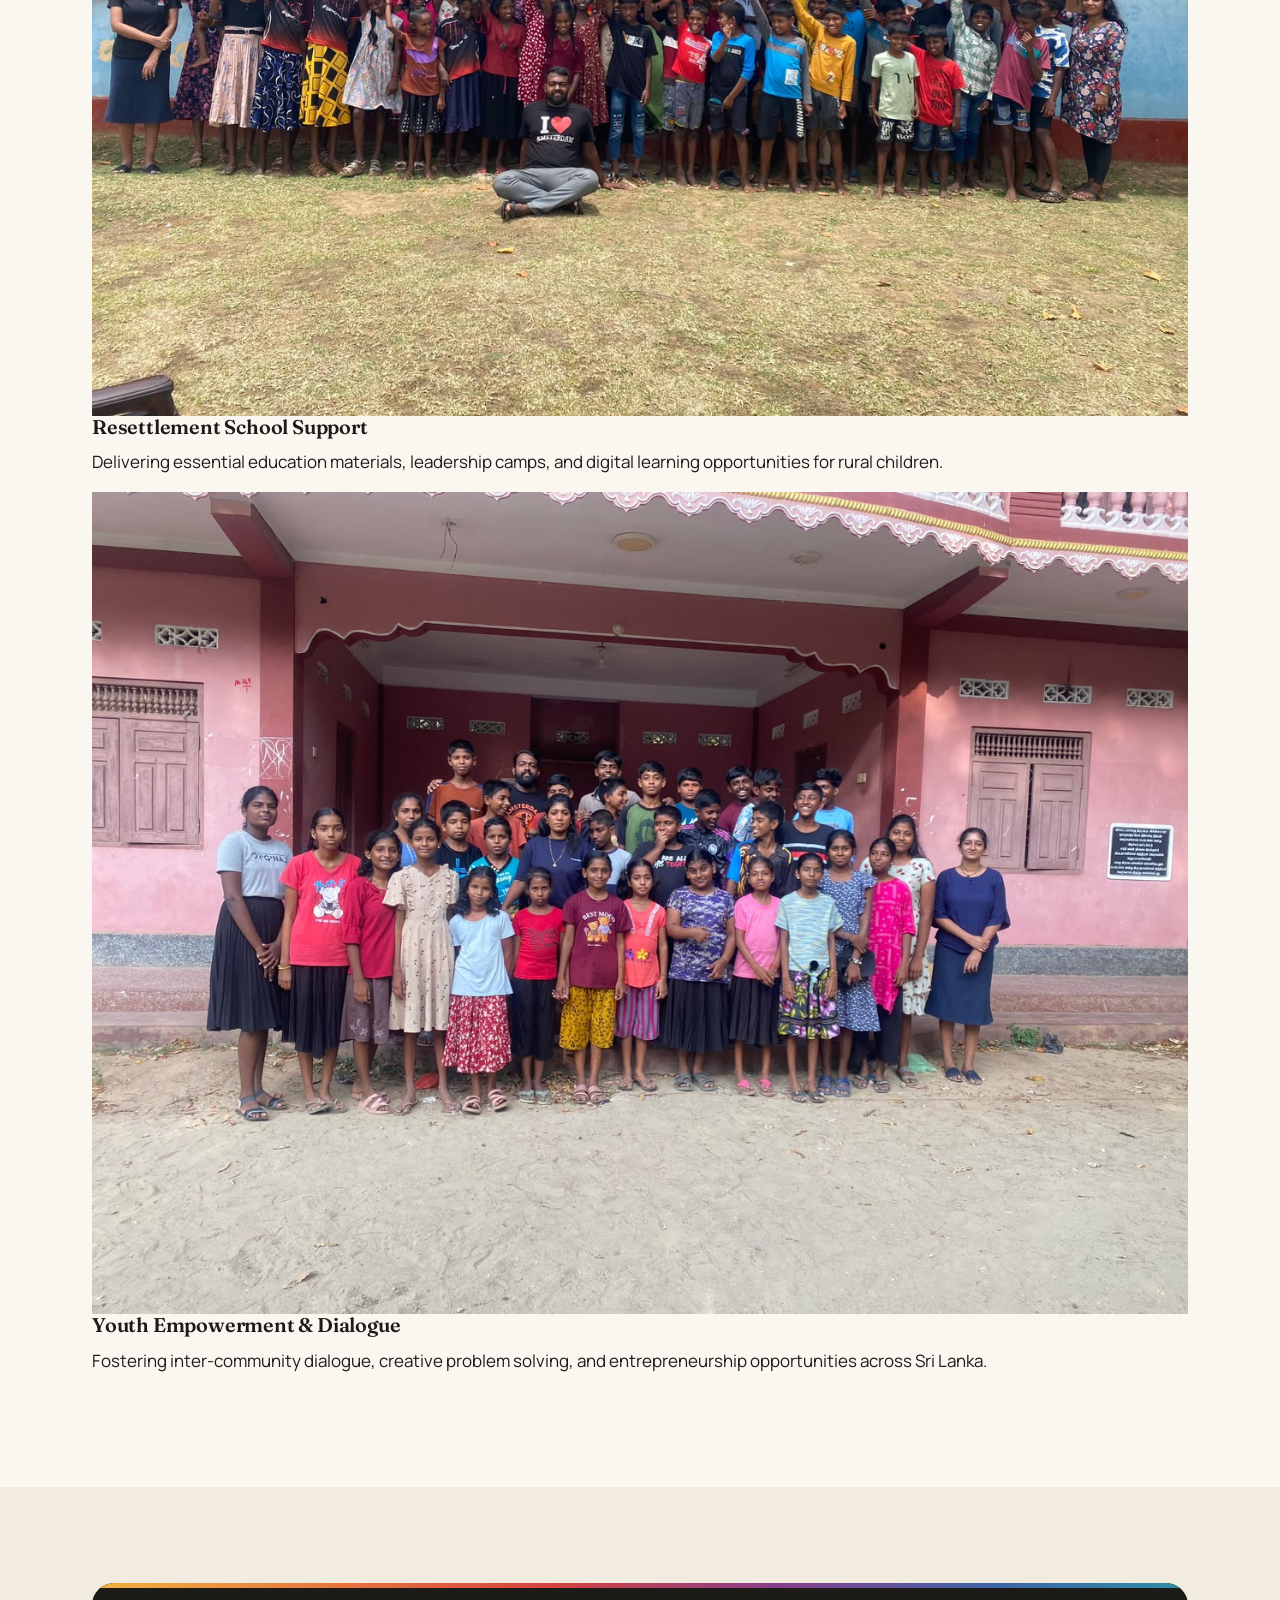
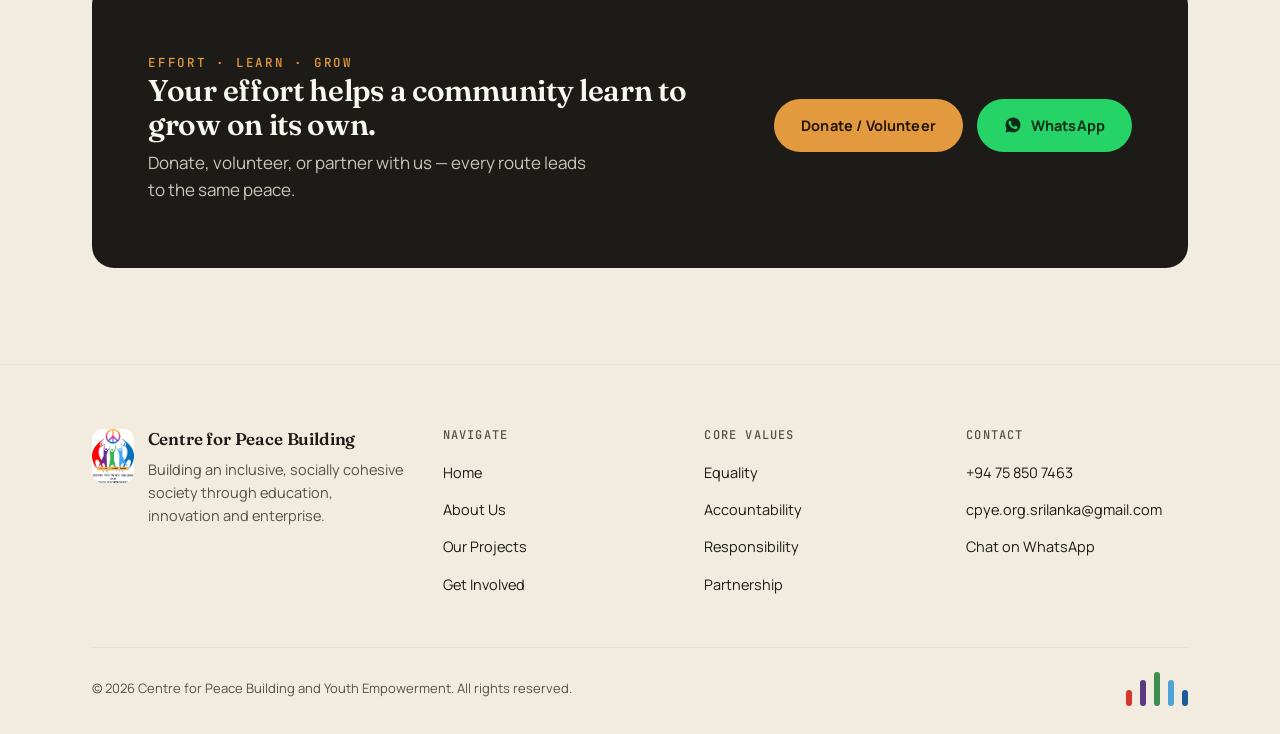
==== commit 77db7017: "Add full data-i18n translation coverage for about, projects, get-involved, contact, and donate pages" ====
--- a/about.html
+++ b/about.html
@@ -55,8 +55,8 @@
 <section class="page-hero">
   <div class="wrap">
     <span class="crumb" data-i18n="about_crumb">About Us</span>
-    <h1 data-i18n="about_title">Built on five values, powered by communities.</h1>
-    <p data-i18n="about_lede">The Centre for Peace Building and Youth Empowerment is a Sri Lankan non-profit that addresses the deep-rooted social, economic and environmental consequences of 25 years of civil conflict.</p>
+    <h1 data-i18n="about_title">Who we are</h1>
+    <p data-i18n="about_lede">A non-profit organisation striving to build an inclusive and socially cohesive society, a transformational education system, and innovative digital opportunities for vulnerable children and communities.</p>
   </div>
 </section>
 
@@ -134,6 +134,24 @@
   </div>
 </section>
 
+<!-- ============ WHO WE ARE / WHAT WE DO ============ -->
+<section class="section-tight">
+  <div class="wrap">
+    <div class="mv-grid reveal">
+      <div class="mv-panel">
+        <span class="eyebrow" data-i18n="about_what_eyebrow">What we do</span>
+        <h3 data-i18n="about_what_title">Local answers to a local history.</h3>
+        <p style="color:#C9C5B8;" data-i18n="about_what_desc">A quarter of a century of civil conflict in Sri Lanka had a huge influence on the country's socio-economic and environmental conditions. International aid was helpful, but imported answers were unable to fix core local problems on a long-term basis. So we were determined to make it possible for local people to tackle their own challenges — on their own terms.</p>
+      </div>
+      <div class="mv-panel">
+        <span class="eyebrow" data-i18n="about_who_eyebrow">Who we are</span>
+        <h3 data-i18n="about_who_title">Education, innovation, enterprise.</h3>
+        <p data-i18n="about_who_desc">We are a non-profit organisation that strives to build an inclusive and socially cohesive society, a transformational education system, and innovative digital initiatives — putting young people and vulnerable children in the driver's seat.</p>
+      </div>
+    </div>
+  </div>
+</section>
+
 <!-- ============ MISSION / VISION STRIP ============ -->
 <section class="bg-ink">
   <div class="wrap">
@@ -188,8 +206,41 @@
   </div>
 </section>
 
+<!-- ============ APPROACH / PILLARS ============ -->
+<section class="bg-deep">
+  <div class="wrap">
+    <div class="section-head">
+      <span class="eyebrow" data-i18n="about_pillars_eyebrow">How we work</span>
+      <h2 data-i18n="about_pillars_title">Three pillars of challenge-based learning.</h2>
+    </div>
+    <div class="pillars reveal">
+      <div class="pillar">
+        <span class="tag" data-i18n="pillar_1_tag">Education</span>
+        <div>
+          <h3 data-i18n="pillar_1_title">A transformational education system</h3>
+          <p data-i18n="pillar_1_desc">We redesign how young people learn — replacing rote instruction with real, community-rooted problems that build critical thinking and design skills.</p>
+        </div>
+      </div>
+      <div class="pillar">
+        <span class="tag" data-i18n="pillar_2_tag">Innovation</span>
+        <div>
+          <h3 data-i18n="pillar_2_title">Digital skills &amp; design thinking</h3>
+          <p data-i18n="pillar_2_desc">We bring practical computer literacy and human-centred design methods into rural settings, bridging the digital divide for vulnerable children.</p>
+        </div>
+      </div>
+      <div class="pillar">
+        <span class="tag" data-i18n="pillar_3_tag">Enterprise</span>
+        <div>
+          <h3 data-i18n="pillar_3_title">Community empowerment &amp; resilience</h3>
+          <p data-i18n="pillar_3_desc">We help youth-led ventures move from idea to action, anchoring economic and social resilience directly inside the communities we serve.</p>
+        </div>
+      </div>
+    </div>
+  </div>
+</section>
+
 <!-- ============ OUR WORK IN ACTION ============ -->
-<section class="bg-deep">
+<section>
   <div class="wrap">
     <div class="section-head">
       <span class="eyebrow" data-i18n="about_work_eyebrow">Impact in the field</span>
@@ -201,24 +252,24 @@
       <div class="team-card reveal">
         <img src="images/community-partnership-leaders.jpg" alt="Community partnership leaders and officers">
         <div class="team-meta">
-          <h3>Community Leadership Circles</h3>
-          <p>Collaborating directly with Grama Niladhari, Rural Development Societies (RDS) and Women's Rural Development Societies (WRDS).</p>
+          <h3 data-i18n="work_1_title">Community Leadership Circles</h3>
+          <p data-i18n="work_1_desc">Collaborating directly with Grama Niladhari, Rural Development Societies (RDS) and Women's Rural Development Societies (WRDS).</p>
         </div>
       </div>
 
       <div class="team-card reveal">
         <img src="images/resettlement-school-celebration.jpg" alt="Resettlement school event and youth engagement">
         <div class="team-meta">
-          <h3>Resettlement School Support</h3>
-          <p>Delivering essential education materials, leadership camps, and digital learning opportunities for rural children.</p>
+          <h3 data-i18n="work_2_title">Resettlement School Support</h3>
+          <p data-i18n="work_2_desc">Delivering essential education materials, leadership camps, and digital learning opportunities for rural children.</p>
         </div>
       </div>
 
       <div class="team-card reveal">
         <img src="images/community-youth-gathering.jpg" alt="Grassroots youth gathering">
         <div class="team-meta">
-          <h3>Youth Empowerment &amp; Dialogue</h3>
-          <p>Fostering inter-community dialogue, creative problem solving, and entrepreneurship opportunities across Sri Lanka.</p>
+          <h3 data-i18n="work_3_title">Youth Empowerment &amp; Dialogue</h3>
+          <p data-i18n="work_3_desc">Fostering inter-community dialogue, creative problem solving, and entrepreneurship opportunities across Sri Lanka.</p>
         </div>
       </div>
     </div>
@@ -226,7 +277,7 @@
 </section>
 
 <!-- ============ CTA ============ -->
-<section>
+<section class="bg-deep">
   <div class="wrap">
     <div class="cta-banner reveal">
       <div>
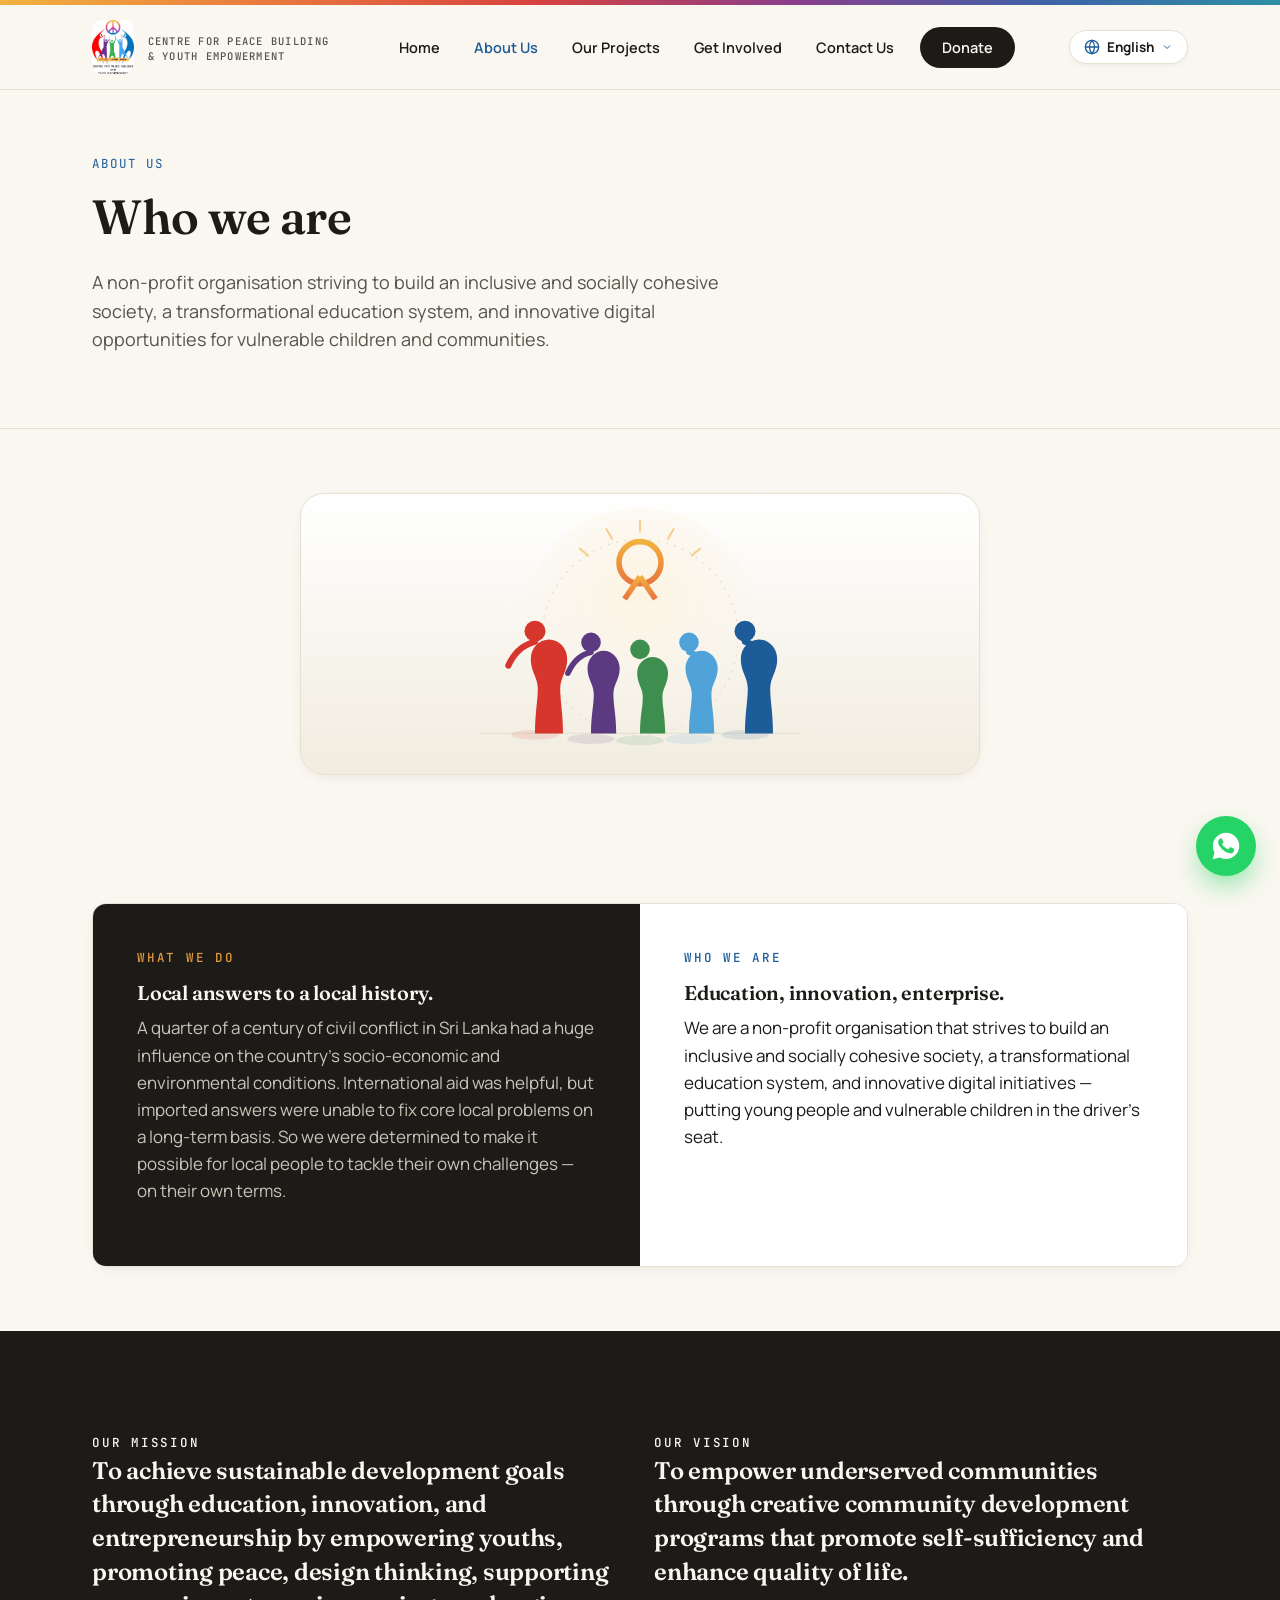
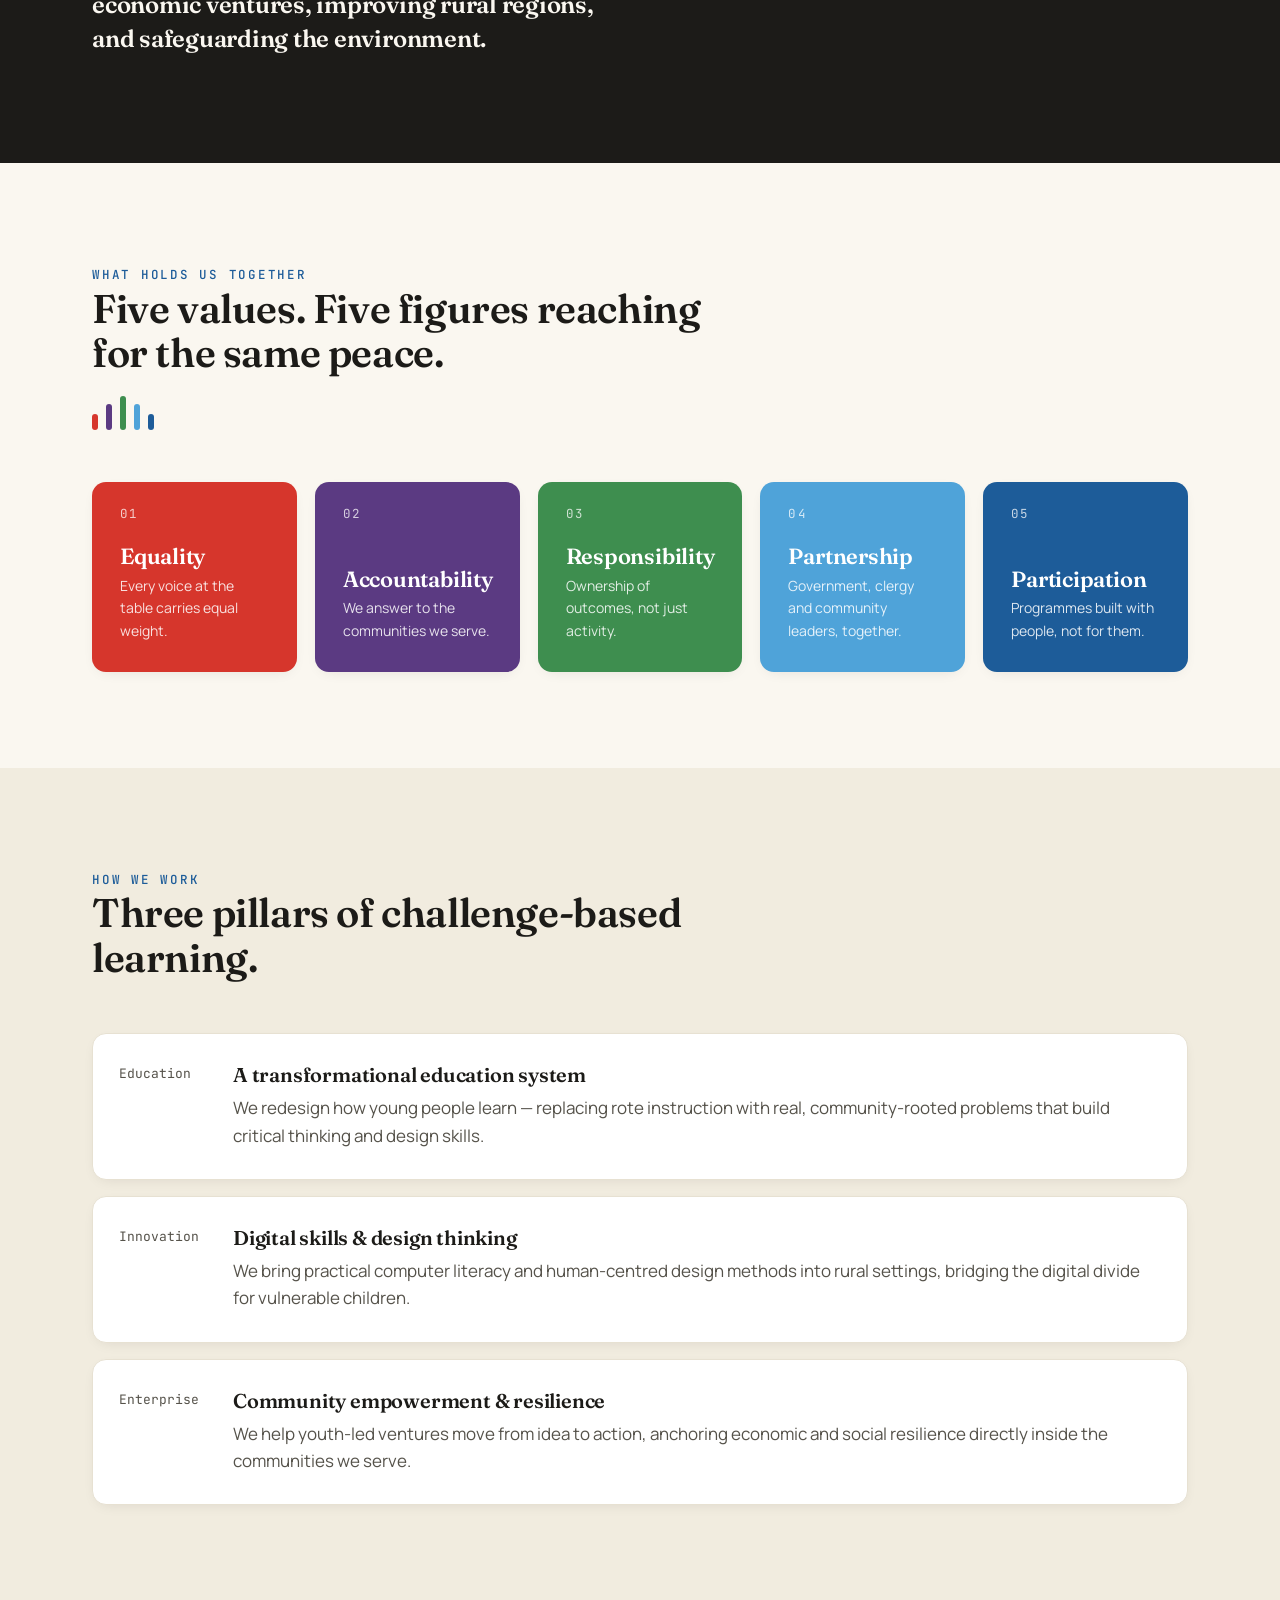
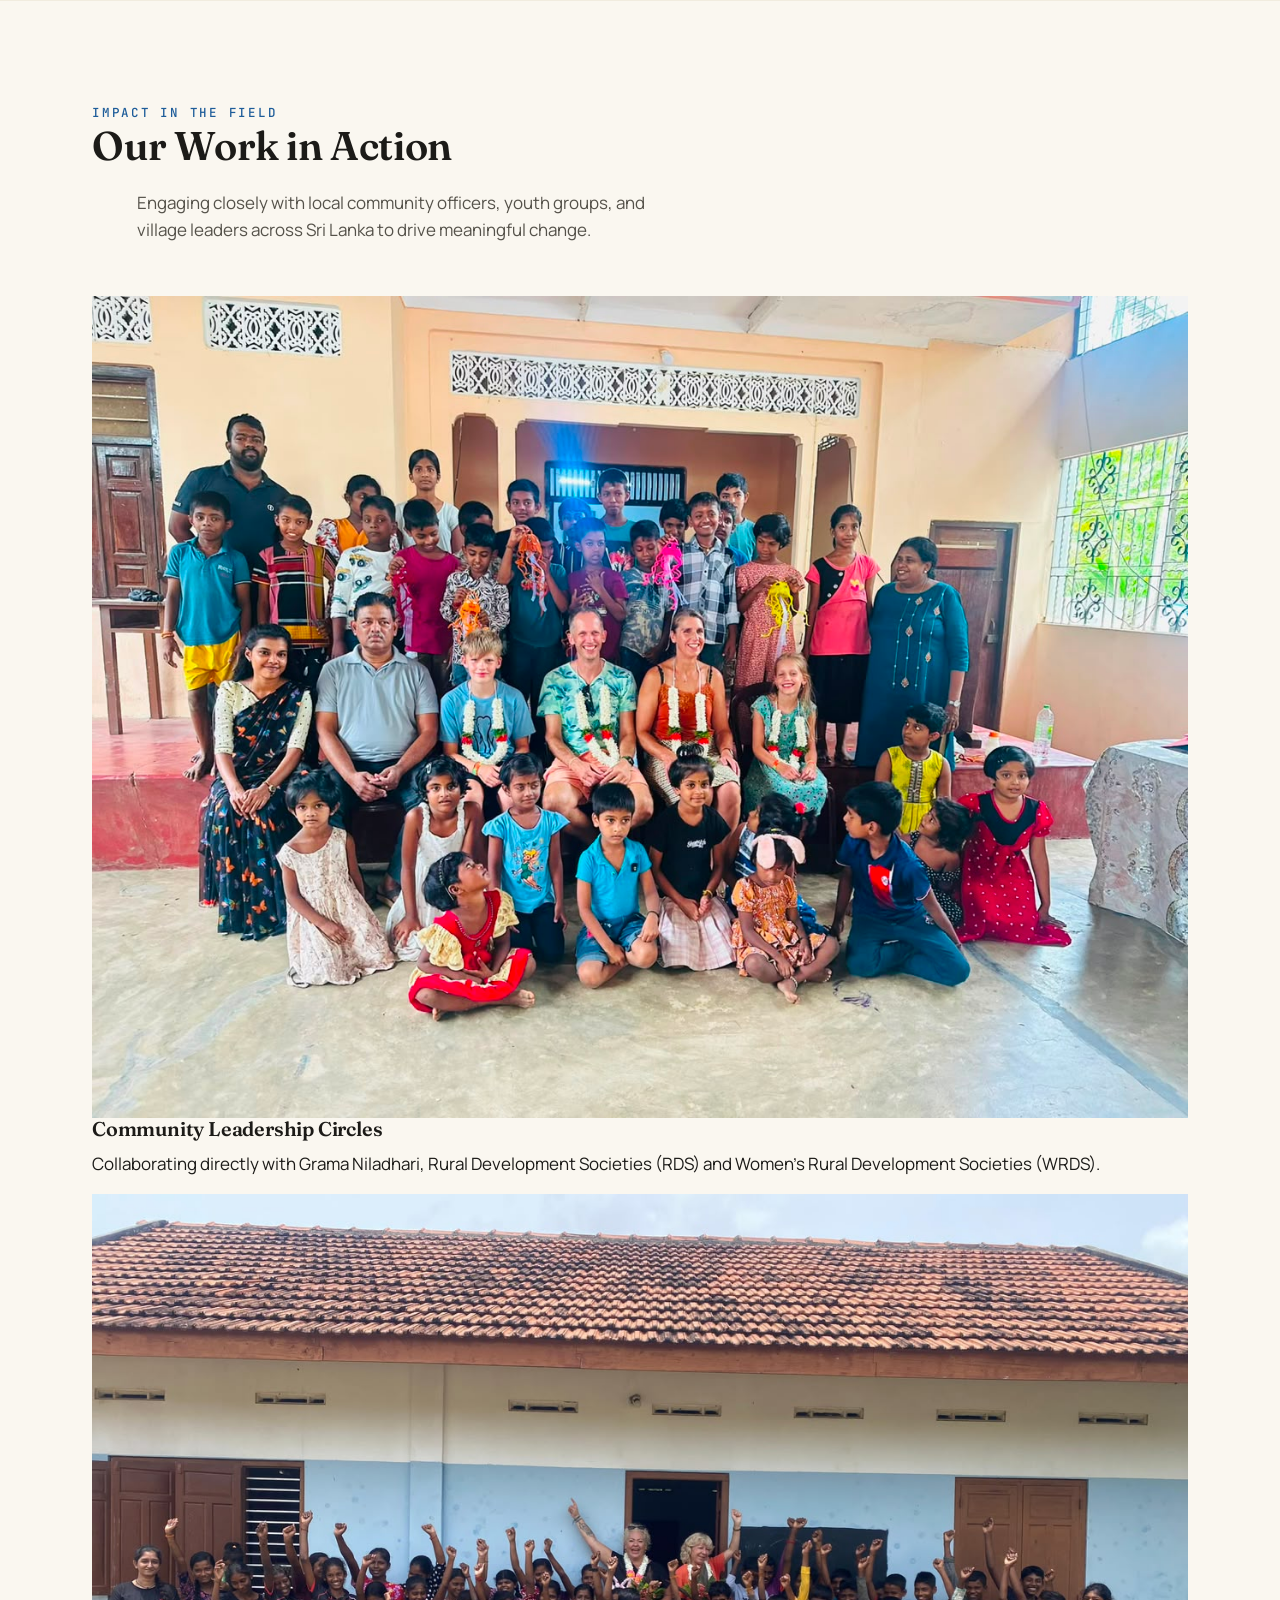
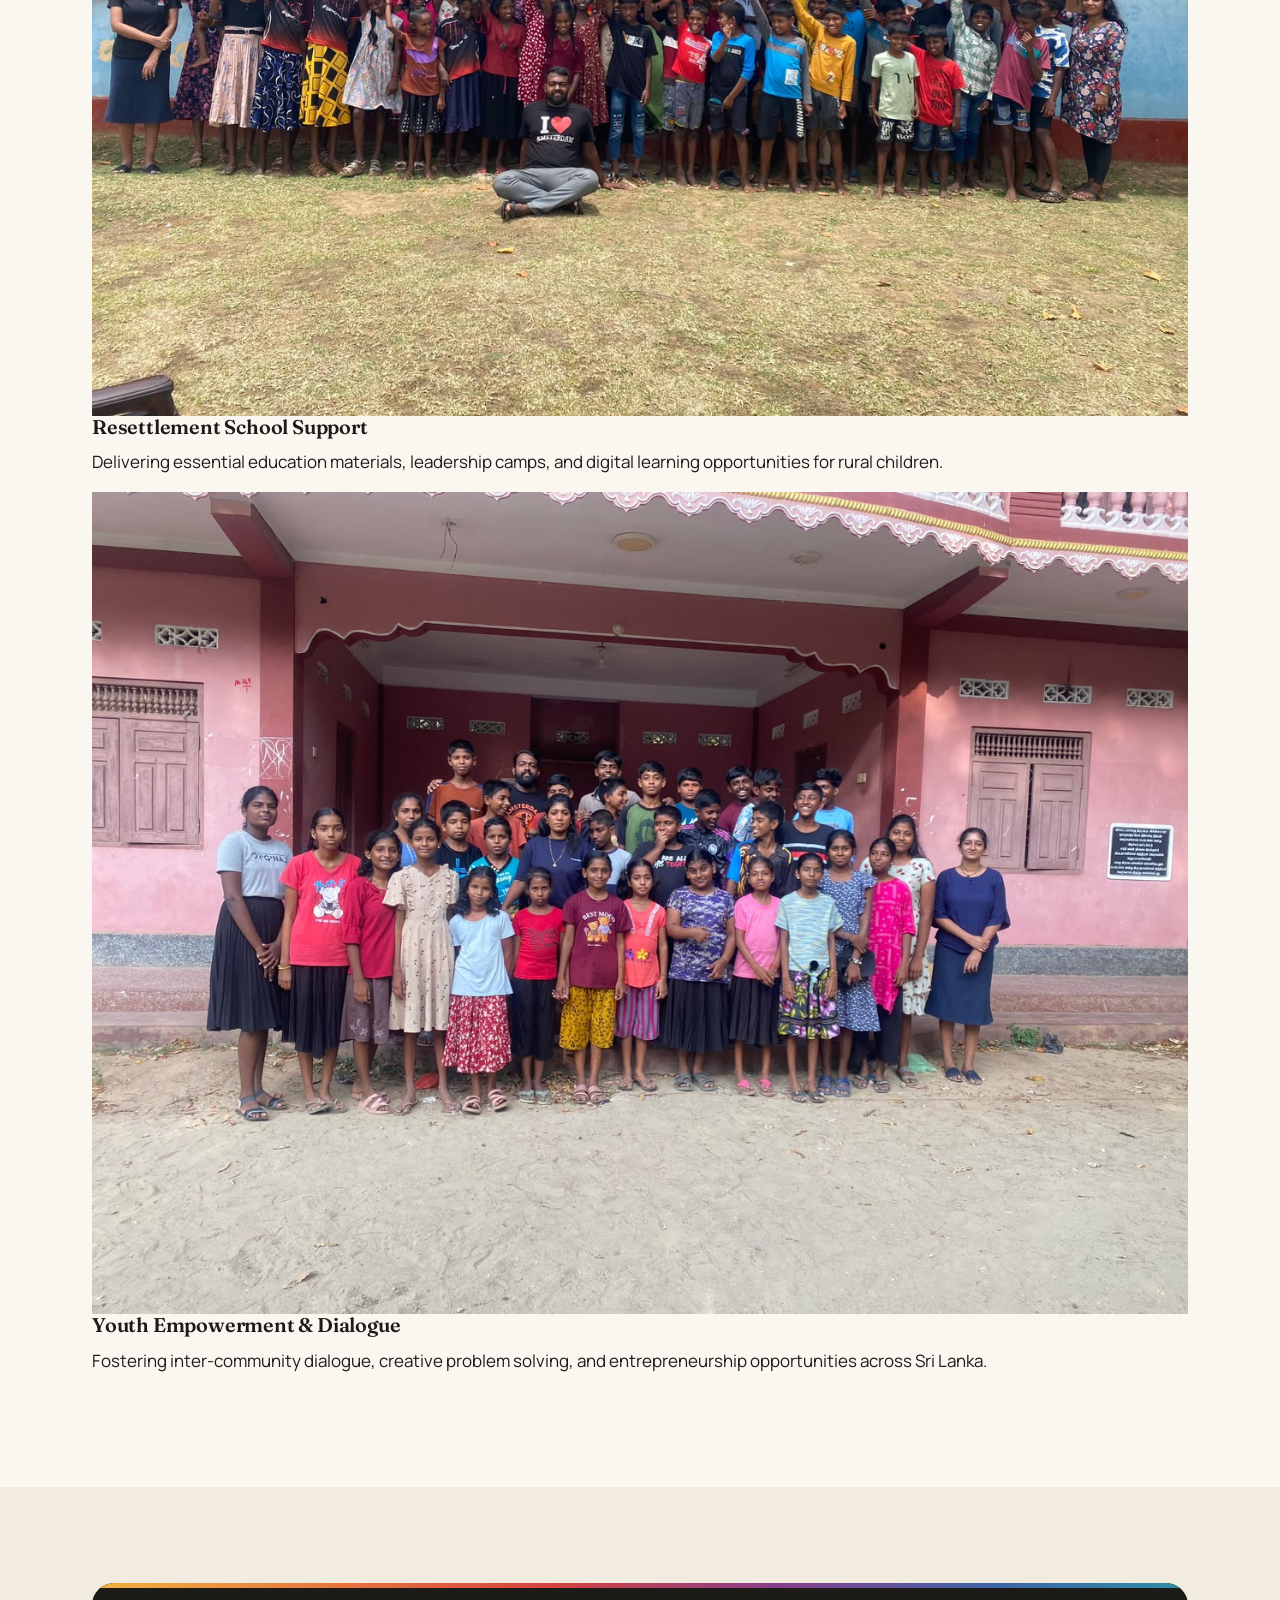
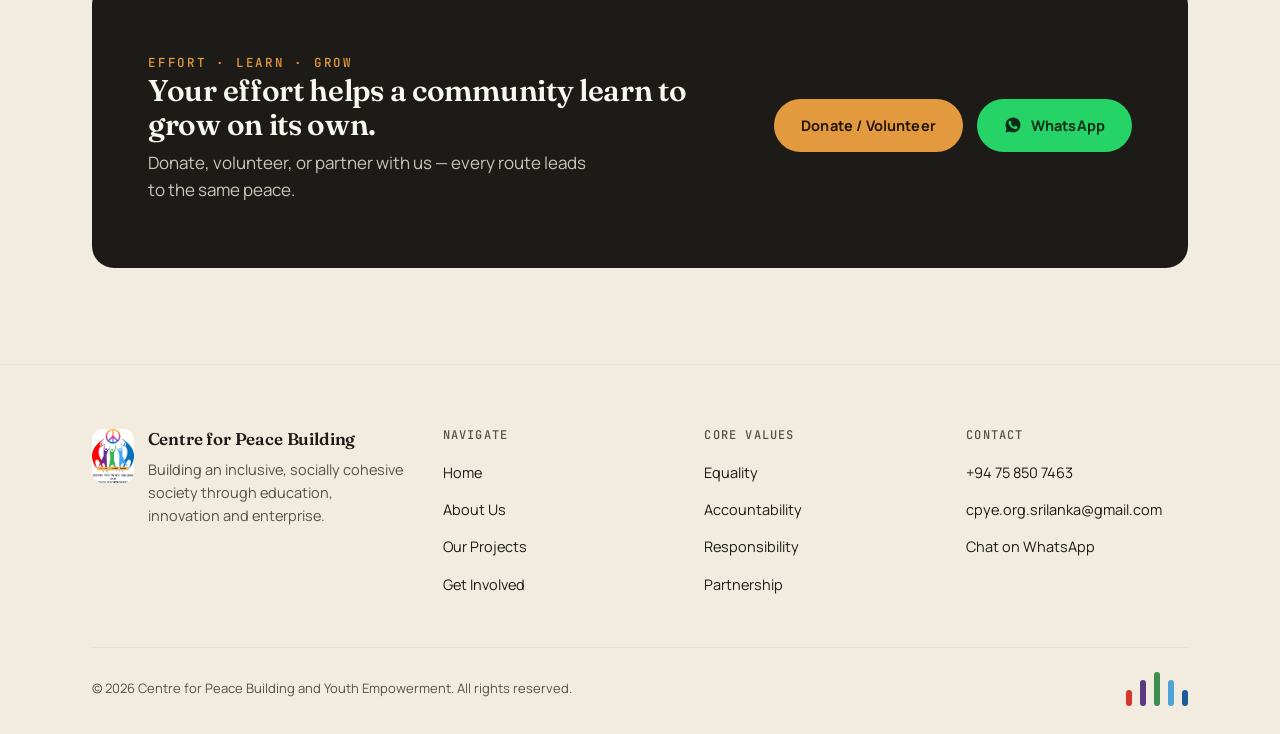
==== commit f50581cc: "Add CSS cache-buster v=3.0 across all pages and refine mobile drawer donate button" ====
--- a/about.html
+++ b/about.html
@@ -6,8 +6,8 @@
 <title>About Us | Centre for Peace Building and Youth Empowerment</title>
 <meta name="description" content="Learn about CPYE's mission, values and grassroots peacebuilding &amp; youth empowerment work in Sri Lanka.">
 <link rel="icon" href="images/logo.jpeg">
-<link rel="stylesheet" href="css/base.css">
-<link rel="stylesheet" href="css/about.css">
+<link rel="stylesheet" href="css/base.css?v=3.0">
+<link rel="stylesheet" href="css/about.css?v=3.0">
 </head>
 <body>
 
--- a/css/base.css
+++ b/css/base.css
@@ -123,14 +123,18 @@
 }
 .main-nav a:hover{background:var(--paper-deep);}
 .main-nav a.active{color:var(--v-blue);}
-.nav-cta{
-  margin-left:8px;
-  background:var(--ink);
-  color:var(--paper) !important;
-  padding:11px 20px !important;
-  border-radius:30px !important;
-}
-.nav-cta:hover{background:var(--v-blue) !important;}
+@media (min-width: 721px) {
+  .site-header .nav-cta{
+    margin-left:8px;
+    background:var(--ink);
+    color:var(--paper) !important;
+    padding:11px 22px;
+    border-radius:30px;
+  }
+  .site-header .nav-cta:hover{
+    background:var(--v-blue);
+  }
+}
 
 .nav-toggle{
   display:none;background:none;border:0;cursor:pointer;padding:8px;
@@ -490,48 +494,166 @@
 
   .nav-toggle{display:block;}
   .main-nav{
-    position:fixed;inset:0;background:var(--paper);
-    transform:translateX(100%);transition:transform .28s ease;
-    z-index:75;overflow-y:auto;
-    padding:20px;
+    position:fixed;inset:0;
+    background:linear-gradient(180deg, #FAF7F0 0%, #F5EFE3 100%);
+    transform:translateX(100%);transition:transform .32s cubic-bezier(0.16, 1, 0.3, 1);
+    z-index:99;overflow-y:auto;
+    padding:24px 22px 40px;
     display:flex;flex-direction:column;
+    box-shadow:-8px 0 32px rgba(0,0,0,0.15);
   }
   .main-nav.open{transform:translateX(0);}
   .nav-panel-head{
     display:flex;align-items:center;justify-content:space-between;
-    padding-bottom:18px;margin-bottom:8px;border-bottom:1px solid var(--line);
-  }
-  .nav-panel-head img{height:38px;border-radius:8px;}
+    padding-bottom:18px;margin-bottom:16px;border-bottom:1px solid rgba(227, 154, 62, 0.2);
+  }
+  .nav-panel-head img{height:46px;width:auto;border-radius:12px;box-shadow:0 4px 12px rgba(0,0,0,0.06);}
   .nav-close{
     display:flex;align-items:center;justify-content:center;
-    width:40px;height:40px;border-radius:50%;
-    background:var(--paper-deep);border:0;cursor:pointer;
-  }
-  .nav-close svg{width:18px;height:18px;}
-  .main-nav ul{flex-direction:column;align-items:stretch;gap:4px;}
-  .main-nav a{padding:16px;font-size:17px;}
-  .main-nav .nav-cta{text-align:center;justify-content:center;margin-left:0;margin-top:8px;}
-
-  .mobile-actions{display:block;}
+    width:42px;height:42px;border-radius:50%;
+    background:#fff;border:1px solid var(--line);
+    cursor:pointer;color:var(--ink);
+    box-shadow:0 2px 10px rgba(0,0,0,0.06);
+    transition:transform .18s ease;
+  }
+  .nav-close:hover{transform:scale(1.08);}
+  .nav-close svg{width:20px;height:20px;}
+  
+  .main-nav ul{
+    list-style:none;padding:0;margin:0;
+    display:flex;flex-direction:column;gap:8px;
+    width:100%;
+  }
+  .main-nav li{width:100%;}
+  .main-nav a{
+    display:flex;align-items:center;
+    width:100%;box-sizing:border-box;
+    padding:14px 18px;
+    font-size:16px;font-weight:600;
+    color:var(--ink);
+    border-radius:14px;
+    background:rgba(255,255,255,0.7);
+    border:1px solid rgba(28,27,24,0.06);
+    text-decoration:none;
+    transition:all .18s ease;
+  }
+  .main-nav a:hover, .main-nav a.active{
+    background:#fff;
+    color:var(--v-blue);
+    border-color:rgba(29, 92, 153, 0.25);
+    box-shadow:0 4px 14px -4px rgba(29, 92, 153, 0.15);
+    transform:translateX(4px);
+  }
+
+  /* Ultra-Premium Full-Width Mobile Donate CTA Button */
+  .main-nav .nav-cta{
+    display:flex !important;
+    align-items:center !important;
+    justify-content:center !important;
+    gap:8px !important;
+    width:100% !important;
+    box-sizing:border-box !important;
+    margin-top:14px !important;
+    margin-left:0 !important;
+    padding:16px 20px !important;
+    background:linear-gradient(135deg, #E39A3E 0%, #D47B28 100%) !important;
+    color:#ffffff !important;
+    font-size:16.5px !important;
+    font-weight:800 !important;
+    letter-spacing:0.02em !important;
+    border-radius:16px !important;
+    border:none !important;
+    box-shadow:0 10px 28px -6px rgba(227, 154, 62, 0.55) !important;
+    transform:none !important;
+  }
+  .main-nav .nav-cta:hover{
+    background:linear-gradient(135deg, #D47B28 0%, #B8631B 100%) !important;
+    box-shadow:0 14px 34px -6px rgba(227, 154, 62, 0.7) !important;
+  }
+
+  /* Hide large footer on mobile view as requested */
+  .site-footer{display:none !important;}
+
+  .mobile-actions{
+    display:block;
+    background:rgba(250, 247, 240, 0.98);
+    backdrop-filter:blur(16px);
+    -webkit-backdrop-filter:blur(16px);
+    border-top:1px solid rgba(227, 154, 62, 0.25);
+    box-shadow:0 -4px 20px rgba(0,0,0,0.08);
+    padding:6px 4px calc(6px + env(safe-area-inset-bottom));
+  }
+  .mobile-actions .wrap{
+    display:flex;
+    justify-content:space-between;
+    align-items:center;
+    gap:4px;
+    padding:0 4px;
+  }
+  .mobile-actions a{
+    flex:1;
+    display:flex;
+    flex-direction:column;
+    align-items:center;
+    justify-content:center;
+    gap:2px;
+    padding:6px 2px;
+    border-radius:10px;
+    font-size:10.5px;
+    font-weight:600;
+    color:var(--ink-soft);
+    text-decoration:none;
+    white-space:nowrap;
+    transition:all .18s ease;
+  }
+  .mobile-actions a svg{
+    width:19px;
+    height:19px;
+    stroke-width:2;
+  }
+  .mobile-actions a.active{
+    color:var(--v-blue);
+    background:rgba(29, 92, 153, 0.08);
+    font-weight:700;
+  }
+  /* Highlight Donate tab stylishly and cleanly on mobile */
+  .mobile-actions a[href="donate.html"],
+  .mobile-actions a:last-child{
+    color:var(--clay) !important;
+    font-weight:700;
+    background:rgba(227, 154, 62, 0.12);
+    border-radius:12px;
+    padding:6px 4px;
+  }
+  .mobile-actions a[href="donate.html"].active,
+  .mobile-actions a:last-child.active{
+    background:var(--clay);
+    color:#fff !important;
+  }
+  .mobile-actions a[href="donate.html"].active svg,
+  .mobile-actions a:last-child.active svg{
+    stroke:#fff;
+  }
+
   .wa-float{
     display:flex !important;
-    right:16px;
-    bottom:74px; /* Floats directly in the corner above the 5 sticky tabs */
-    width:52px;
-    height:52px;
-  }
-  .wa-float svg{width:28px;height:28px;}
-  body{padding-bottom:72px;}
-
-  section{padding:56px 0;}
-  .section-tight{padding:44px 0;}
-  .section-head{margin-bottom:32px;}
-  .cta-banner{padding:32px 24px;border-radius:16px;}
-  .cta-banner h2{font-size:24px;}
+    right:14px;
+    bottom:68px; /* Floats directly in the corner above the sticky bar */
+    width:50px;
+    height:50px;
+  }
+  .wa-float svg{width:26px;height:26px;}
+  body{padding-bottom:68px;}
+
+  section{padding:48px 0;}
+  .section-tight{padding:36px 0;}
+  .section-head{margin-bottom:28px;}
+  .cta-banner{padding:28px 20px;border-radius:16px;}
+  .cta-banner h2{font-size:22px;}
   .cta-actions{flex-direction:column;}
   .cta-actions .btn{width:100%;justify-content:center;}
   .img-frame{padding:12px;border-radius:18px;}
-  .page-hero{padding:44px 0 36px;}
+  .page-hero{padding:38px 0 30px;}
   .values-grid{grid-template-columns:repeat(2,minmax(0,1fr));}
 }
 
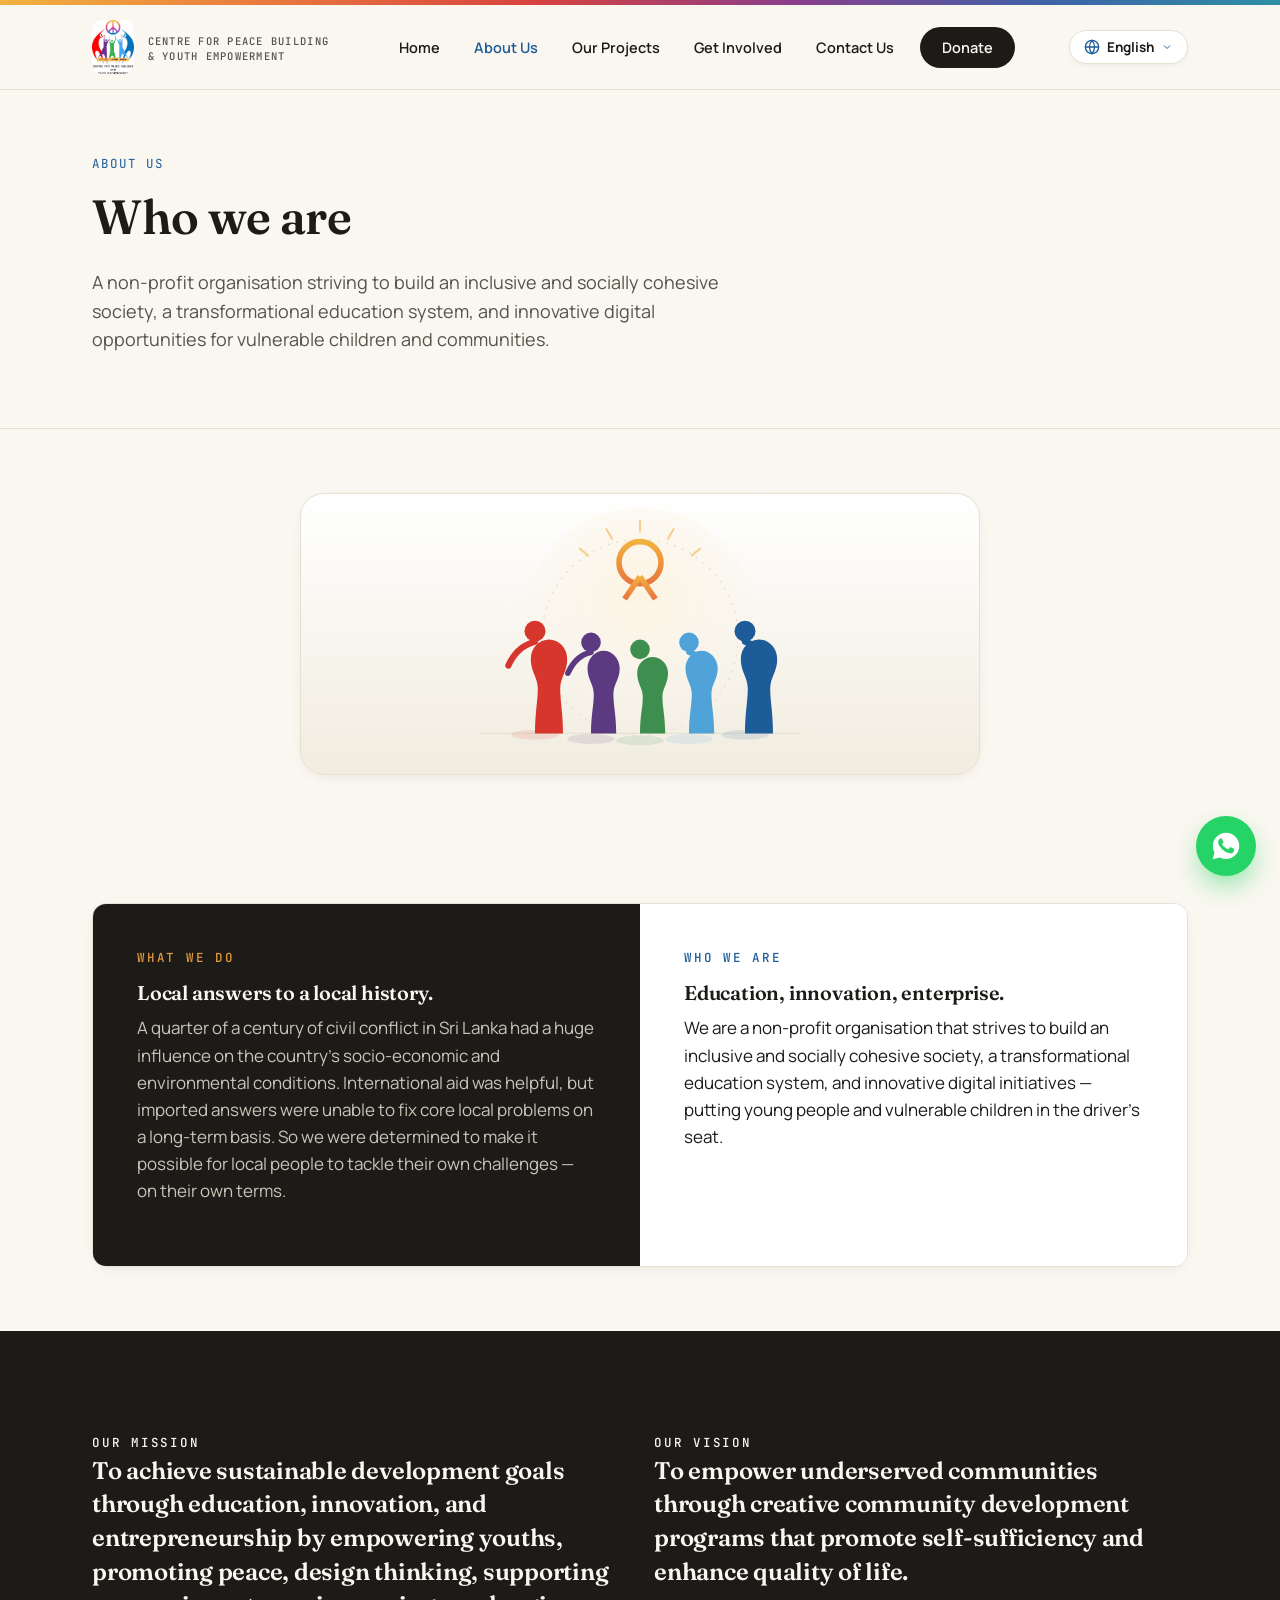
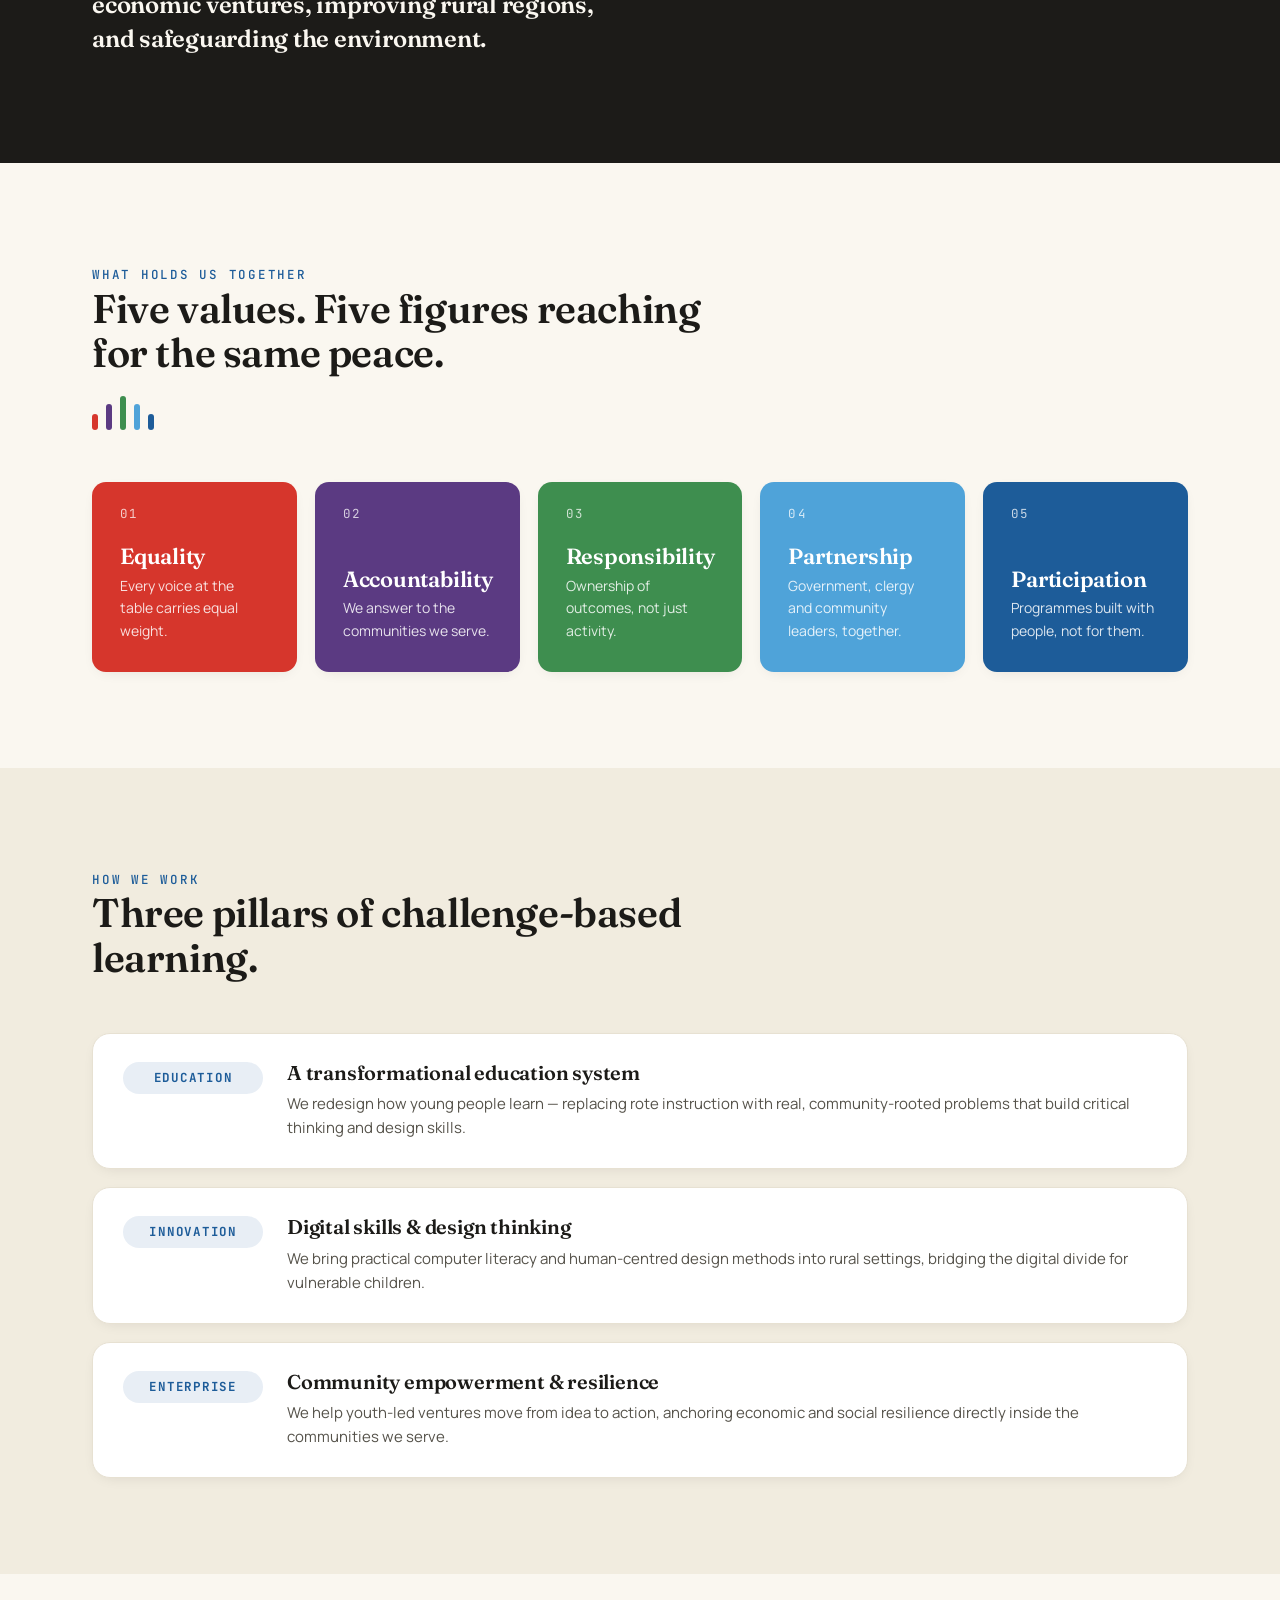
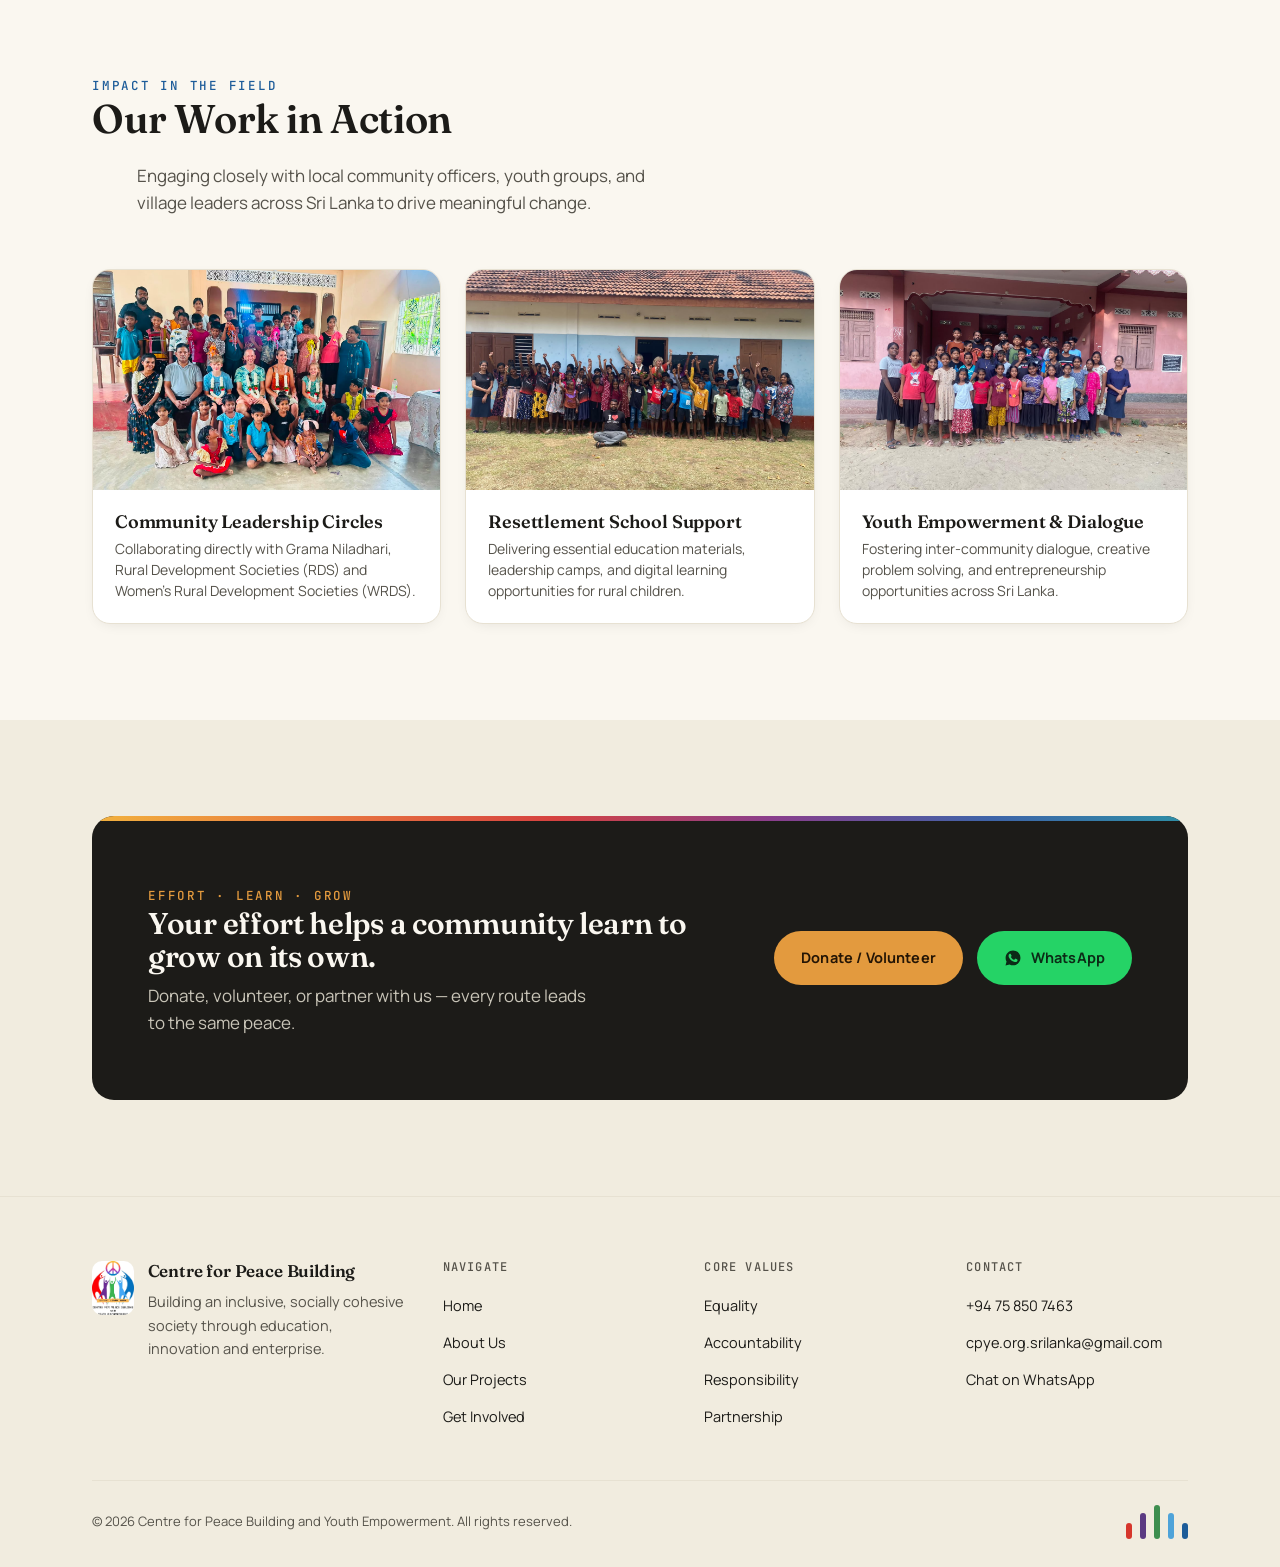
==== commit 0c173dff: "Fix pillars tag overlapping on mobile and center 5th core value card" ====
--- a/about.html
+++ b/about.html
@@ -6,8 +6,8 @@
 <title>About Us | Centre for Peace Building and Youth Empowerment</title>
 <meta name="description" content="Learn about CPYE's mission, values and grassroots peacebuilding &amp; youth empowerment work in Sri Lanka.">
 <link rel="icon" href="images/logo.jpeg">
-<link rel="stylesheet" href="css/base.css?v=3.0">
-<link rel="stylesheet" href="css/about.css?v=3.0">
+<link rel="stylesheet" href="css/base.css?v=3.2">
+<link rel="stylesheet" href="css/about.css?v=3.2">
 </head>
 <body>
 
--- a/css/base.css
+++ b/css/base.css
@@ -654,12 +654,27 @@
   .cta-actions .btn{width:100%;justify-content:center;}
   .img-frame{padding:12px;border-radius:18px;}
   .page-hero{padding:38px 0 30px;}
-  .values-grid{grid-template-columns:repeat(2,minmax(0,1fr));}
-}
-
-@media (max-width:400px){
+  
+  .values-grid{
+    grid-template-columns:repeat(2,minmax(0,1fr));
+    gap:16px;
+  }
+  .values-grid .value-card:nth-child(5){
+    grid-column: 1 / -1;
+    width: 100%;
+    max-width: 300px;
+    margin: 0 auto;
+  }
+}
+
+@media (max-width:520px){
   .wrap{padding:0 16px;}
   .btn{padding:12px 20px;font-size:13.5px;}
   .brand-name{display:none;}
-  .values-grid{grid-template-columns:1fr;}
-}
+  .values-grid{grid-template-columns:1fr;gap:14px;}
+  .values-grid .value-card:nth-child(5){
+    grid-column: auto;
+    max-width: none;
+    margin: 0;
+  }
+}
--- a/css/about.css
+++ b/css/about.css
@@ -3,7 +3,15 @@
    (mission/vision split, pillars, community impact cards)
    ============================================================ */
 
-.mv-grid{display:grid;grid-template-columns:1fr 1fr;gap:0;border:1px solid var(--line);border-radius:var(--radius);overflow:hidden;box-shadow:var(--shadow-sm);}
+.mv-grid{
+  display:grid;
+  grid-template-columns:1fr 1fr;
+  gap:0;
+  border:1px solid var(--line);
+  border-radius:var(--radius);
+  overflow:hidden;
+  box-shadow:var(--shadow-sm);
+}
 .mv-panel{padding:44px;}
 .mv-panel:first-child{background:var(--ink);color:var(--paper);}
 .mv-panel:first-child h3{color:var(--paper);}
@@ -11,63 +19,110 @@
 .mv-panel .eyebrow{margin-bottom:14px;display:block;}
 .mv-panel:first-child .eyebrow{color:var(--clay);}
 
-.pillars{display:flex;flex-direction:column;gap:16px;}
-.pillar{display:grid;grid-template-columns:90px 1fr;gap:24px;padding:30px 26px;}
-.pillar .tag{font-family:'JetBrains Mono',monospace;font-size:13px;color:var(--ink-soft);}
-.pillar h3{font-size:20px;margin-bottom:8px;}
-.pillar p{color:var(--ink-soft);margin:0;}
+/* Pillars section - Fixed overlapping tag and aligned beautifully */
+.pillars{
+  display:flex;
+  flex-direction:column;
+  gap:18px;
+}
+.pillar{
+  display:grid;
+  grid-template-columns:140px 1fr;
+  gap:24px;
+  padding:28px 30px;
+  background:#ffffff;
+  border:1px solid var(--line);
+  border-radius:18px;
+  box-shadow:var(--shadow-sm);
+  align-items:flex-start;
+  transition:transform .2s ease, box-shadow .2s ease;
+}
+.pillar:hover{
+  transform:translateY(-3px);
+  box-shadow:var(--shadow-md);
+}
+.pillar .tag{
+  display:inline-flex;
+  align-items:center;
+  justify-content:center;
+  font-family:'JetBrains Mono',monospace;
+  font-size:12.5px;
+  font-weight:700;
+  letter-spacing:0.06em;
+  text-transform:uppercase;
+  color:var(--v-blue);
+  background:rgba(29, 92, 153, 0.1);
+  padding:6px 14px;
+  border-radius:24px;
+  white-space:nowrap;
+  align-self:flex-start;
+}
+.pillar h3{
+  font-size:20px;
+  margin-top:0;
+  margin-bottom:8px;
+  color:var(--ink);
+}
+.pillar p{
+  color:var(--ink-soft);
+  margin:0;
+  line-height:1.6;
+  font-size:15px;
+}
 
-.impact-showcase-grid{
+/* Team Grid on About Us */
+.team-grid{
   display:grid;
   grid-template-columns:repeat(3, 1fr);
   gap:24px;
 }
-.impact-showcase-card{
+.team-card{
+  background:#fff;
+  border:1px solid var(--line);
   border-radius:18px;
   overflow:hidden;
-  background:#fff;
-  border:1px solid var(--line);
   box-shadow:var(--shadow-sm);
-  transition:transform .3s ease;
+  transition:transform .2s ease;
 }
-.impact-showcase-card:hover{
+.team-card:hover{
   transform:translateY(-4px);
 }
-.impact-showcase-media{
-  height:240px;
-  overflow:hidden;
-  background:var(--paper-deep);
-}
-.impact-showcase-media img{
+.team-card img{
   width:100%;
-  height:100%;
+  height:220px;
   object-fit:cover;
   display:block;
-  transition:transform .5s ease;
 }
-.impact-showcase-card:hover .impact-showcase-media img{
-  transform:scale(1.06);
+.team-meta{
+  padding:22px;
 }
-.impact-showcase-body{
-  padding:24px;
+.team-meta h3{
+  font-size:18px;
+  margin:0 0 6px;
 }
-.impact-showcase-body h3{
-  font-size:19px;
-  margin-bottom:8px;
-}
-.impact-showcase-body p{
-  font-size:14.5px;
+.team-meta p{
+  font-size:14px;
   color:var(--ink-soft);
   margin:0;
-  line-height:1.6;
+  line-height:1.5;
 }
 
 @media (max-width:960px){
   .mv-grid{grid-template-columns:1fr;}
-  .impact-showcase-grid{grid-template-columns:1fr;gap:20px;}
+  .team-grid{grid-template-columns:1fr;gap:20px;}
 }
+
 @media (max-width:720px){
   .mv-panel{padding:30px 24px;}
-  .pillar{grid-template-columns:60px 1fr;gap:14px;padding:24px 20px;}
-  .impact-showcase-media{height:200px;}
+  /* Vertical stacking on mobile to completely prevent overlapping */
+  .pillar{
+    display:flex;
+    flex-direction:column;
+    align-items:flex-start;
+    gap:12px;
+    padding:22px 20px;
+  }
+  .pillar .tag{
+    margin-bottom:2px;
+  }
 }
